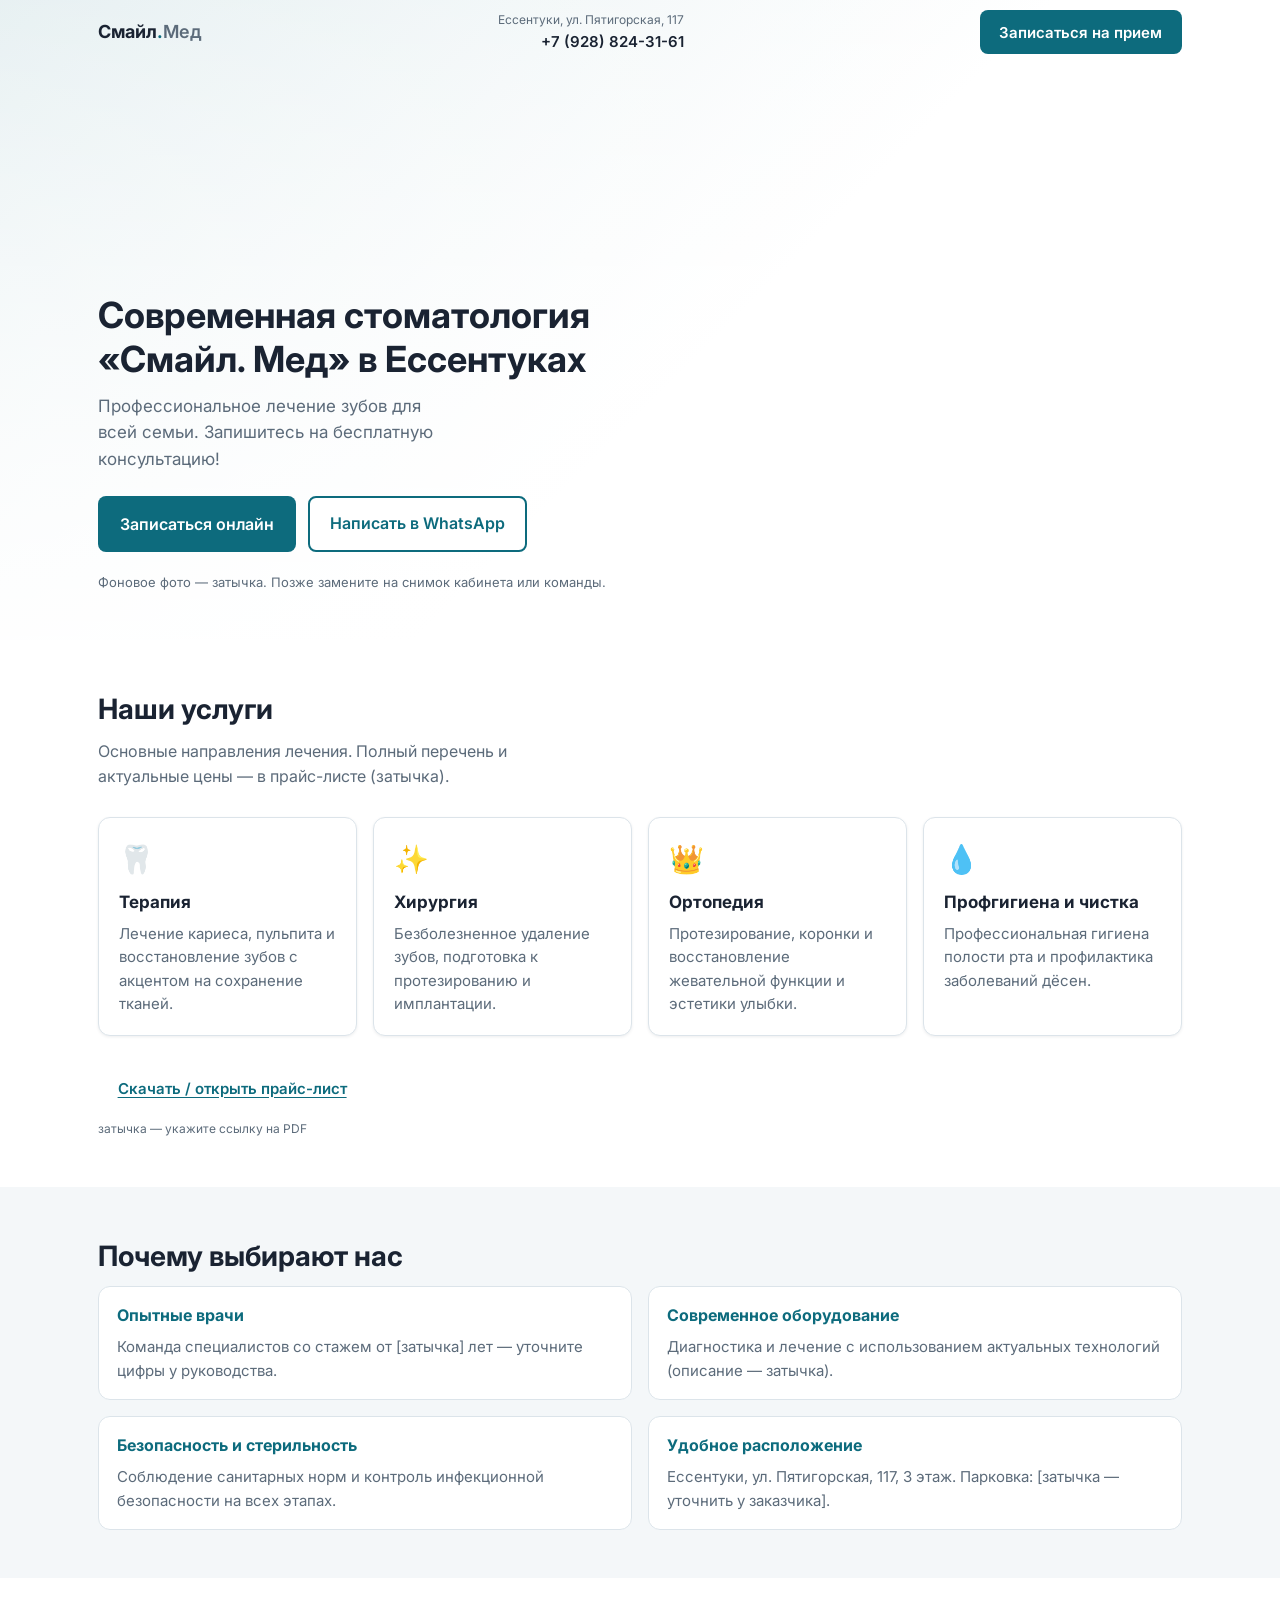
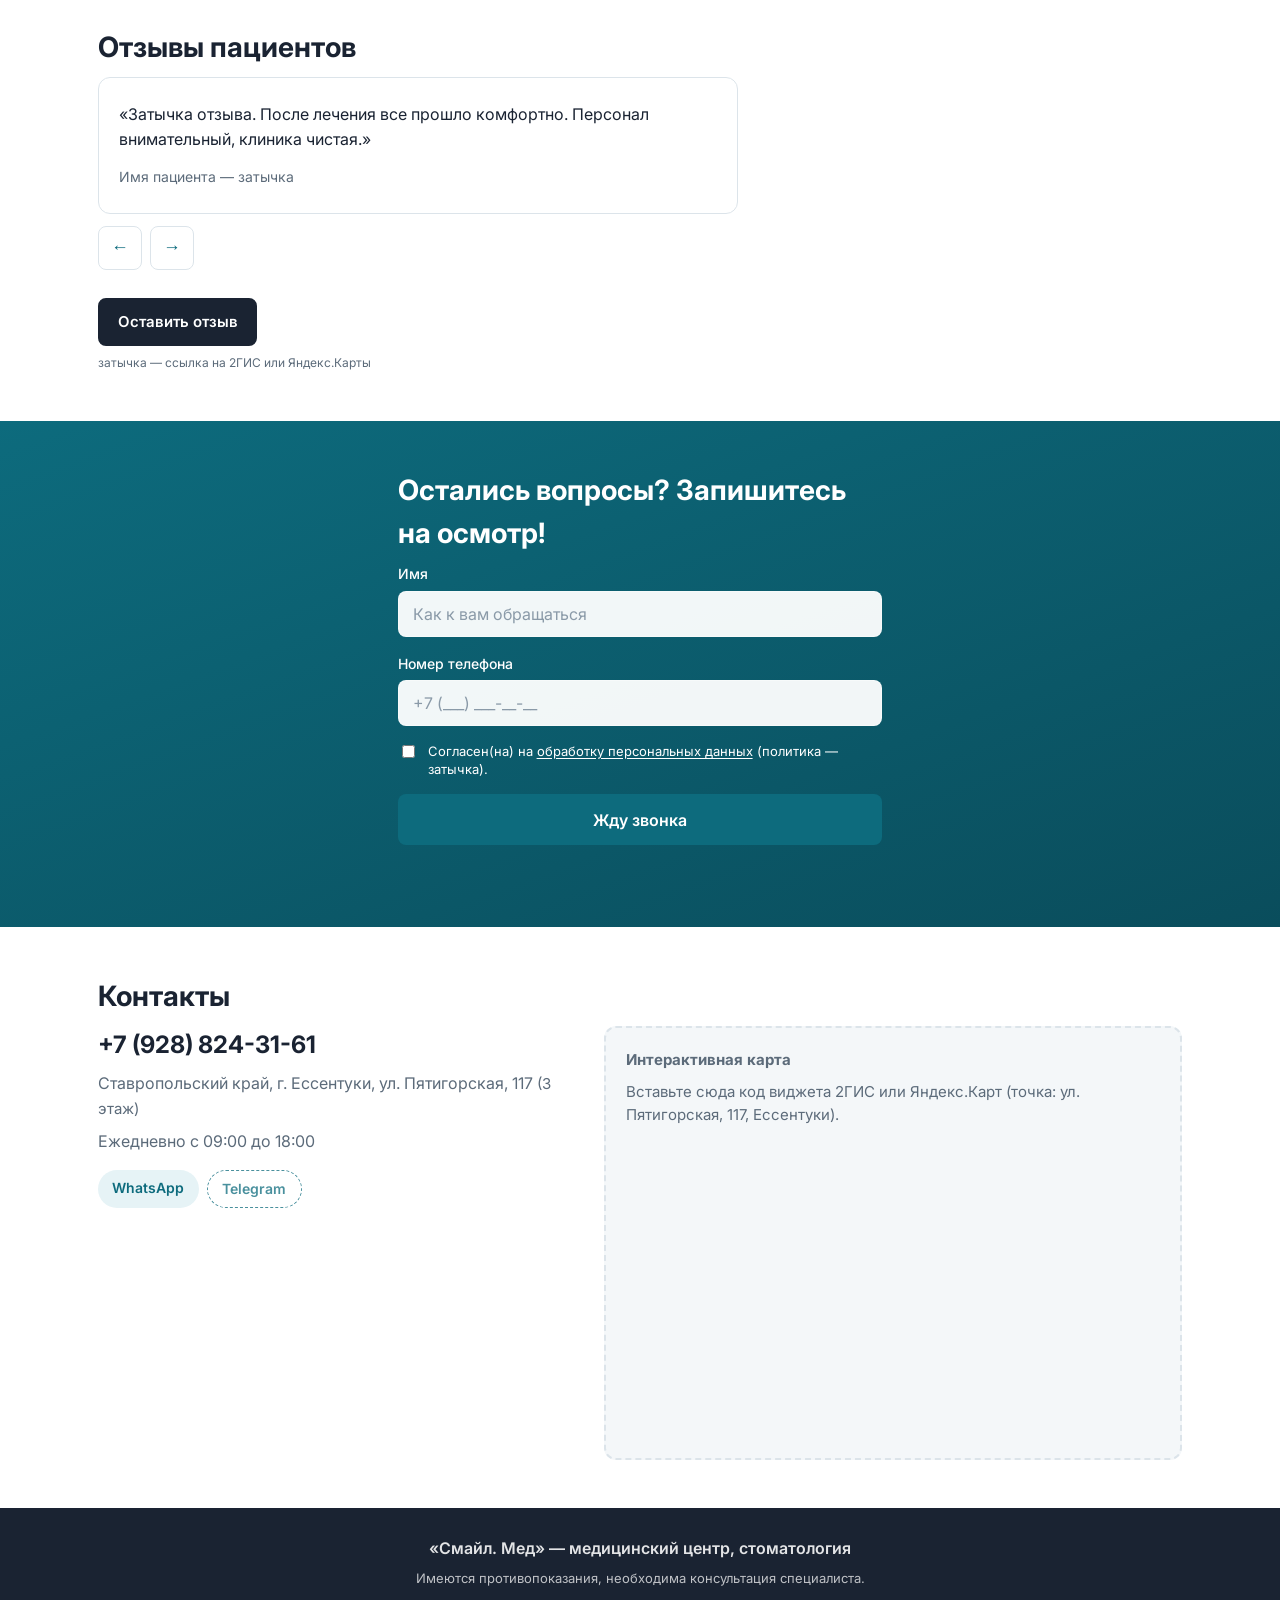
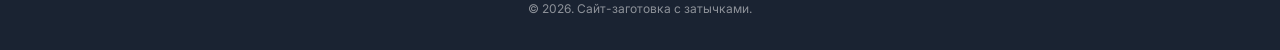
==== index.html @ 197f032e "first commit" ====
<!DOCTYPE html>
<html lang="ru">
<head>
  <meta charset="UTF-8">
  <meta name="viewport" content="width=device-width, initial-scale=1">
  <title>Стоматология в Ессентуках — клиника Смайл. Мед | Лечение зубов</title>
  <meta name="description" content="Медицинский центр «Смайл. Мед» в Ессентуках. Качественные стоматологические услуги, лечение и удаление зубов. Запись по телефону: +7 (928) 824-31-61.">
  <link rel="preconnect" href="https://fonts.googleapis.com">
  <link rel="preconnect" href="https://fonts.gstatic.com" crossorigin>
  <link href="https://fonts.googleapis.com/css2?family=Inter:wght@400;500;600;700&display=swap" rel="stylesheet">
  <link rel="stylesheet" href="styles.css">
</head>
<body>
  <header class="header" id="header">
    <div class="container header__inner">
      <a href="#top" class="logo" aria-label="Смайл. Мед — на главную">
        <span class="logo__mark">Смайл</span><span class="logo__dot">.</span><span class="logo__med">Мед</span>
      </a>
      <div class="header__meta">
        <p class="header__address">Ессентуки, ул. Пятигорская, 117</p>
        <a class="header__phone" href="tel:+79288243161">+7 (928) 824-31-61</a>
      </div>
      <button type="button" class="btn btn--primary header__cta" data-open-modal="appointment">Записаться на прием</button>
      <button type="button" class="header__burger" aria-label="Открыть меню" aria-expanded="false" data-burger>
        <span></span><span></span><span></span>
      </button>
    </div>
    <nav class="nav-mobile" id="nav-mobile" hidden data-nav-mobile>
      <a href="tel:+79288243161" class="nav-mobile__link">Позвонить</a>
      <a href="#services" class="nav-mobile__link">Услуги</a>
      <a href="#advantages" class="nav-mobile__link">О клинике</a>
      <a href="#reviews" class="nav-mobile__link">Отзывы</a>
      <a href="#lead" class="nav-mobile__link">Запись</a>
      <a href="#contacts" class="nav-mobile__link">Контакты</a>
      <button type="button" class="btn btn--primary btn--block" data-open-modal="appointment">Записаться</button>
    </nav>
  </header>

  <main id="top">
    <section class="hero">
      <div class="hero__bg" role="img" aria-label="Затычка: фото интерьера клиники"></div>
      <div class="hero__overlay"></div>
      <div class="container hero__content">
        <h1 class="hero__title reveal">Современная стоматология «Смайл. Мед» в Ессентуках</h1>
        <p class="hero__subtitle reveal" data-reveal-delay="70">Профессиональное лечение зубов для всей семьи. Запишитесь на бесплатную консультацию!</p>
        <div class="hero__actions reveal" data-reveal-delay="140">
          <button type="button" class="btn btn--primary btn--lg" data-open-modal="appointment">Записаться онлайн</button>
          <a class="btn btn--outline btn--lg" href="https://wa.me/79288243161" target="_blank" rel="noopener noreferrer">Написать в WhatsApp</a>
        </div>
        <p class="hero__note placeholder-note reveal" data-reveal-delay="210">Фоновое фото — затычка. Позже замените на снимок кабинета или команды.</p>
      </div>
    </section>

    <section class="section" id="services">
      <div class="container">
        <h2 class="section__title reveal">Наши услуги</h2>
        <p class="section__lead reveal" data-reveal-delay="60">Основные направления лечения. Полный перечень и актуальные цены — в прайс-листе (затычка).</p>
        <div class="grid grid--services">
          <article class="card reveal" data-reveal-delay="0">
            <div class="card__icon" aria-hidden="true">🦷</div>
            <h3 class="card__title">Терапия</h3>
            <p class="card__text">Лечение кариеса, пульпита и восстановление зубов с акцентом на сохранение тканей.</p>
          </article>
          <article class="card reveal" data-reveal-delay="80">
            <div class="card__icon" aria-hidden="true">✨</div>
            <h3 class="card__title">Хирургия</h3>
            <p class="card__text">Безболезненное удаление зубов, подготовка к протезированию и имплантации.</p>
          </article>
          <article class="card reveal" data-reveal-delay="160">
            <div class="card__icon" aria-hidden="true">👑</div>
            <h3 class="card__title">Ортопедия</h3>
            <p class="card__text">Протезирование, коронки и восстановление жевательной функции и эстетики улыбки.</p>
          </article>
          <article class="card reveal" data-reveal-delay="240">
            <div class="card__icon" aria-hidden="true">💧</div>
            <h3 class="card__title">Профгигиена и чистка</h3>
            <p class="card__text">Профессиональная гигиена полости рта и профилактика заболеваний дёсен.</p>
          </article>
        </div>
        <div class="section__footer reveal" data-reveal-delay="100">
          <a href="#" class="btn btn--ghost" id="price-placeholder">Скачать / открыть прайс-лист</a>
          <span class="placeholder-tag">затычка — укажите ссылку на PDF</span>
        </div>
      </div>
    </section>

    <section class="section section--muted" id="advantages">
      <div class="container">
        <h2 class="section__title reveal">Почему выбирают нас</h2>
        <ul class="advantages">
          <li class="advantages__item reveal reveal--left" data-reveal-delay="0">
            <strong>Опытные врачи</strong>
            <span>Команда специалистов со стажем от [затычка] лет — уточните цифры у руководства.</span>
          </li>
          <li class="advantages__item reveal reveal--right" data-reveal-delay="80">
            <strong>Современное оборудование</strong>
            <span>Диагностика и лечение с использованием актуальных технологий (описание — затычка).</span>
          </li>
          <li class="advantages__item reveal reveal--left" data-reveal-delay="160">
            <strong>Безопасность и стерильность</strong>
            <span>Соблюдение санитарных норм и контроль инфекционной безопасности на всех этапах.</span>
          </li>
          <li class="advantages__item reveal reveal--right" data-reveal-delay="240">
            <strong>Удобное расположение</strong>
            <span>Ессентуки, ул. Пятигорская, 117, 3 этаж. Парковка: [затычка — уточнить у заказчика].</span>
          </li>
        </ul>
      </div>
    </section>

    <section class="section" id="reviews">
      <div class="container">
        <h2 class="section__title reveal">Отзывы пациентов</h2>
        <div class="reviews reveal reveal--scale" data-carousel data-reveal-delay="80">
          <div class="reviews__viewport">
            <div class="reviews__track" data-carousel-track>
              <blockquote class="review">
                <p>«Затычка отзыва. После лечения все прошло комфортно. Персонал внимательный, клиника чистая.»</p>
                <cite>Имя пациента — затычка</cite>
              </blockquote>
              <blockquote class="review">
                <p>«Второй затычочный отзыв про гигиену и консультацию. Можно заменить на реальные цитаты из 2ГИС.»</p>
                <cite>Инициалы — затычка</cite>
              </blockquote>
              <blockquote class="review">
                <p>«Третий пример текста для карусели длиннее, чтобы проверить переносы на мобильных устройствах.»</p>
                <cite>Турист, КМВ — затычка</cite>
              </blockquote>
            </div>
          </div>
          <div class="reviews__controls">
            <button type="button" class="reviews__btn" aria-label="Предыдущий отзыв" data-carousel-prev>&#8592;</button>
            <button type="button" class="reviews__btn" aria-label="Следующий отзыв" data-carousel-next>&#8594;</button>
          </div>
        </div>
        <div class="section__footer reviews__cta reveal" data-reveal-delay="60">
          <a href="#" class="btn btn--secondary">Оставить отзыв</a>
          <span class="placeholder-tag">затычка — ссылка на 2ГИС или Яндекс.Карты</span>
        </div>
      </div>
    </section>

    <section class="section section--accent" id="lead">
      <div class="container container--narrow">
        <h2 class="section__title section__title--light reveal">Остались вопросы? Запишитесь на осмотр!</h2>
        <form class="lead-form reveal" id="lead-form" data-reveal-delay="90" novalidate>
          <label class="field">
            <span class="field__label">Имя</span>
            <input type="text" name="name" class="field__input" placeholder="Как к вам обращаться" autocomplete="name" required>
          </label>
          <label class="field">
            <span class="field__label">Номер телефона</span>
            <input type="tel" name="phone" class="field__input" placeholder="+7 (___) ___-__-__" autocomplete="tel" required>
          </label>
          <label class="field field--check">
            <input type="checkbox" name="consent" required>
            <span class="field__check-text">Согласен(на) на <a href="#" class="link-inline">обработку персональных данных</a> (политика — затычка).</span>
          </label>
          <button type="submit" class="btn btn--primary btn--lg btn--block">Жду звонка</button>
          <p class="form-hint" id="form-hint" role="status" aria-live="polite"></p>
        </form>
      </div>
    </section>

    <section class="section" id="contacts">
      <div class="container">
        <h2 class="section__title reveal">Контакты</h2>
        <div class="contacts-grid">
          <div class="contacts-info reveal reveal--left" data-reveal-delay="0">
            <p class="contacts-phone"><a href="tel:+79288243161">+7 (928) 824-31-61</a></p>
            <p class="contacts-address">Ставропольский край, г. Ессентуки, ул. Пятигорская, 117 <span class="muted">(3 этаж)</span></p>
            <p class="contacts-hours">Ежедневно с 09:00 до 18:00</p>
            <p class="contacts-messengers">
              <a href="https://wa.me/79288243161" class="link-pill" target="_blank" rel="noopener noreferrer">WhatsApp</a>
              <a href="#" class="link-pill link-pill--placeholder" title="Замените на ссылку Telegram">Telegram</a>
            </p>
          </div>
          <div class="map-placeholder reveal reveal--right" data-reveal-delay="100" aria-label="Карта — затычка">
            <p><strong>Интерактивная карта</strong></p>
            <p>Вставьте сюда код виджета 2ГИС или Яндекс.Карт (точка: ул. Пятигорская, 117, Ессентуки).</p>
             <iframe src="https://yandex.ru/map-widget/v1/?um=constructor%3A05adb067077d9027b439d2a7fa7d95fe98d38d86ae7664909f1ea83dddadd031&amp;source=constructor" width="500" height="400" frameborder="0"></iframe> 
          </div>
        </div>
      </div>
    </section>
  </main>

  <footer class="footer">
    <div class="container footer__inner reveal">
      <p class="footer__brand">«Смайл. Мед» — медицинский центр, стоматология</p>
      <p class="footer__legal">Имеются противопоказания, необходима консультация специалиста.</p>
      <p class="footer__copy">&copy; <span data-year></span>. Сайт-заготовка с затычками.</p>
    </div>
  </footer>

  <!-- Modal: запись -->
  <div class="modal" id="modal-appointment" hidden data-modal="appointment">
    <div class="modal__backdrop" data-close-modal></div>
    <div class="modal__dialog" role="dialog" aria-modal="true" aria-labelledby="modal-title">
      <button type="button" class="modal__close" aria-label="Закрыть" data-close-modal>&times;</button>
      <h2 id="modal-title" class="modal__title">Запись на прием</h2>
      <p class="modal__text">Позвоните нам или напишите в мессенджер — администратор подберет удобное время.</p>
      <p class="modal__phone"><a href="tel:+79288243161">+7 (928) 824-31-61</a></p>
      <div class="modal__actions">
        <a class="btn btn--primary" href="https://wa.me/79288243161" target="_blank" rel="noopener noreferrer">WhatsApp</a>
        <a href="#" class="btn btn--outline">Telegram <span class="badge-placeholder">затычка</span></a>
      </div>
      <button type="button" class="btn btn--ghost btn--block" data-close-modal>Закрыть</button>
    </div>
  </div>

  <script src="script.js"></script>
</body>
</html>
---- styles.css ----
/* Смайл. Мед — landing, mobile first */
:root {
  --color-bg: #ffffff;
  --color-bg-muted: #f4f7f9;
  --color-accent: #0d6b7d;
  --color-accent-hover: #0a5665;
  --color-accent-soft: #e6f3f6;
  --color-text: #1a2332;
  --color-text-muted: #5c6b7a;
  --color-border: #dce4ea;
  --shadow-sm: 0 1px 3px rgba(26, 35, 50, 0.08);
  --shadow-md: 0 8px 24px rgba(26, 35, 50, 0.1);
  --radius: 12px;
  --radius-sm: 8px;
  --header-h: 64px;
  --font: "Inter", system-ui, -apple-system, sans-serif;
  --max-w: 1120px;
  --transition: 0.2s ease;
  --reveal-duration: 0.72s;
  --reveal-ease: cubic-bezier(0.22, 1, 0.36, 1);
}

*,
*::before,
*::after {
  box-sizing: border-box;
}

html {
  scroll-behavior: smooth;
  scroll-padding-top: var(--header-h);
}

body {
  margin: 0;
  font-family: var(--font);
  font-size: 1rem;
  line-height: 1.55;
  color: var(--color-text);
  background: var(--color-bg);
}

img {
  max-width: 100%;
  height: auto;
  display: block;
}

a {
  color: var(--color-accent);
  text-decoration-thickness: 1px;
  text-underline-offset: 2px;
}

a:hover {
  color: var(--color-accent-hover);
}

.container {
  width: 100%;
  max-width: var(--max-w);
  margin: 0 auto;
  padding: 0 1.125rem;
}

.container--narrow {
  max-width: 520px;
}

/* Header: fixed поверх контента — в верхней точке виден фон hero сквозь прозрачную шапку */
.header {
  position: fixed;
  left: 0;
  right: 0;
  top: 0;
  z-index: 100;
  background: transparent;
  backdrop-filter: none;
  border-bottom: 1px solid transparent;
  box-shadow: none;
  transition:
    background-color 0.32s ease,
    border-color 0.32s ease,
    box-shadow 0.32s ease,
    backdrop-filter 0.32s ease;
}

.header--scrolled {
  background: #ffffff;
  border-bottom-color: var(--color-border);
  box-shadow: var(--shadow-sm);
}

.header__inner {
  display: flex;
  align-items: center;
  justify-content: space-between;
  gap: 0.75rem;
  min-height: var(--header-h);
  flex-wrap: wrap;
}

.logo {
  text-decoration: none;
  font-weight: 700;
  font-size: 1.125rem;
  color: var(--color-text);
}

.logo__dot {
  color: var(--color-accent);
}

.logo__med {
  font-weight: 600;
  color: var(--color-text-muted);
}

.header__meta {
  display: none;
  flex-direction: column;
  align-items: flex-end;
  gap: 0.05rem;
}

.header__address {
  margin: 0;
  font-size: 0.75rem;
  color: var(--color-text-muted);
}

.header__phone {
  font-weight: 600;
  font-size: 0.9375rem;
  color: var(--color-text);
  text-decoration: none;
}

.header__phone:hover {
  color: var(--color-accent);
}

.header__cta {
  display: none;
}

.header__burger {
  display: flex;
  flex-direction: column;
  justify-content: center;
  gap: 5px;
  width: 44px;
  height: 44px;
  padding: 0;
  border: none;
  background: transparent;
  cursor: pointer;
  border-radius: var(--radius-sm);
}

.header__burger span {
  display: block;
  height: 2px;
  width: 22px;
  margin: 0 auto;
  background: var(--color-text);
  border-radius: 1px;
}

.nav-mobile {
  padding: 0 1.125rem 1rem;
  display: flex;
  flex-direction: column;
  gap: 0.5rem;
  border-bottom: 1px solid transparent;
  background: rgba(255, 255, 255, 0.97);
  transition: border-color 0.32s ease, background-color 0.32s ease;
}

.header--scrolled .nav-mobile {
  border-bottom-color: var(--color-border);
}

.nav-mobile[hidden] {
  display: none !important;
}

.nav-mobile__link {
  padding: 0.65rem 0;
  color: var(--color-text);
  text-decoration: none;
  font-weight: 500;
  border-bottom: 1px solid var(--color-border);
}

/* Buttons */
.btn {
  display: inline-flex;
  align-items: center;
  justify-content: center;
  gap: 0.35rem;
  padding: 0.65rem 1.1rem;
  font-family: inherit;
  font-size: 0.9375rem;
  font-weight: 600;
  border-radius: var(--radius-sm);
  border: 2px solid transparent;
  cursor: pointer;
  text-decoration: none;
  transition: background var(--transition), color var(--transition), border-color var(--transition);
}

.btn--primary {
  background: var(--color-accent);
  color: #fff;
}

.btn--primary:hover {
  background: var(--color-accent-hover);
  color: #fff;
}

.btn--secondary {
  background: var(--color-text);
  color: #fff;
  border-color: var(--color-text);
}

.btn--secondary:hover {
  background: #2d3a4d;
  color: #fff;
}

.btn--outline {
  background: #fff;
  color: var(--color-accent);
  border-color: var(--color-accent);
}

.btn--outline:hover {
  background: var(--color-accent-soft);
  color: var(--color-accent-hover);
}

.btn--ghost {
  background: transparent;
  color: var(--color-accent);
  border-color: transparent;
  text-decoration: underline;
  text-underline-offset: 3px;
}

.btn--lg {
  padding: 0.85rem 1.25rem;
  font-size: 1rem;
}

.btn--block {
  width: 100%;
}

/* Hero: начинается с верха вьюпорта под фиксированной шапкой */
.hero {
  position: relative;
  min-height: 100vh;
  min-height: min(640px, 100dvh);
  display: flex;
  align-items: flex-end;
  padding: calc(var(--header-h) + 2rem) 0 3rem;
}

.hero__bg {
  position: absolute;
  inset: 0;
  background:
    linear-gradient(135deg, rgba(13, 107, 125, 0.12) 0%, rgba(255, 255, 255, 0.85) 55%),
    url("https://images.unsplash.com/photo-1629909613654-28e377c37b09?w=1200&q=70&auto=format&fit=crop") center/cover no-repeat;
  z-index: 0;
}

.hero__overlay {
  position: absolute;
  inset: 0;
  background: linear-gradient(180deg, rgba(255, 255, 255, 0.2) 0%, rgba(255, 255, 255, 0.92) 100%);
  z-index: 1;
}

.hero__content {
  position: relative;
  z-index: 2;
}

.hero__title {
  margin: 0 0 0.75rem;
  font-size: clamp(1.5rem, 5vw, 2.25rem);
  font-weight: 700;
  line-height: 1.2;
  max-width: 18ch;
}

.hero__subtitle {
  margin: 0 0 1.5rem;
  font-size: 1.0625rem;
  color: var(--color-text-muted);
  max-width: 32ch;
}

.hero__actions {
  display: flex;
  flex-direction: column;
  gap: 0.75rem;
}

.hero__note {
  margin: 1.25rem 0 0;
  font-size: 0.8125rem;
  color: var(--color-text-muted);
}

.placeholder-note {
  opacity: 0.9;
}

/* Sections */
.section {
  padding: 3rem 0;
}

.section--muted {
  background: var(--color-bg-muted);
}

.section--accent {
  background: linear-gradient(160deg, var(--color-accent) 0%, #0a4d5c 100%);
  color: #fff;
}

.section__title {
  margin: 0 0 0.5rem;
  font-size: clamp(1.35rem, 4vw, 1.75rem);
  font-weight: 700;
}

.section__title--light {
  color: #fff;
}

.section__lead {
  margin: 0 0 1.75rem;
  color: var(--color-text-muted);
  max-width: 42ch;
}

.section__footer {
  margin-top: 1.75rem;
  display: flex;
  flex-direction: column;
  align-items: flex-start;
  gap: 0.5rem;
}

.grid--services {
  display: grid;
  gap: 1rem;
}

.card {
  background: var(--color-bg);
  border: 1px solid var(--color-border);
  border-radius: var(--radius);
  padding: 1.25rem;
  box-shadow: var(--shadow-sm);
}

.card__icon {
  font-size: 1.75rem;
  margin-bottom: 0.5rem;
}

.card__title {
  margin: 0 0 0.4rem;
  font-size: 1.0625rem;
}

.card__text {
  margin: 0;
  font-size: 0.9375rem;
  color: var(--color-text-muted);
}

.placeholder-tag {
  font-size: 0.75rem;
  color: var(--color-text-muted);
}

.section--accent .placeholder-tag {
  color: rgba(255, 255, 255, 0.85);
}

/* Advantages */
.advantages {
  list-style: none;
  margin: 0;
  padding: 0;
  display: grid;
  gap: 1rem;
}

.advantages__item {
  background: var(--color-bg);
  border-radius: var(--radius);
  padding: 1rem 1.15rem;
  border: 1px solid var(--color-border);
}

.advantages__item strong {
  display: block;
  margin-bottom: 0.35rem;
  font-size: 1rem;
  color: var(--color-accent);
}

.advantages__item span {
  font-size: 0.9375rem;
  color: var(--color-text-muted);
}

/* Reviews carousel */
.reviews {
  max-width: 640px;
}

.reviews__viewport {
  overflow: hidden;
  border-radius: var(--radius);
  border: 1px solid var(--color-border);
  background: var(--color-bg);
}

.reviews__track {
  display: flex;
  transition: transform 0.35s ease;
}

.review {
  flex: 0 0 100%;
  margin: 0;
  padding: 1.5rem 1.25rem;
}

.review p {
  margin: 0 0 0.75rem;
  font-size: 1rem;
}

.review cite {
  font-size: 0.875rem;
  font-style: normal;
  color: var(--color-text-muted);
}

.reviews__controls {
  display: flex;
  gap: 0.5rem;
  margin-top: 0.75rem;
}

.reviews__btn {
  min-width: 44px;
  height: 44px;
  border-radius: var(--radius-sm);
  border: 1px solid var(--color-border);
  background: var(--color-bg);
  font-size: 1.1rem;
  cursor: pointer;
  color: var(--color-accent);
}

.reviews__btn:hover {
  background: var(--color-accent-soft);
}

.reviews__cta {
  align-items: flex-start;
}

/* Lead form */
.lead-form {
  display: flex;
  flex-direction: column;
  gap: 1rem;
}

.field {
  display: flex;
  flex-direction: column;
  gap: 0.35rem;
}

.field__label {
  font-size: 0.875rem;
  font-weight: 500;
}

.field__input {
  padding: 0.75rem 0.9rem;
  border: 1px solid rgba(255, 255, 255, 0.35);
  border-radius: var(--radius-sm);
  font-family: inherit;
  font-size: 1rem;
  background: rgba(255, 255, 255, 0.95);
  color: var(--color-text);
}

.field__input::placeholder {
  color: #8a9aa8;
}

.field--check {
  flex-direction: row;
  align-items: flex-start;
  gap: 0.6rem;
  font-size: 0.8125rem;
  line-height: 1.4;
}

.field--check input {
  margin-top: 0.2rem;
  flex-shrink: 0;
}

.section--accent .link-inline {
  color: #fff;
  text-decoration: underline;
}

.form-hint {
  margin: 0;
  min-height: 1.25em;
  font-size: 0.875rem;
  opacity: 0.95;
}

/* Contacts */
.contacts-grid {
  display: grid;
  gap: 1.5rem;
}

.contacts-phone {
  margin: 0 0 0.5rem;
  font-size: 1.5rem;
  font-weight: 700;
}

.contacts-phone a {
  color: var(--color-text);
  text-decoration: none;
}

.contacts-phone a:hover {
  color: var(--color-accent);
}

.contacts-address,
.contacts-hours {
  margin: 0 0 0.5rem;
  color: var(--color-text-muted);
}

.muted {
  color: var(--color-text-muted);
  font-size: 0.9375rem;
}

.contacts-messengers {
  margin: 1rem 0 0;
  display: flex;
  flex-wrap: wrap;
  gap: 0.5rem;
}

.link-pill {
  display: inline-flex;
  padding: 0.45rem 0.9rem;
  background: var(--color-accent-soft);
  color: var(--color-accent);
  border-radius: 999px;
  font-weight: 600;
  font-size: 0.875rem;
  text-decoration: none;
}

.link-pill:hover {
  background: #d4e8ed;
}

.link-pill--placeholder {
  opacity: 0.75;
  border: 1px dashed var(--color-accent);
  background: transparent;
}

.map-placeholder {
  min-height: 240px;
  border: 2px dashed var(--color-border);
  border-radius: var(--radius);
  padding: 1.25rem;
  background: var(--color-bg-muted);
  color: var(--color-text-muted);
  font-size: 0.9375rem;
}

.map-placeholder p {
  margin: 0 0 0.5rem;
}

.map-placeholder__code {
  display: block;
  margin-top: 0.75rem;
  padding: 0.65rem;
  background: #fff;
  border-radius: var(--radius-sm);
  font-size: 0.75rem;
  word-break: break-all;
  border: 1px solid var(--color-border);
}

.map-placeholder iframe {
  width: 100%;
  max-width: 100%;
  height: 240px;
  margin-top: 0.75rem;
  border: 0;
  border-radius: var(--radius-sm);
  display: block;
}

/* Footer */
.footer {
  padding: 1.75rem 0 2rem;
  background: var(--color-text);
  color: rgba(255, 255, 255, 0.88);
}

.footer__inner {
  text-align: center;
}

.footer__brand {
  margin: 0 0 0.5rem;
  font-weight: 600;
}

.footer__legal {
  margin: 0 0 0.75rem;
  font-size: 0.8125rem;
  line-height: 1.45;
  color: rgba(255, 255, 255, 0.72);
}

.footer__copy {
  margin: 0;
  font-size: 0.75rem;
  color: rgba(255, 255, 255, 0.5);
}

/* Modal */
.modal {
  position: fixed;
  inset: 0;
  z-index: 200;
  display: flex;
  align-items: center;
  justify-content: center;
  padding: 1rem;
}

.modal[hidden] {
  display: none !important;
}

.modal__backdrop {
  position: absolute;
  inset: 0;
  background: rgba(26, 35, 50, 0.45);
}

.modal__dialog {
  position: relative;
  width: 100%;
  max-width: 400px;
  background: var(--color-bg);
  border-radius: var(--radius);
  padding: 1.5rem;
  box-shadow: var(--shadow-md);
}

.modal__close {
  position: absolute;
  top: 0.65rem;
  right: 0.65rem;
  width: 36px;
  height: 36px;
  border: none;
  background: var(--color-bg-muted);
  border-radius: var(--radius-sm);
  font-size: 1.5rem;
  line-height: 1;
  cursor: pointer;
  color: var(--color-text-muted);
}

.modal__title {
  margin: 0 0 0.75rem;
  font-size: 1.25rem;
  padding-right: 2rem;
}

.modal__text {
  margin: 0 0 0.75rem;
  color: var(--color-text-muted);
  font-size: 0.9375rem;
}

.modal__phone {
  margin: 0 0 1rem;
  font-size: 1.25rem;
  font-weight: 700;
}

.modal__phone a {
  color: var(--color-text);
  text-decoration: none;
}

.modal__actions {
  display: flex;
  flex-direction: column;
  gap: 0.5rem;
  margin-bottom: 0.75rem;
}

.badge-placeholder {
  font-size: 0.65rem;
  font-weight: 500;
  opacity: 0.8;
}

/* Scroll-driven reveal */
.reveal {
  opacity: 0;
  transform: translate3d(0, 36px, 0);
  transition:
    opacity var(--reveal-duration) var(--reveal-ease),
    transform var(--reveal-duration) var(--reveal-ease);
  transition-delay: 0ms;
}

.reveal.is-visible {
  opacity: 1;
  transform: translate3d(0, 0, 0);
}

.reveal--left {
  transform: translate3d(-36px, 0, 0);
}

.reveal--right {
  transform: translate3d(36px, 0, 0);
}

.reveal--scale {
  transform: translate3d(0, 24px, 0) scale(0.96);
}

.reveal--scale.is-visible {
  transform: translate3d(0, 0, 0) scale(1);
}

/* Tablet+ */
@media (min-width: 640px) {
  .header__inner {
    flex-wrap: nowrap;
  }

  .header__meta {
    display: flex;
  }

  .header__cta {
    display: inline-flex;
  }

  .header__burger {
    display: none;
  }

  .nav-mobile {
    display: none !important;
  }

  .hero__actions {
    flex-direction: row;
    flex-wrap: wrap;
  }

  .grid--services {
    grid-template-columns: repeat(2, 1fr);
  }

  .advantages {
    grid-template-columns: repeat(2, 1fr);
  }

  .contacts-grid {
    grid-template-columns: 1fr 1.2fr;
    align-items: start;
  }

  .map-placeholder {
    min-height: 280px;
  }

  .map-placeholder iframe {
    height: 300px;
  }

  .modal__actions {
    flex-direction: row;
  }
}

@media (min-width: 960px) {
  .grid--services {
    grid-template-columns: repeat(4, 1fr);
  }

  .hero__title {
    max-width: 22ch;
  }
}

@media (prefers-reduced-motion: reduce) {
  html {
    scroll-behavior: auto;
  }

  .reviews__track {
    transition: none;
  }

  .reveal {
    opacity: 1;
    transform: none;
    transition: none;
  }

  .reveal--scale.is-visible {
    transform: none;
  }
}
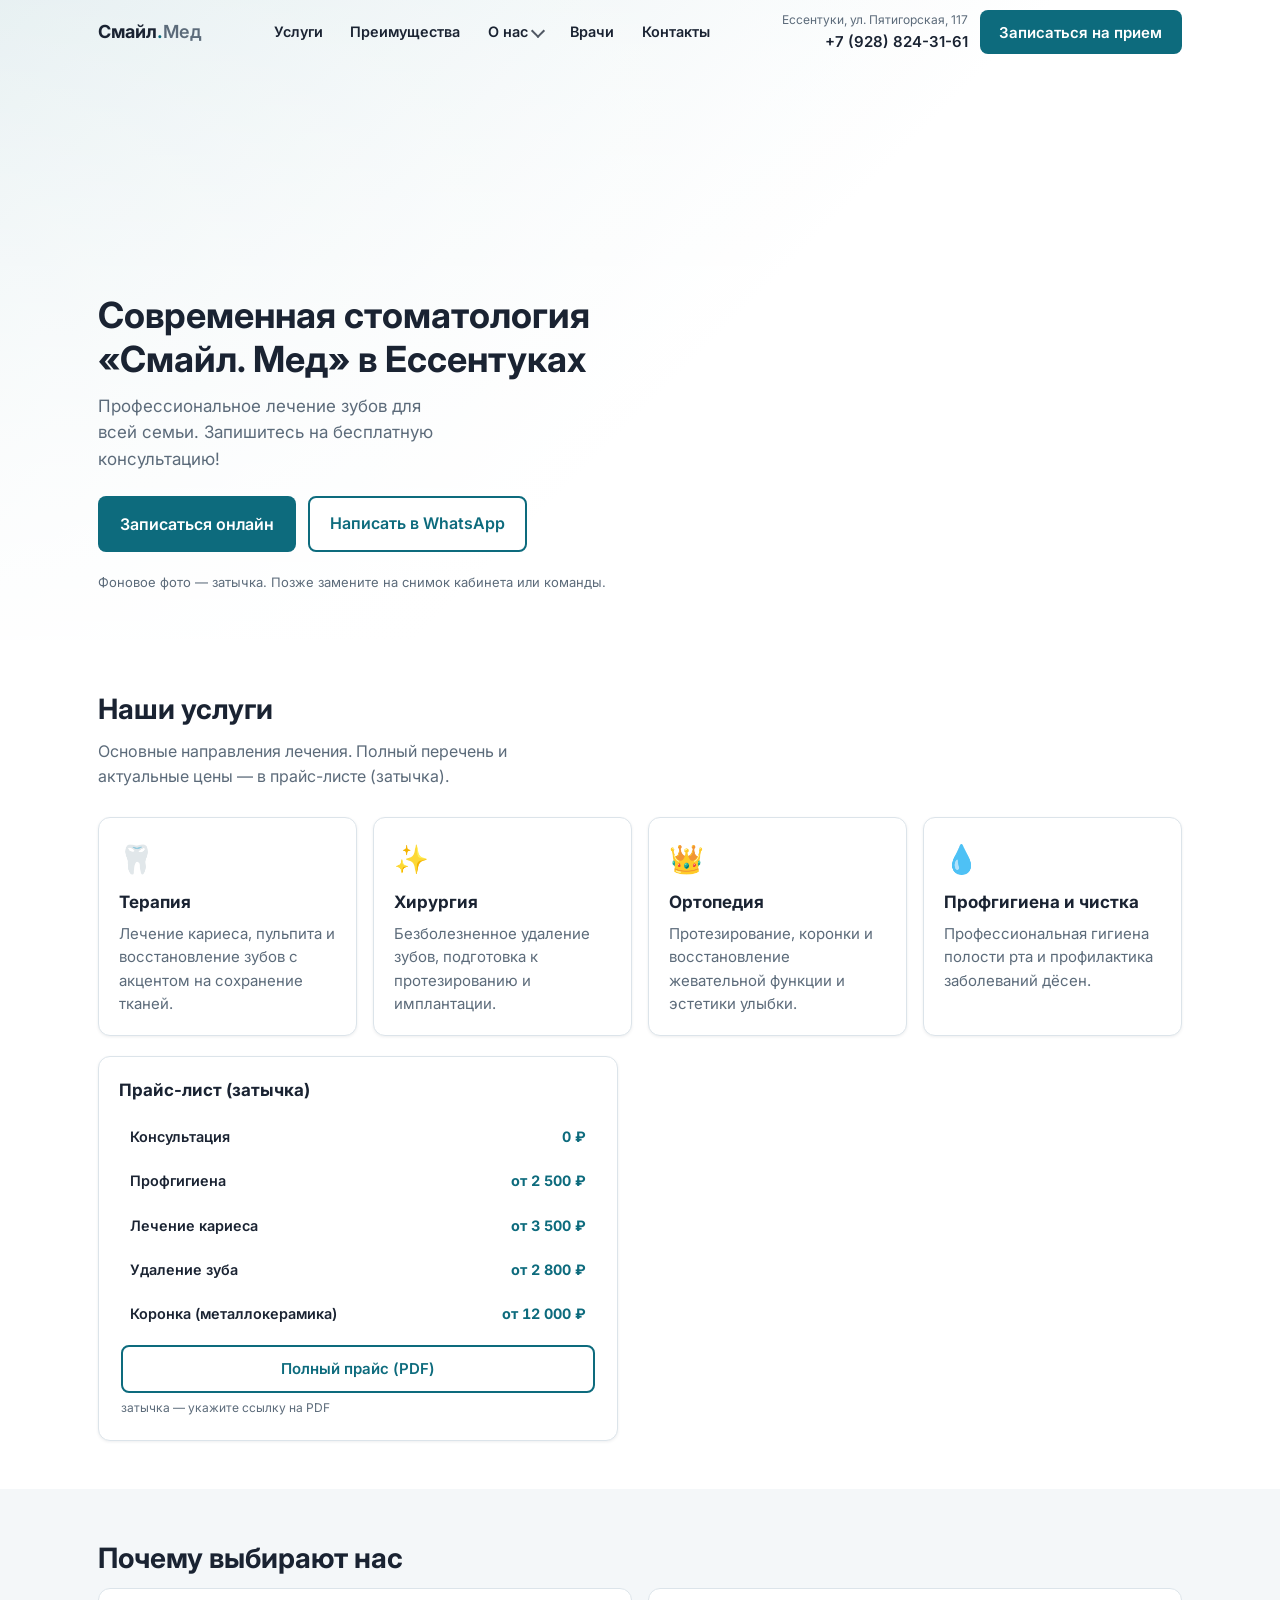
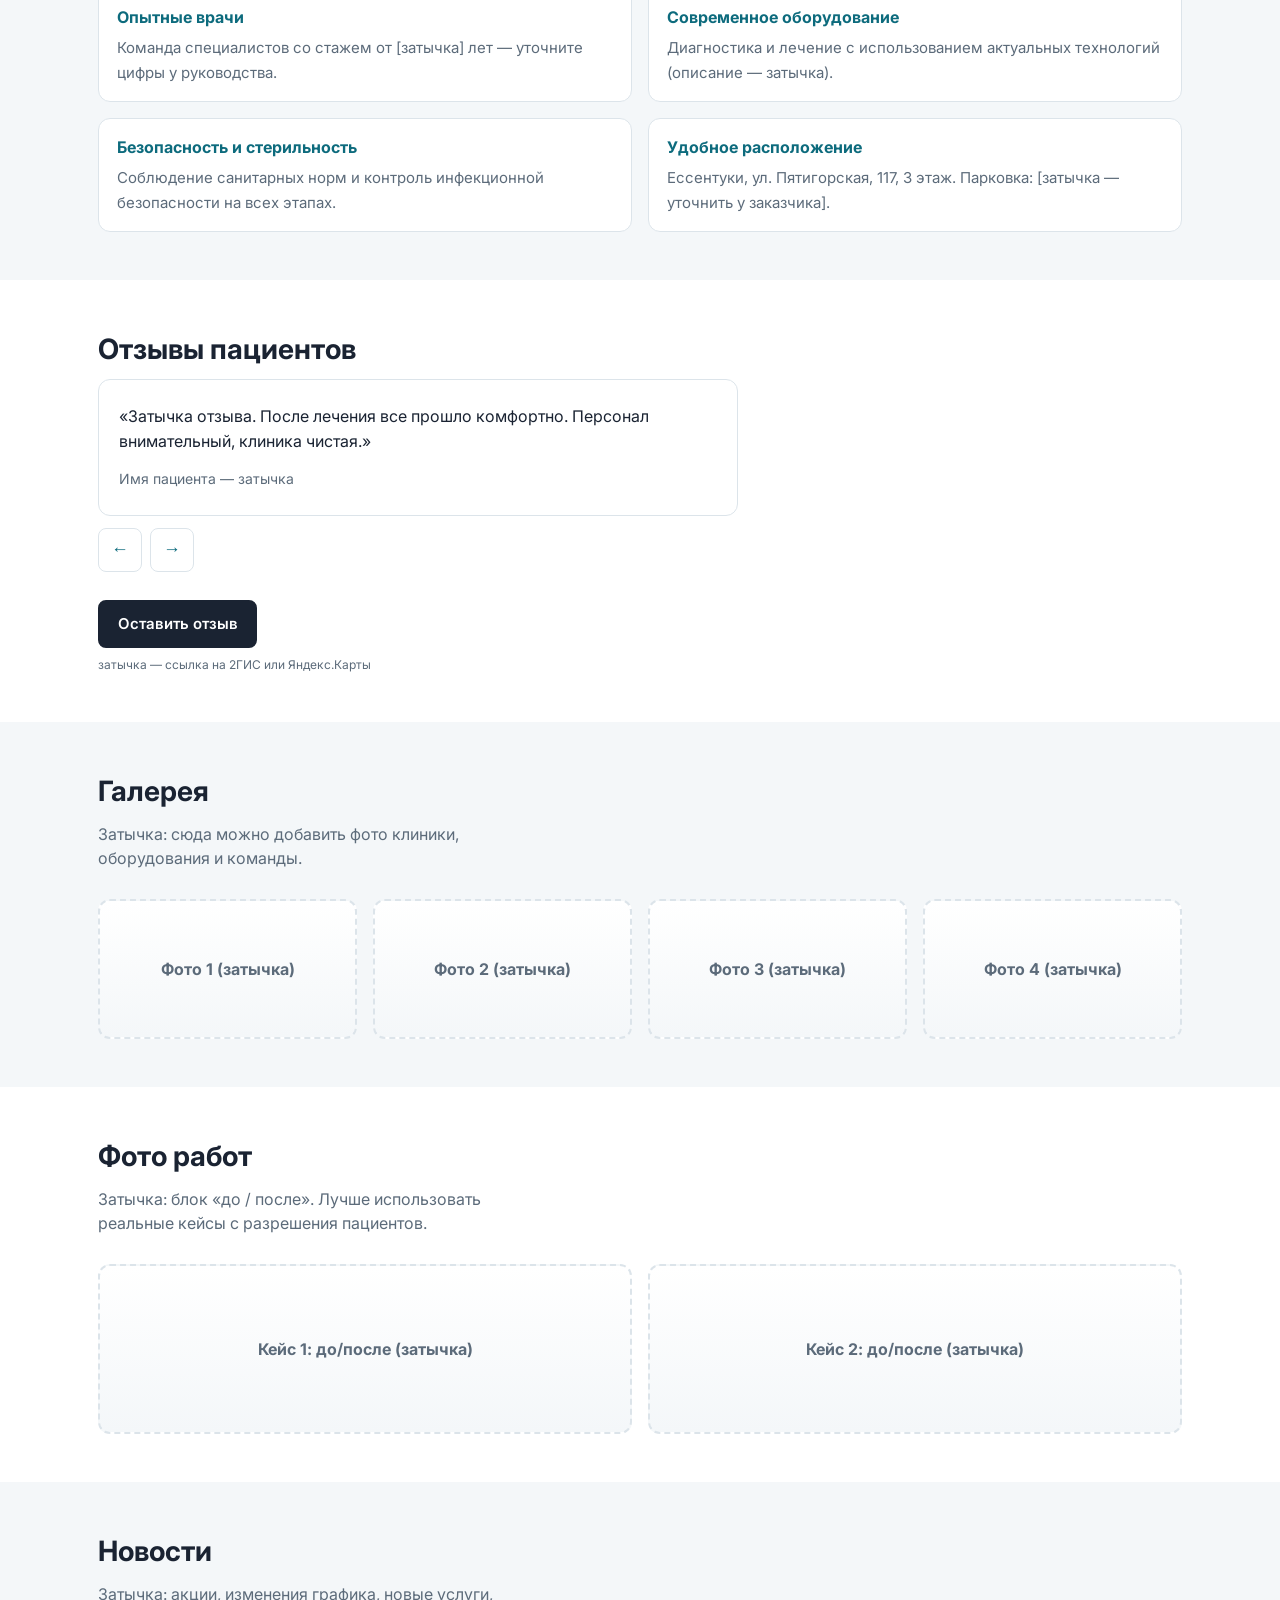
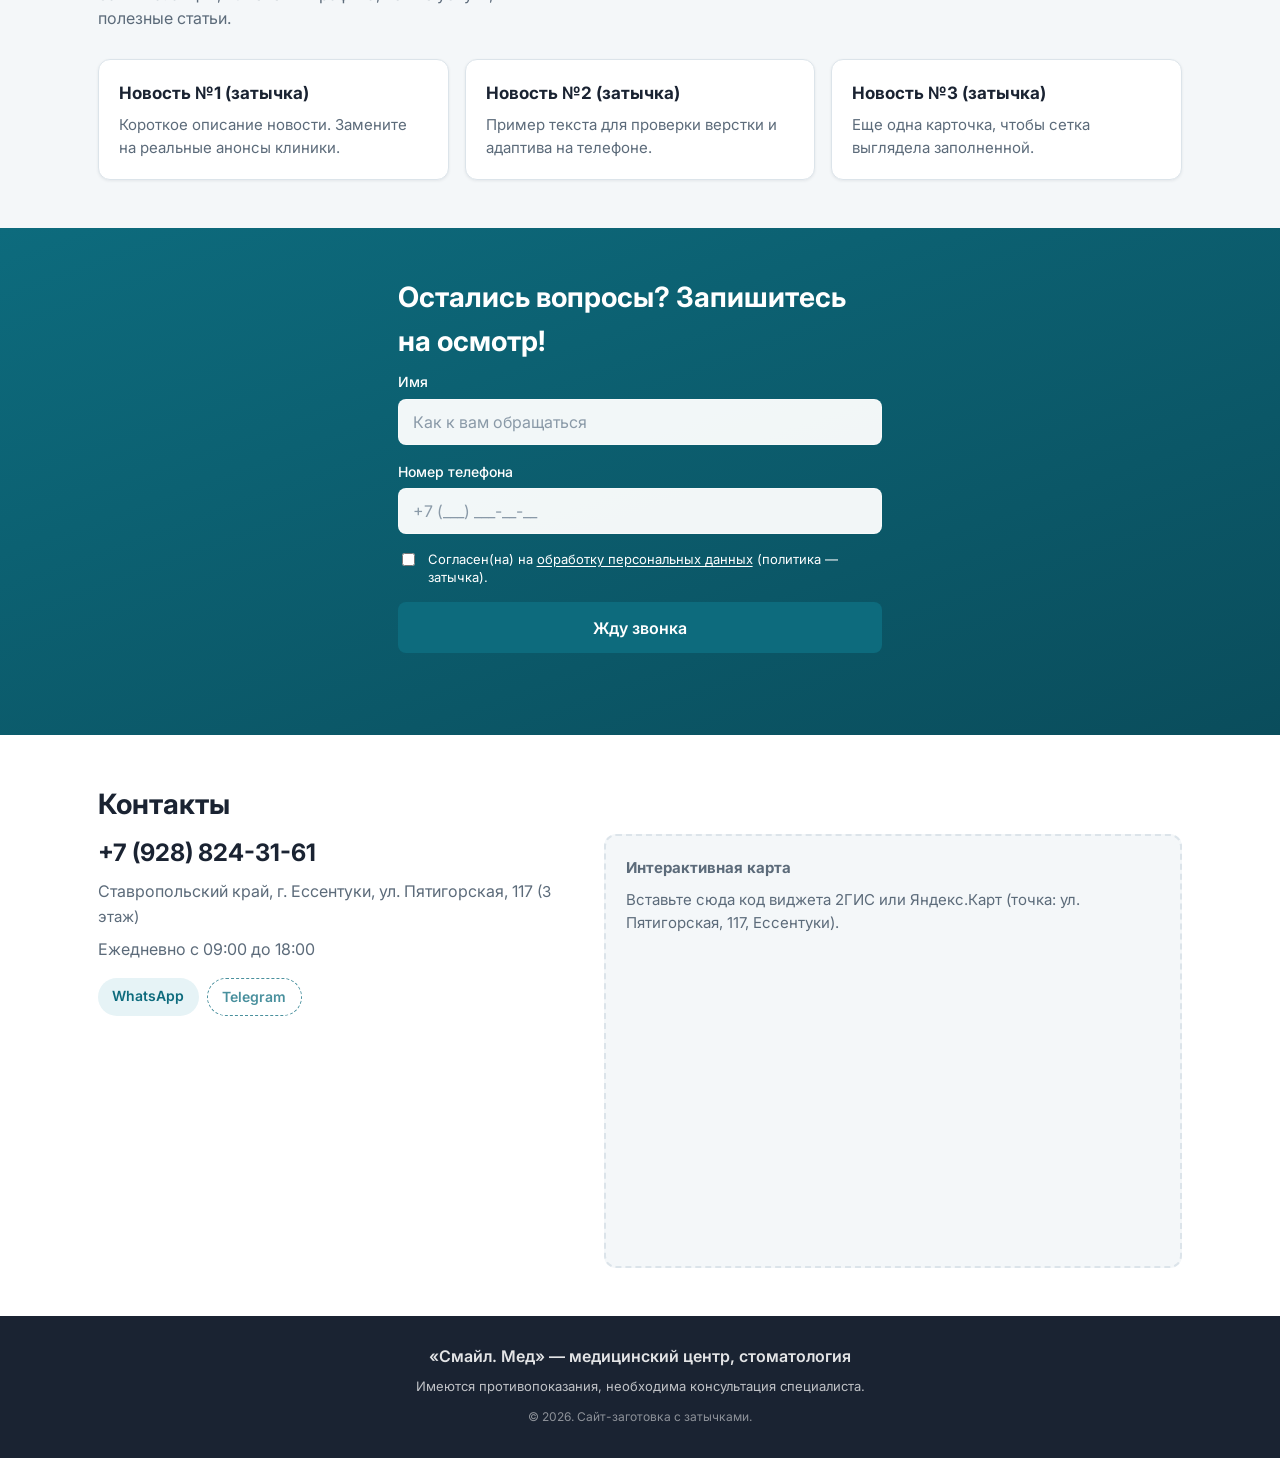
==== commit bc8dab8e: "changes" ====
--- a/index.html
+++ b/index.html
@@ -16,6 +16,26 @@
       <a href="#top" class="logo" aria-label="Смайл. Мед — на главную">
         <span class="logo__mark">Смайл</span><span class="logo__dot">.</span><span class="logo__med">Мед</span>
       </a>
+      <nav class="nav" aria-label="Основное меню">
+        <a class="nav__link" href="#services">Услуги</a>
+        <a class="nav__link" href="#advantages">Преимущества</a>
+
+        <div class="nav__dropdown">
+          <a class="nav__link nav__link--dropdown" href="#about" aria-haspopup="true">
+            О нас
+            <span class="nav__chev" aria-hidden="true"></span>
+          </a>
+          <div class="nav__menu" role="menu">
+            <a class="nav__item" role="menuitem" href="#reviews">Отзывы</a>
+            <a class="nav__item" role="menuitem" href="#gallery">Галерея</a>
+            <a class="nav__item" role="menuitem" href="#works">Фото работ</a>
+            <a class="nav__item" role="menuitem" href="#news">Новости</a>
+          </div>
+        </div>
+
+        <a class="nav__link" href="doctors.html">Врачи</a>
+        <a class="nav__link" href="#contacts">Контакты</a>
+      </nav>
       <div class="header__meta">
         <p class="header__address">Ессентуки, ул. Пятигорская, 117</p>
         <a class="header__phone" href="tel:+79288243161">+7 (928) 824-31-61</a>
@@ -30,6 +50,10 @@
       <a href="#services" class="nav-mobile__link">Услуги</a>
       <a href="#advantages" class="nav-mobile__link">О клинике</a>
       <a href="#reviews" class="nav-mobile__link">Отзывы</a>
+      <a href="#gallery" class="nav-mobile__link">Галерея</a>
+      <a href="#works" class="nav-mobile__link">Фото работ</a>
+      <a href="#news" class="nav-mobile__link">Новости</a>
+      <a href="doctors.html" class="nav-mobile__link">Врачи</a>
       <a href="#lead" class="nav-mobile__link">Запись</a>
       <a href="#contacts" class="nav-mobile__link">Контакты</a>
       <button type="button" class="btn btn--primary btn--block" data-open-modal="appointment">Записаться</button>
@@ -77,9 +101,32 @@
             <p class="card__text">Профессиональная гигиена полости рта и профилактика заболеваний дёсен.</p>
           </article>
         </div>
-        <div class="section__footer reveal" data-reveal-delay="100">
-          <a href="#" class="btn btn--ghost" id="price-placeholder">Скачать / открыть прайс-лист</a>
-          <span class="placeholder-tag">затычка — укажите ссылку на PDF</span>
+        <div class="services__price reveal" data-reveal-delay="100" aria-label="Мини-прайс (затычка)">
+          <h3 class="services__price-title">Прайс-лист (затычка)</h3>
+          <div class="price-mini">
+            <div class="price-mini__row">
+              <span class="price-mini__name">Консультация</span>
+              <span class="price-mini__price">0 ₽</span>
+            </div>
+            <div class="price-mini__row">
+              <span class="price-mini__name">Профгигиена</span>
+              <span class="price-mini__price">от 2 500 ₽</span>
+            </div>
+            <div class="price-mini__row">
+              <span class="price-mini__name">Лечение кариеса</span>
+              <span class="price-mini__price">от 3 500 ₽</span>
+            </div>
+            <div class="price-mini__row">
+              <span class="price-mini__name">Удаление зуба</span>
+              <span class="price-mini__price">от 2 800 ₽</span>
+            </div>
+            <div class="price-mini__row">
+              <span class="price-mini__name">Коронка (металлокерамика)</span>
+              <span class="price-mini__price">от 12 000 ₽</span>
+            </div>
+            <a href="#" class="btn btn--outline btn--block price-mini__btn" id="price-placeholder">Полный прайс (PDF)</a>
+            <span class="placeholder-tag">затычка — укажите ссылку на PDF</span>
+          </div>
         </div>
       </div>
     </section>
@@ -140,6 +187,51 @@
       </div>
     </section>
 
+    <section class="section section--muted" id="gallery">
+      <div class="container">
+        <h2 class="section__title reveal">Галерея</h2>
+        <p class="section__lead reveal" data-reveal-delay="60">Затычка: сюда можно добавить фото клиники, оборудования и команды.</p>
+        <div class="grid grid--gallery">
+          <div class="ph-card reveal" data-reveal-delay="0">Фото 1 (затычка)</div>
+          <div class="ph-card reveal" data-reveal-delay="80">Фото 2 (затычка)</div>
+          <div class="ph-card reveal" data-reveal-delay="160">Фото 3 (затычка)</div>
+          <div class="ph-card reveal" data-reveal-delay="240">Фото 4 (затычка)</div>
+        </div>
+      </div>
+    </section>
+
+    <section class="section" id="works">
+      <div class="container">
+        <h2 class="section__title reveal">Фото работ</h2>
+        <p class="section__lead reveal" data-reveal-delay="60">Затычка: блок «до / после». Лучше использовать реальные кейсы с разрешения пациентов.</p>
+        <div class="grid grid--works">
+          <div class="ph-card ph-card--wide reveal reveal--left" data-reveal-delay="0">Кейс 1: до/после (затычка)</div>
+          <div class="ph-card ph-card--wide reveal reveal--right" data-reveal-delay="120">Кейс 2: до/после (затычка)</div>
+        </div>
+      </div>
+    </section>
+
+    <section class="section section--muted" id="news">
+      <div class="container">
+        <h2 class="section__title reveal">Новости</h2>
+        <p class="section__lead reveal" data-reveal-delay="60">Затычка: акции, изменения графика, новые услуги, полезные статьи.</p>
+        <div class="grid grid--news">
+          <article class="card reveal" data-reveal-delay="0">
+            <h3 class="card__title">Новость №1 (затычка)</h3>
+            <p class="card__text">Короткое описание новости. Замените на реальные анонсы клиники.</p>
+          </article>
+          <article class="card reveal" data-reveal-delay="80">
+            <h3 class="card__title">Новость №2 (затычка)</h3>
+            <p class="card__text">Пример текста для проверки верстки и адаптива на телефоне.</p>
+          </article>
+          <article class="card reveal" data-reveal-delay="160">
+            <h3 class="card__title">Новость №3 (затычка)</h3>
+            <p class="card__text">Еще одна карточка, чтобы сетка выглядела заполненной.</p>
+          </article>
+        </div>
+      </div>
+    </section>
+
     <section class="section section--accent" id="lead">
       <div class="container container--narrow">
         <h2 class="section__title section__title--light reveal">Остались вопросы? Запишитесь на осмотр!</h2>
--- a/styles.css
+++ b/styles.css
@@ -100,6 +100,151 @@
   flex-wrap: wrap;
 }
 
+.nav {
+  display: none;
+  align-items: center;
+  gap: 0.2rem;
+  flex: 1 1 auto;
+  justify-content: center;
+}
+
+.nav__link {
+  display: inline-flex;
+  align-items: center;
+  gap: 0.35rem;
+  padding: 0.55rem 0.75rem;
+  border-radius: 999px;
+  text-decoration: none;
+  color: var(--color-text);
+  font-weight: 600;
+  font-size: 0.9rem;
+  transition: background var(--transition), color var(--transition);
+}
+
+.nav__link:hover {
+  background: rgba(13, 107, 125, 0.1);
+  color: var(--color-accent-hover);
+}
+
+.nav__dropdown {
+  position: relative;
+}
+
+.nav__link--dropdown {
+  cursor: default;
+}
+
+.nav__dropdown::after {
+  content: "";
+  position: absolute;
+  left: 0;
+  right: 0;
+  top: 100%;
+  height: 12px;
+}
+
+.nav__chev {
+  width: 10px;
+  height: 10px;
+  border-right: 2px solid currentColor;
+  border-bottom: 2px solid currentColor;
+  transform: rotate(45deg);
+  margin-top: -2px;
+  opacity: 0.75;
+}
+
+.nav__menu {
+  position: absolute;
+  top: calc(100% + 6px);
+  left: 0;
+  min-width: 220px;
+  background: #fff;
+  border: 1px solid var(--color-border);
+  border-radius: var(--radius);
+  box-shadow: var(--shadow-md);
+  padding: 0.5rem;
+  opacity: 0;
+  transform: translate3d(0, 6px, 0);
+  pointer-events: none;
+  transition: opacity 0.18s ease, transform 0.18s ease;
+}
+
+.nav__dropdown:hover .nav__menu,
+.nav__dropdown:focus-within .nav__menu {
+  opacity: 1;
+  transform: translate3d(0, 0, 0);
+  pointer-events: auto;
+}
+
+.nav__item {
+  display: block;
+  padding: 0.6rem 0.7rem;
+  border-radius: var(--radius-sm);
+  color: var(--color-text);
+  text-decoration: none;
+  font-weight: 600;
+  font-size: 0.92rem;
+}
+
+.nav__item:hover {
+  background: var(--color-accent-soft);
+  color: var(--color-accent-hover);
+}
+
+.price-mini {
+  display: flex;
+  flex-direction: column;
+  gap: 0.35rem;
+  padding: 0.15rem;
+}
+
+.price-mini__row {
+  display: grid;
+  grid-template-columns: 1fr auto;
+  gap: 0.75rem;
+  padding: 0.45rem 0.5rem;
+  border-radius: var(--radius-sm);
+  border: 1px solid transparent;
+}
+
+.price-mini__row:hover {
+  border-color: var(--color-border);
+  background: var(--color-bg-muted);
+}
+
+.price-mini__name {
+  font-weight: 600;
+  color: var(--color-text);
+  font-size: 0.9rem;
+}
+
+.price-mini__price {
+  font-weight: 700;
+  color: var(--color-accent);
+  font-variant-numeric: tabular-nums;
+  font-size: 0.9rem;
+}
+
+.price-mini__btn {
+  margin-top: 0.35rem;
+}
+
+.services__price {
+  margin-top: 1.25rem;
+  padding: 1.25rem;
+  border-radius: var(--radius);
+  border: 1px solid var(--color-border);
+  background: var(--color-bg);
+  box-shadow: var(--shadow-sm);
+  width: 100%;
+  max-width: 520px;
+}
+
+.services__price-title {
+  margin: 0 0 0.75rem;
+  font-size: 1.0625rem;
+}
+
 .logo {
   text-decoration: none;
   font-weight: 700;
@@ -364,6 +509,90 @@
   gap: 1rem;
 }
 
+.grid--gallery {
+  display: grid;
+  gap: 1rem;
+  grid-template-columns: repeat(2, 1fr);
+}
+
+.grid--works {
+  display: grid;
+  gap: 1rem;
+}
+
+.grid--news {
+  display: grid;
+  gap: 1rem;
+}
+
+.ph-card {
+  border-radius: var(--radius);
+  border: 2px dashed var(--color-border);
+  background: linear-gradient(180deg, #ffffff 0%, var(--color-bg-muted) 100%);
+  color: var(--color-text-muted);
+  min-height: 140px;
+  padding: 1.1rem;
+  display: flex;
+  align-items: center;
+  justify-content: center;
+  text-align: center;
+  font-weight: 700;
+}
+
+.ph-card--wide {
+  min-height: 170px;
+}
+
+.team {
+  padding-top: calc(var(--header-h) + 1.75rem);
+}
+
+.team__title {
+  margin: 0 0 1.25rem;
+  font-size: clamp(1.25rem, 3.8vw, 1.75rem);
+  line-height: 1.25;
+}
+
+.team-grid {
+  display: grid;
+  gap: 1rem;
+  justify-content: center;
+  grid-template-columns: minmax(0, 420px);
+}
+
+.team-card {
+  border-radius: var(--radius);
+  border: 1px solid var(--color-border);
+  background: var(--color-bg);
+  box-shadow: var(--shadow-sm);
+  overflow: hidden;
+}
+
+.team-card__photo {
+  width: 100%;
+  height: 220px;
+  object-fit: cover;
+  object-position: center;
+  background: var(--color-bg-muted);
+}
+
+.team-card__name {
+  margin: 0;
+  padding: 0.9rem 1rem 0.25rem;
+  font-size: 1.05rem;
+}
+
+.team-card__role {
+  margin: 0;
+  padding: 0 1rem 1rem;
+  color: var(--color-text-muted);
+  font-weight: 600;
+}
+
+.team__note {
+  margin-top: 1rem;
+}
+
 .card {
   background: var(--color-bg);
   border: 1px solid var(--color-border);
@@ -784,6 +1013,10 @@
     flex-wrap: nowrap;
   }
 
+  .nav {
+    display: flex;
+  }
+
   .header__meta {
     display: flex;
   }
@@ -807,6 +1040,22 @@
 
   .grid--services {
     grid-template-columns: repeat(2, 1fr);
+  }
+
+  .grid--gallery {
+    grid-template-columns: repeat(4, 1fr);
+  }
+
+  .grid--news {
+    grid-template-columns: repeat(3, 1fr);
+  }
+
+  .grid--works {
+    grid-template-columns: repeat(2, 1fr);
+  }
+
+  .team-grid {
+    grid-template-columns: repeat(2, minmax(0, 360px));
   }
 
   .advantages {
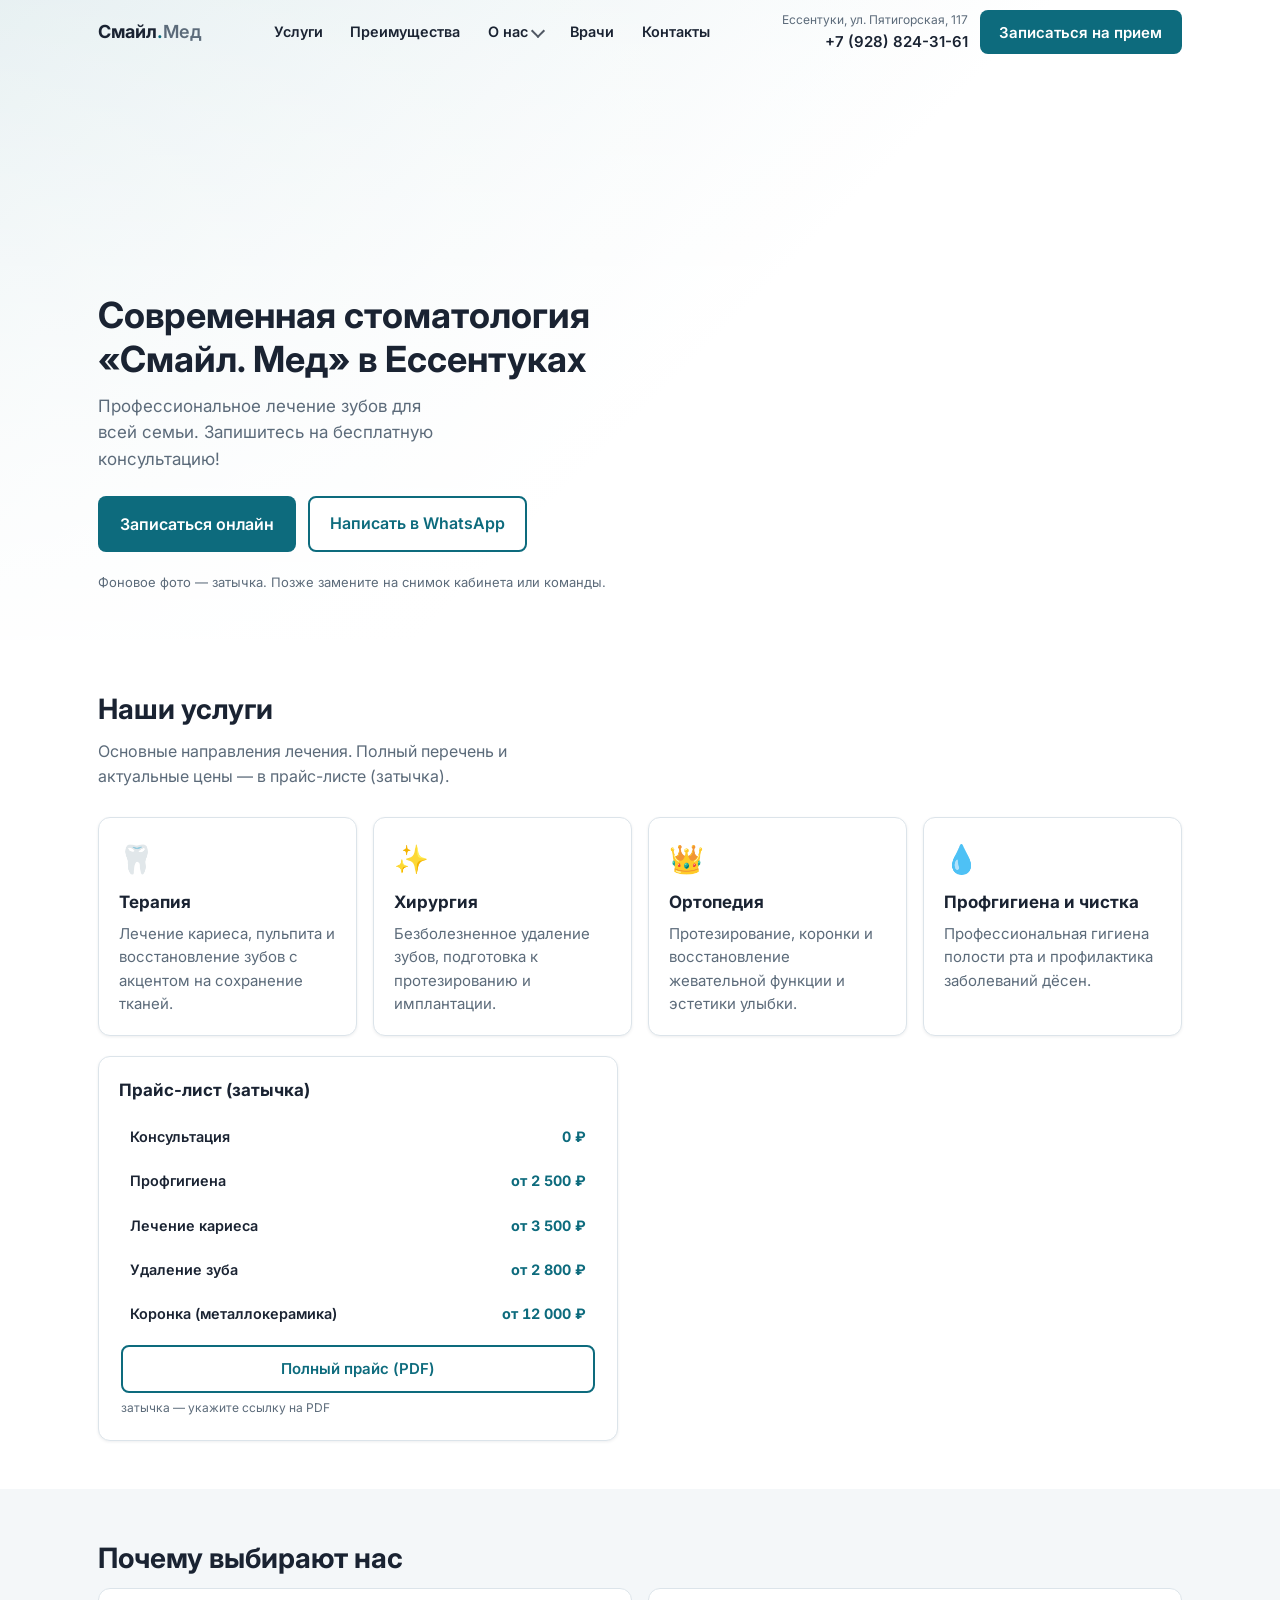
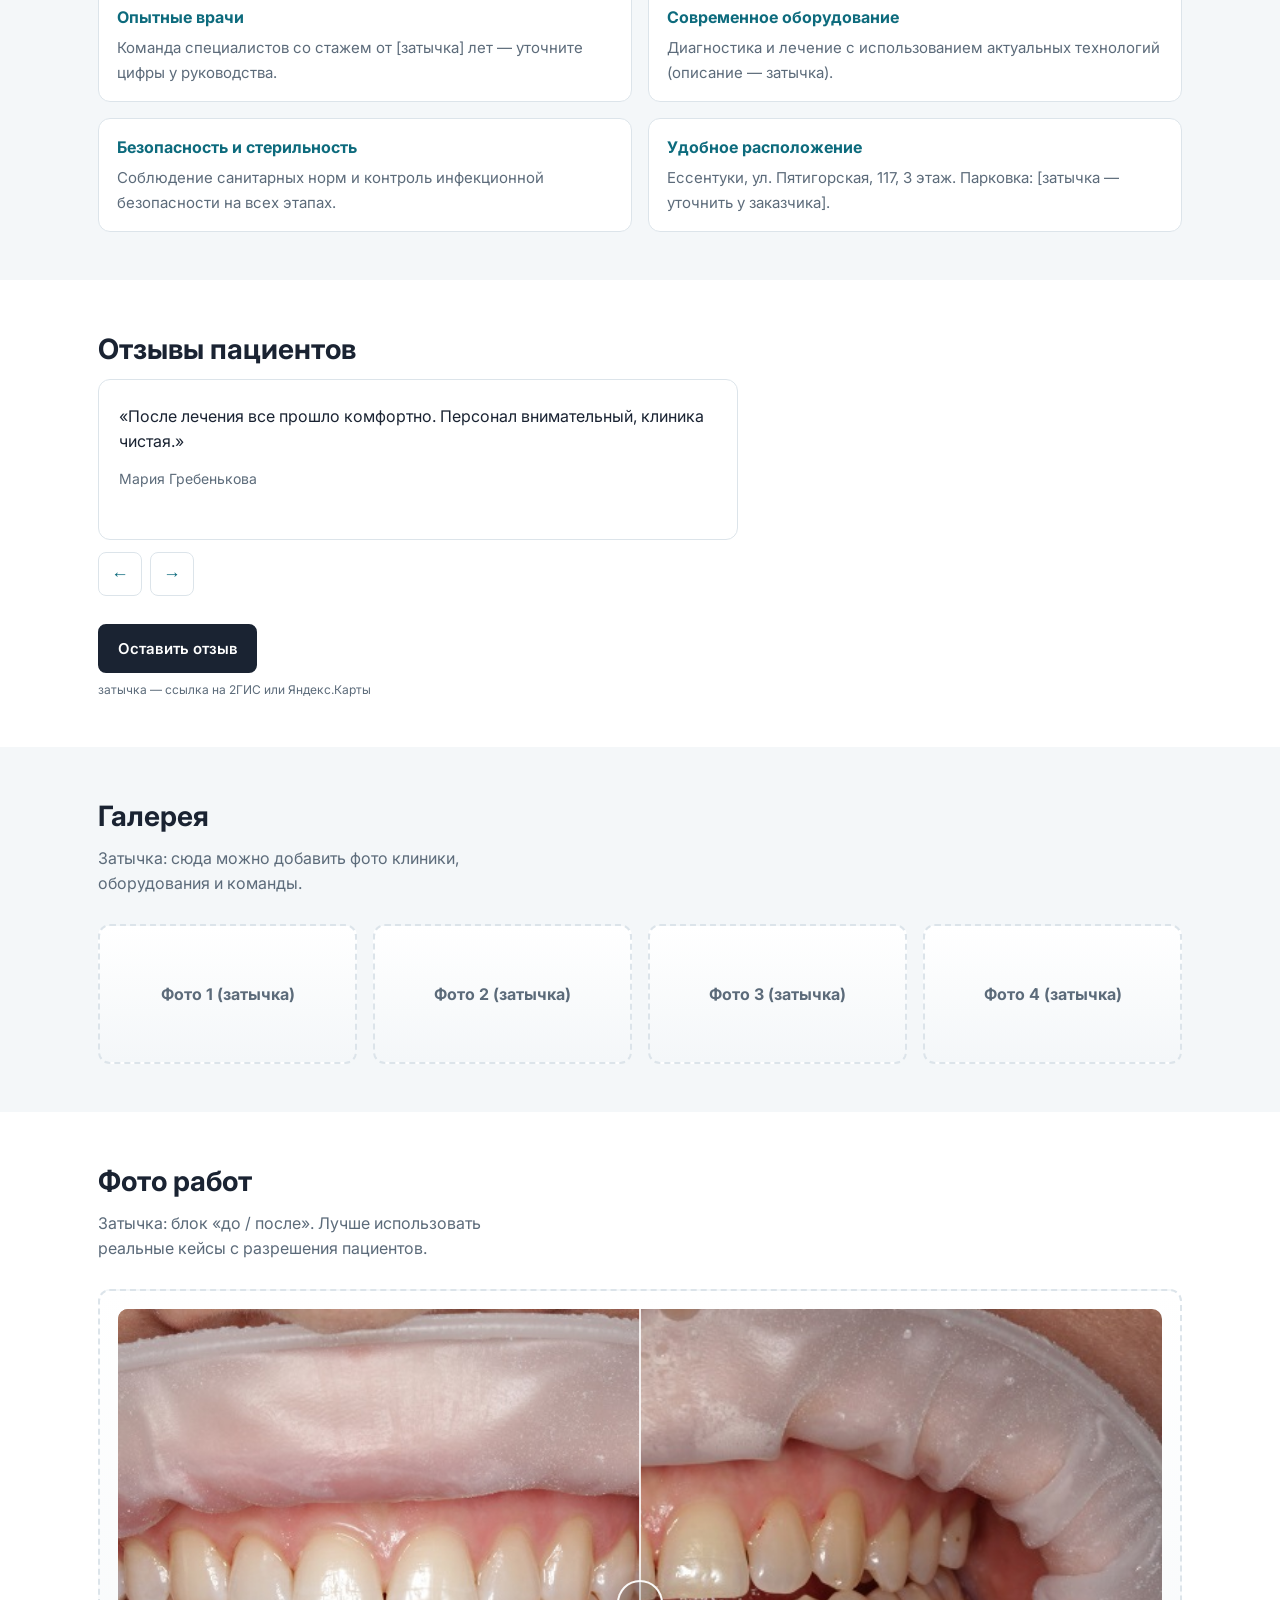
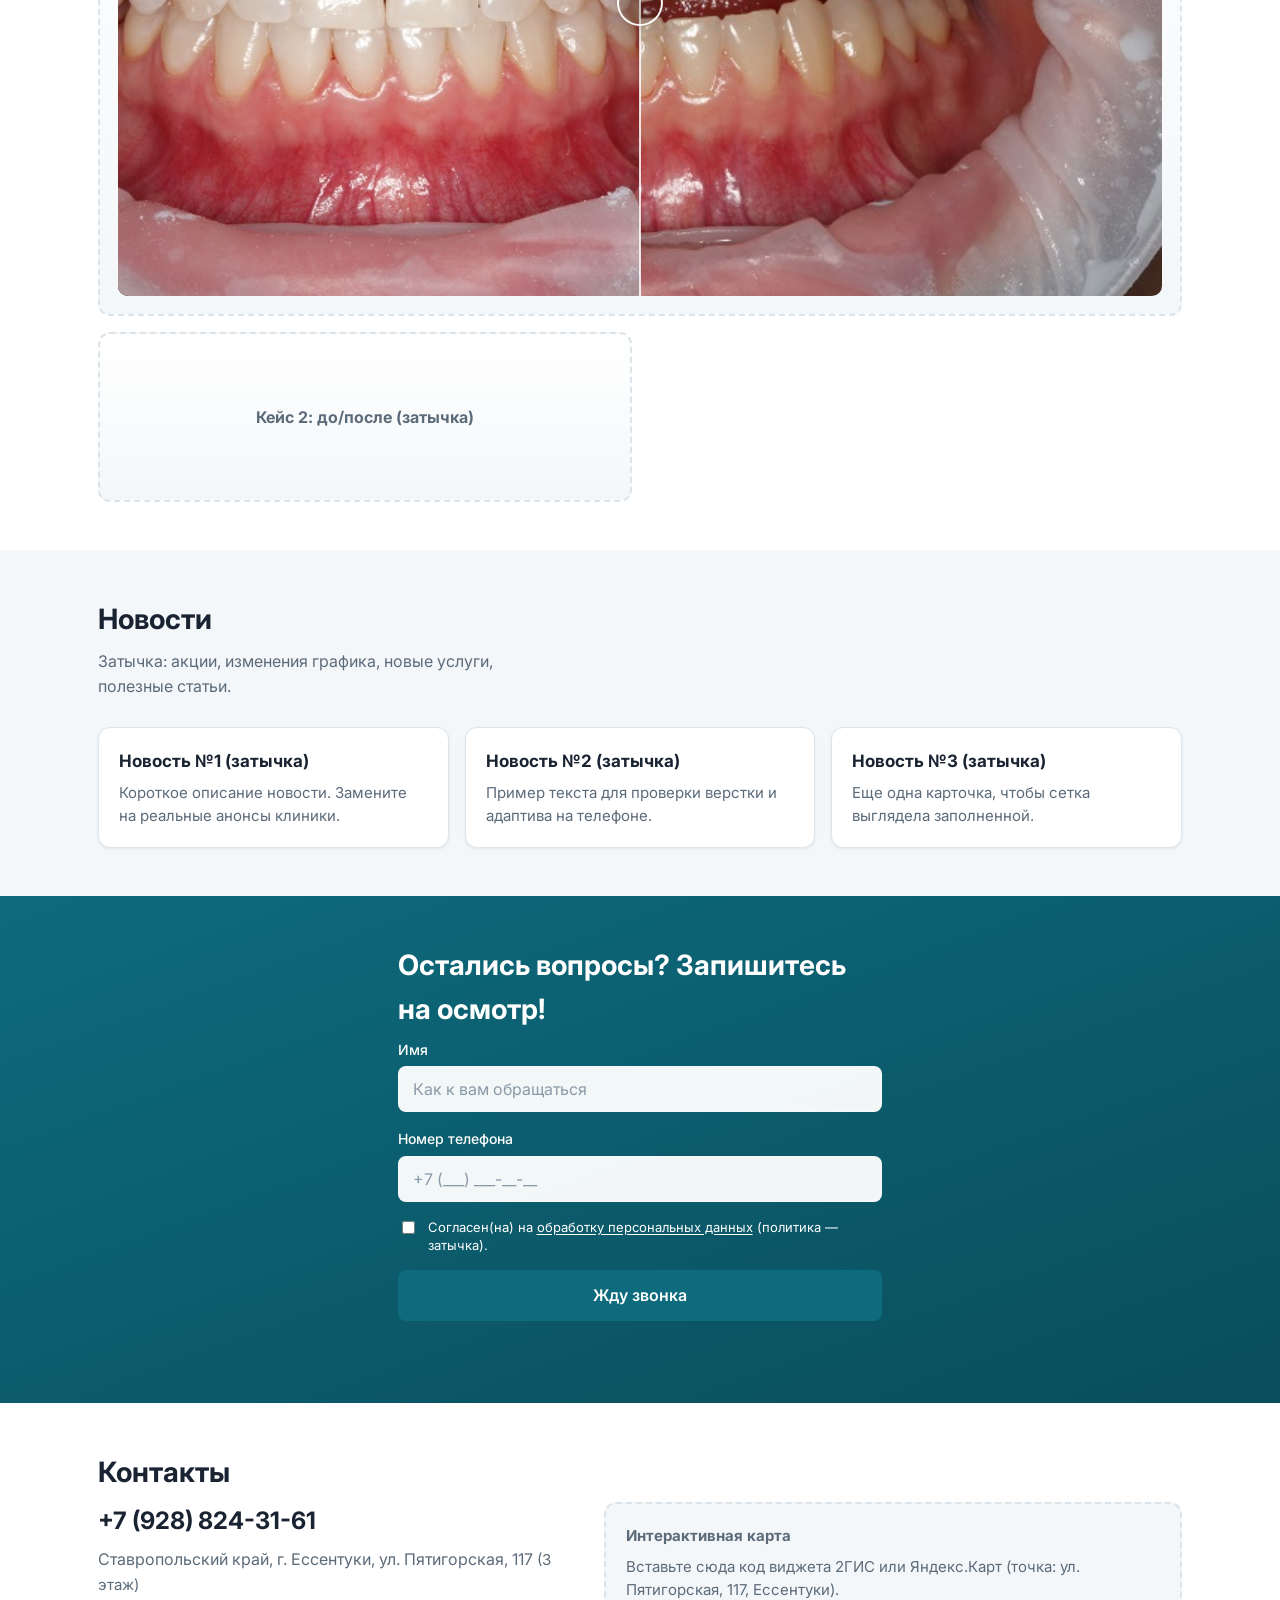
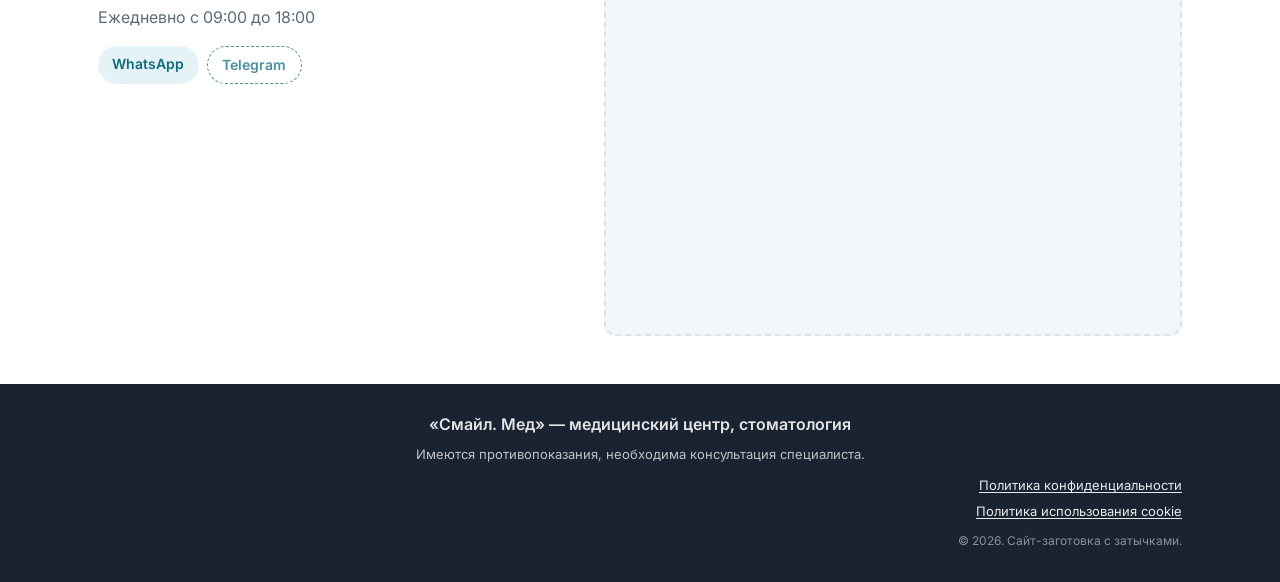
==== commit c0233da9: "changes" ====
--- a/index.html
+++ b/index.html
@@ -162,16 +162,16 @@
           <div class="reviews__viewport">
             <div class="reviews__track" data-carousel-track>
               <blockquote class="review">
-                <p>«Затычка отзыва. После лечения все прошло комфортно. Персонал внимательный, клиника чистая.»</p>
-                <cite>Имя пациента — затычка</cite>
+                <p>«После лечения все прошло комфортно. Персонал внимательный, клиника чистая.»</p>
+                <cite>Мария Гребенькова</cite>
               </blockquote>
               <blockquote class="review">
-                <p>«Второй затычочный отзыв про гигиену и консультацию. Можно заменить на реальные цитаты из 2ГИС.»</p>
-                <cite>Инициалы — затычка</cite>
+                <p>«Компетентные врачи,нашли подход к ребёнку,дали маленькие подарочки.»</p>
+                <cite>Елена Лященко</cite>
               </blockquote>
               <blockquote class="review">
-                <p>«Третий пример текста для карусели длиннее, чтобы проверить переносы на мобильных устройствах.»</p>
-                <cite>Турист, КМВ — затычка</cite>
+                <p>«Хорошая клиника! Стоматолог профи, своё дело знает от и до. Всей проходи профилактику и лечение. Если проблемы с зубами,то Вам однозначно в эту клинику..»</p>
+                <cite>Мокуров Александр</cite>
               </blockquote>
             </div>
           </div>
@@ -205,7 +205,32 @@
         <h2 class="section__title reveal">Фото работ</h2>
         <p class="section__lead reveal" data-reveal-delay="60">Затычка: блок «до / после». Лучше использовать реальные кейсы с разрешения пациентов.</p>
         <div class="grid grid--works">
-          <div class="ph-card ph-card--wide reveal reveal--left" data-reveal-delay="0">Кейс 1: до/после (затычка)</div>
+          <div class="ph-card ph-card--wide ba-card--span reveal" data-reveal-delay="0">
+            <div class="ba-slider" data-ba-slider aria-label="Слайдер до и после">
+              <div class="ba-stage" aria-hidden="true">
+                <img class="ba-img ba-img--before" src="img/works-before.png" alt="" />
+                <div class="ba-clip" data-ba-clip>
+                  <img class="ba-img ba-img--after" src="img/works-after.png" alt="" />
+                </div>
+                <div class="ba-divider" data-ba-divider></div>
+                <div class="ba-handle" data-ba-handle></div>
+
+                <div class="ba-label ba-label--before">До</div>
+                <div class="ba-label ba-label--after">После</div>
+              </div>
+
+              <input
+                class="ba-range"
+                type="range"
+                min="0"
+                max="100"
+                value="50"
+                step="1"
+                aria-label="Перетаскивание до/после"
+                data-ba-range
+              />
+            </div>
+          </div>
           <div class="ph-card ph-card--wide reveal reveal--right" data-reveal-delay="120">Кейс 2: до/после (затычка)</div>
         </div>
       </div>
@@ -281,6 +306,10 @@
     <div class="container footer__inner reveal">
       <p class="footer__brand">«Смайл. Мед» — медицинский центр, стоматология</p>
       <p class="footer__legal">Имеются противопоказания, необходима консультация специалиста.</p>
+      <p class="footer__policies">
+        <a href="privacy-policy.html">Политика конфиденциальности</a>
+        <a href="cookie-policy.html">Политика использования cookie</a>
+      </p>
       <p class="footer__copy">&copy; <span data-year></span>. Сайт-заготовка с затычками.</p>
     </div>
   </footer>
--- a/styles.css
+++ b/styles.css
@@ -520,6 +520,142 @@
   gap: 1rem;
 }
 
+.ba-card--span {
+  /* Делаем карточку-область под слайдер без “внутренних отступов” */
+  padding: 0.25rem;
+  align-items: stretch;
+  justify-content: stretch;
+  min-height: auto;
+}
+
+/* Before / After slider */
+.ba-slider {
+  --ba-pos: 50;
+  position: relative;
+  width: 100%;
+  aspect-ratio: 16 / 9;
+  border-radius: calc(var(--radius) - 2px);
+  overflow: hidden;
+  user-select: none;
+  touch-action: pan-y;
+}
+
+.ba-slider::before {
+  content: "";
+  position: absolute;
+  inset: 0;
+  background: rgba(0, 0, 0, 0.25);
+  opacity: 0;
+  transition: opacity 0.2s ease;
+  z-index: 3;
+  pointer-events: none;
+}
+
+.ba-slider:hover::before,
+.ba-slider[data-dragging="true"]::before {
+  opacity: 1;
+}
+
+.ba-stage {
+  position: absolute;
+  inset: 0;
+  z-index: 1;
+}
+
+.ba-img {
+  position: absolute;
+  inset: 0;
+  width: 100%;
+  height: 100%;
+  object-fit: cover;
+  object-position: center;
+}
+
+.ba-img--before {
+  z-index: 1;
+}
+
+.ba-clip {
+  position: absolute;
+  top: 0;
+  left: 0;
+  bottom: 0;
+  width: calc(var(--ba-pos) * 1%);
+  overflow: hidden;
+  z-index: 2;
+}
+
+.ba-divider {
+  position: absolute;
+  top: 0;
+  bottom: 0;
+  left: calc(var(--ba-pos) * 1%);
+  width: 2px;
+  background: rgba(255, 255, 255, 0.92);
+  transform: translateX(-1px);
+  opacity: 0.9;
+  z-index: 4;
+  pointer-events: none;
+}
+
+.ba-handle {
+  position: absolute;
+  top: 50%;
+  left: calc(var(--ba-pos) * 1%);
+  transform: translate(-50%, -50%);
+  width: 46px;
+  height: 46px;
+  border-radius: 999px;
+  border: 2px solid rgba(255, 255, 255, 0.95);
+  background: rgba(0, 0, 0, 0.15);
+  box-shadow: 0 8px 24px rgba(0, 0, 0, 0.18);
+  z-index: 4;
+  pointer-events: none;
+}
+
+.ba-label {
+  position: absolute;
+  top: 50%;
+  transform: translateY(-50%);
+  padding: 0.45rem 0.75rem;
+  border-radius: 0.65rem;
+  background: rgba(0, 0, 0, 0.38);
+  color: #fff;
+  font-weight: 800;
+  font-size: 0.9rem;
+  opacity: 0;
+  transition:
+    opacity 0.2s ease,
+    transform 0.2s ease;
+  z-index: 5;
+  pointer-events: none;
+}
+
+.ba-label--before {
+  left: 10px;
+}
+
+.ba-label--after {
+  right: 10px;
+}
+
+.ba-slider:hover .ba-label,
+.ba-slider[data-dragging="true"] .ba-label {
+  opacity: 1;
+}
+
+.ba-range {
+  position: absolute;
+  inset: 0;
+  width: 100%;
+  height: 100%;
+  opacity: 0;
+  cursor: ew-resize;
+  z-index: 6;
+  border: 0;
+  background: transparent;
+}
+
 .grid--news {
   display: grid;
   gap: 1rem;
@@ -591,6 +727,20 @@
 
 .team__note {
   margin-top: 1rem;
+}
+
+.legal-page {
+  padding-top: calc(var(--header-h) + 1.75rem);
+}
+
+.legal-page h2 {
+  margin: 1.25rem 0 0.45rem;
+  font-size: 1.05rem;
+}
+
+.legal-page p {
+  margin: 0 0 0.6rem;
+  color: var(--color-text-muted);
 }
 
 .card {
@@ -873,12 +1023,13 @@
 }
 
 .footer__inner {
-  text-align: center;
+  text-align: right;
 }
 
 .footer__brand {
   margin: 0 0 0.5rem;
   font-weight: 600;
+  text-align: center; /* Возвращаем исходное выравнивание текста */
 }
 
 .footer__legal {
@@ -886,6 +1037,36 @@
   font-size: 0.8125rem;
   line-height: 1.45;
   color: rgba(255, 255, 255, 0.72);
+  text-align: center; /* Возвращаем исходное выравнивание текста */
+}
+
+.footer__policies {
+  margin: 0 0 0.65rem;
+  font-size: 0.8125rem;
+  color: rgba(255, 255, 255, 0.8);
+  display: flex;
+  flex-direction: column;
+  justify-content: flex-start;
+  align-items: flex-end;
+  gap: 0.35rem;
+  flex-wrap: nowrap;
+  transform: none;
+}
+
+.footer__policies a {
+  color: rgba(255, 255, 255, 0.9);
+}
+
+.footer__policies a:hover {
+  color: #ffffff;
+}
+
+@media (max-width: 639px) {
+  .footer__policies {
+    transform: none;
+    align-items: flex-end;
+    text-align: right;
+  }
 }
 
 .footer__copy {
@@ -1054,6 +1235,10 @@
     grid-template-columns: repeat(2, 1fr);
   }
 
+  .ba-card--span {
+    grid-column: 1 / -1;
+  }
+
   .team-grid {
     grid-template-columns: repeat(2, minmax(0, 360px));
   }
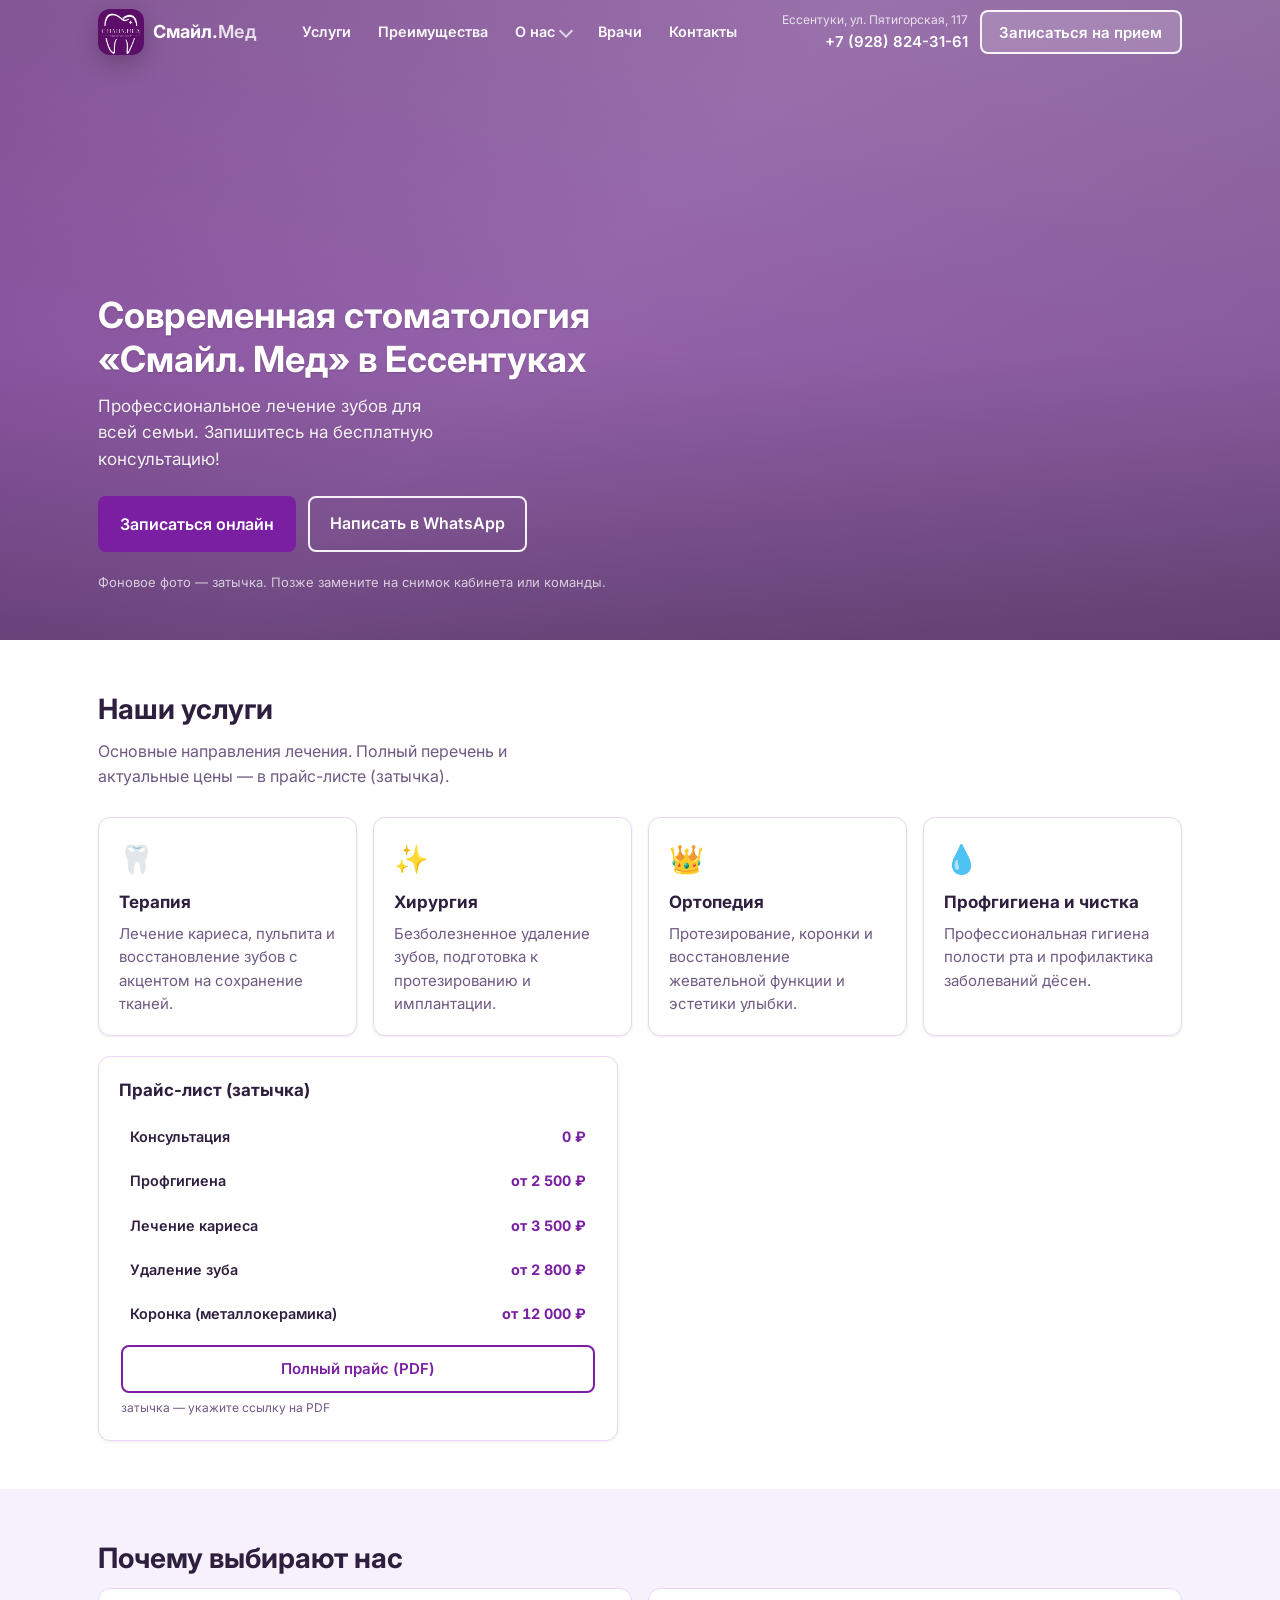
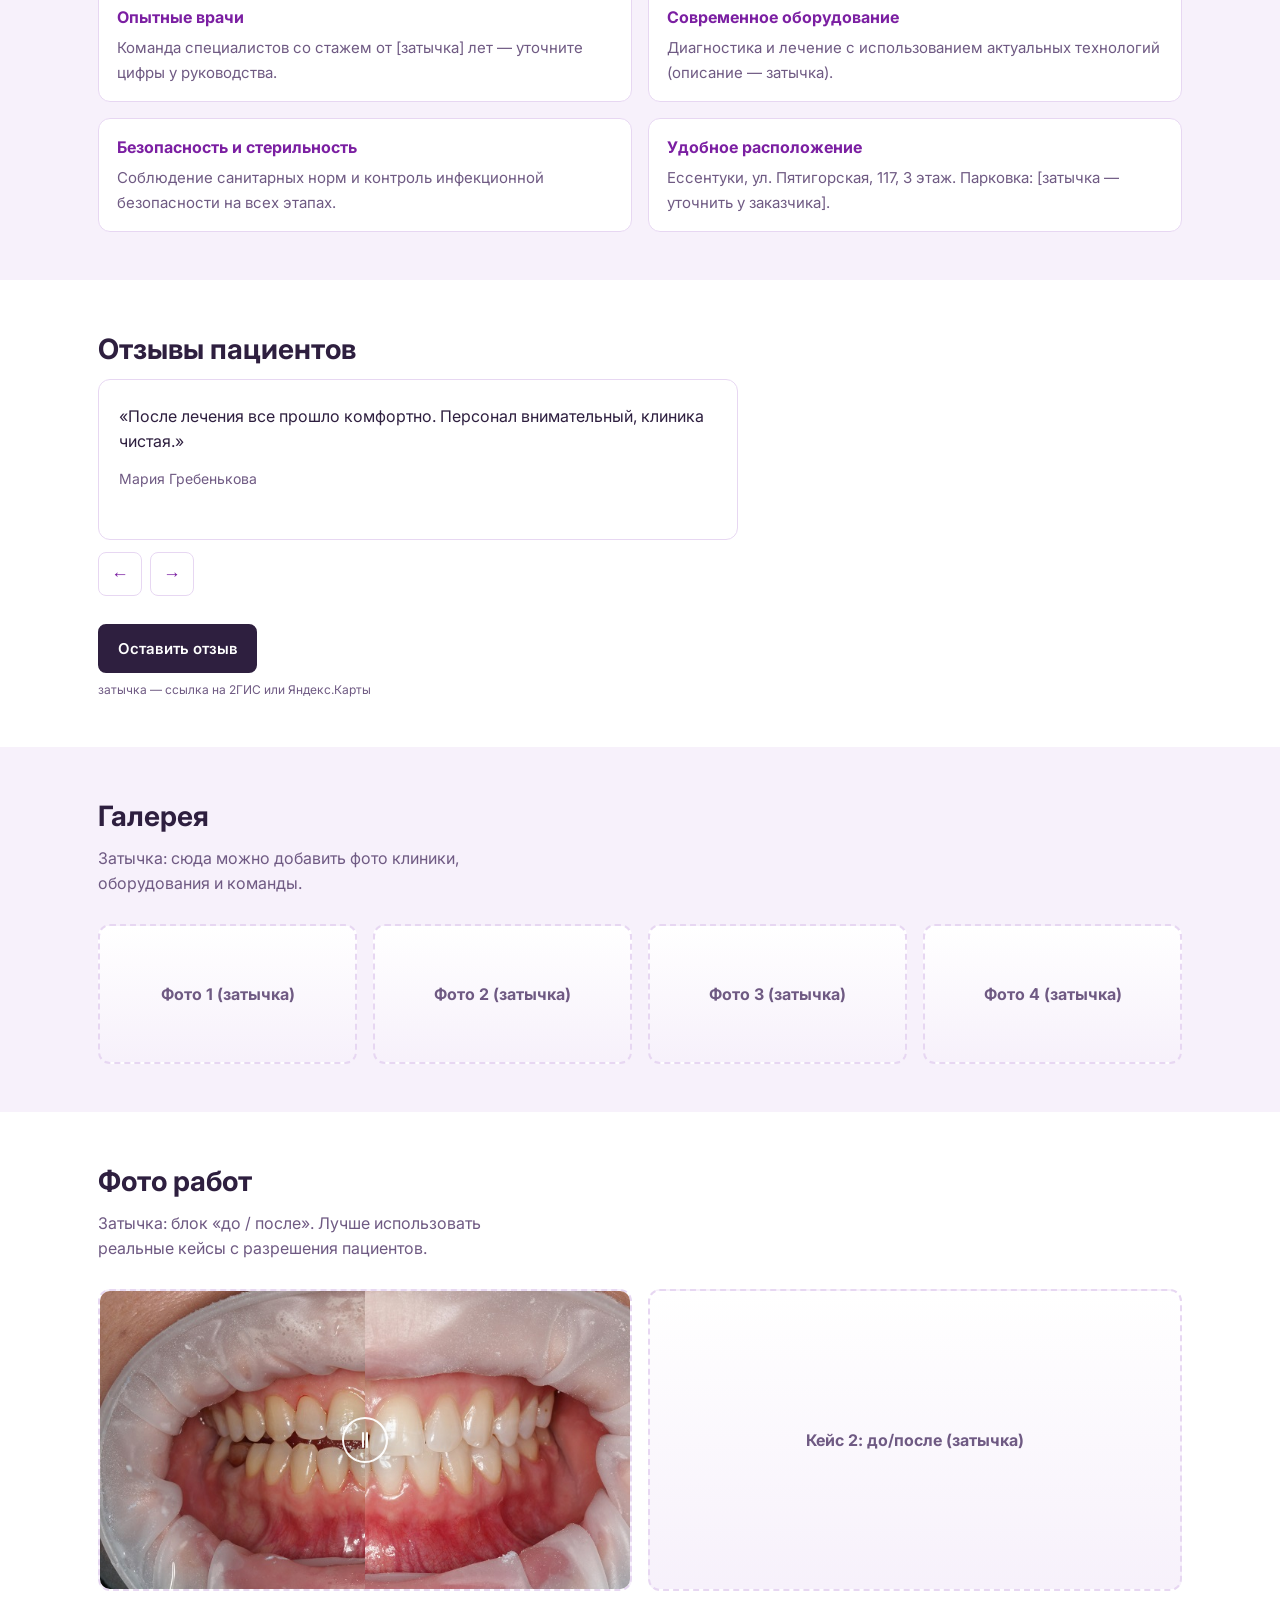
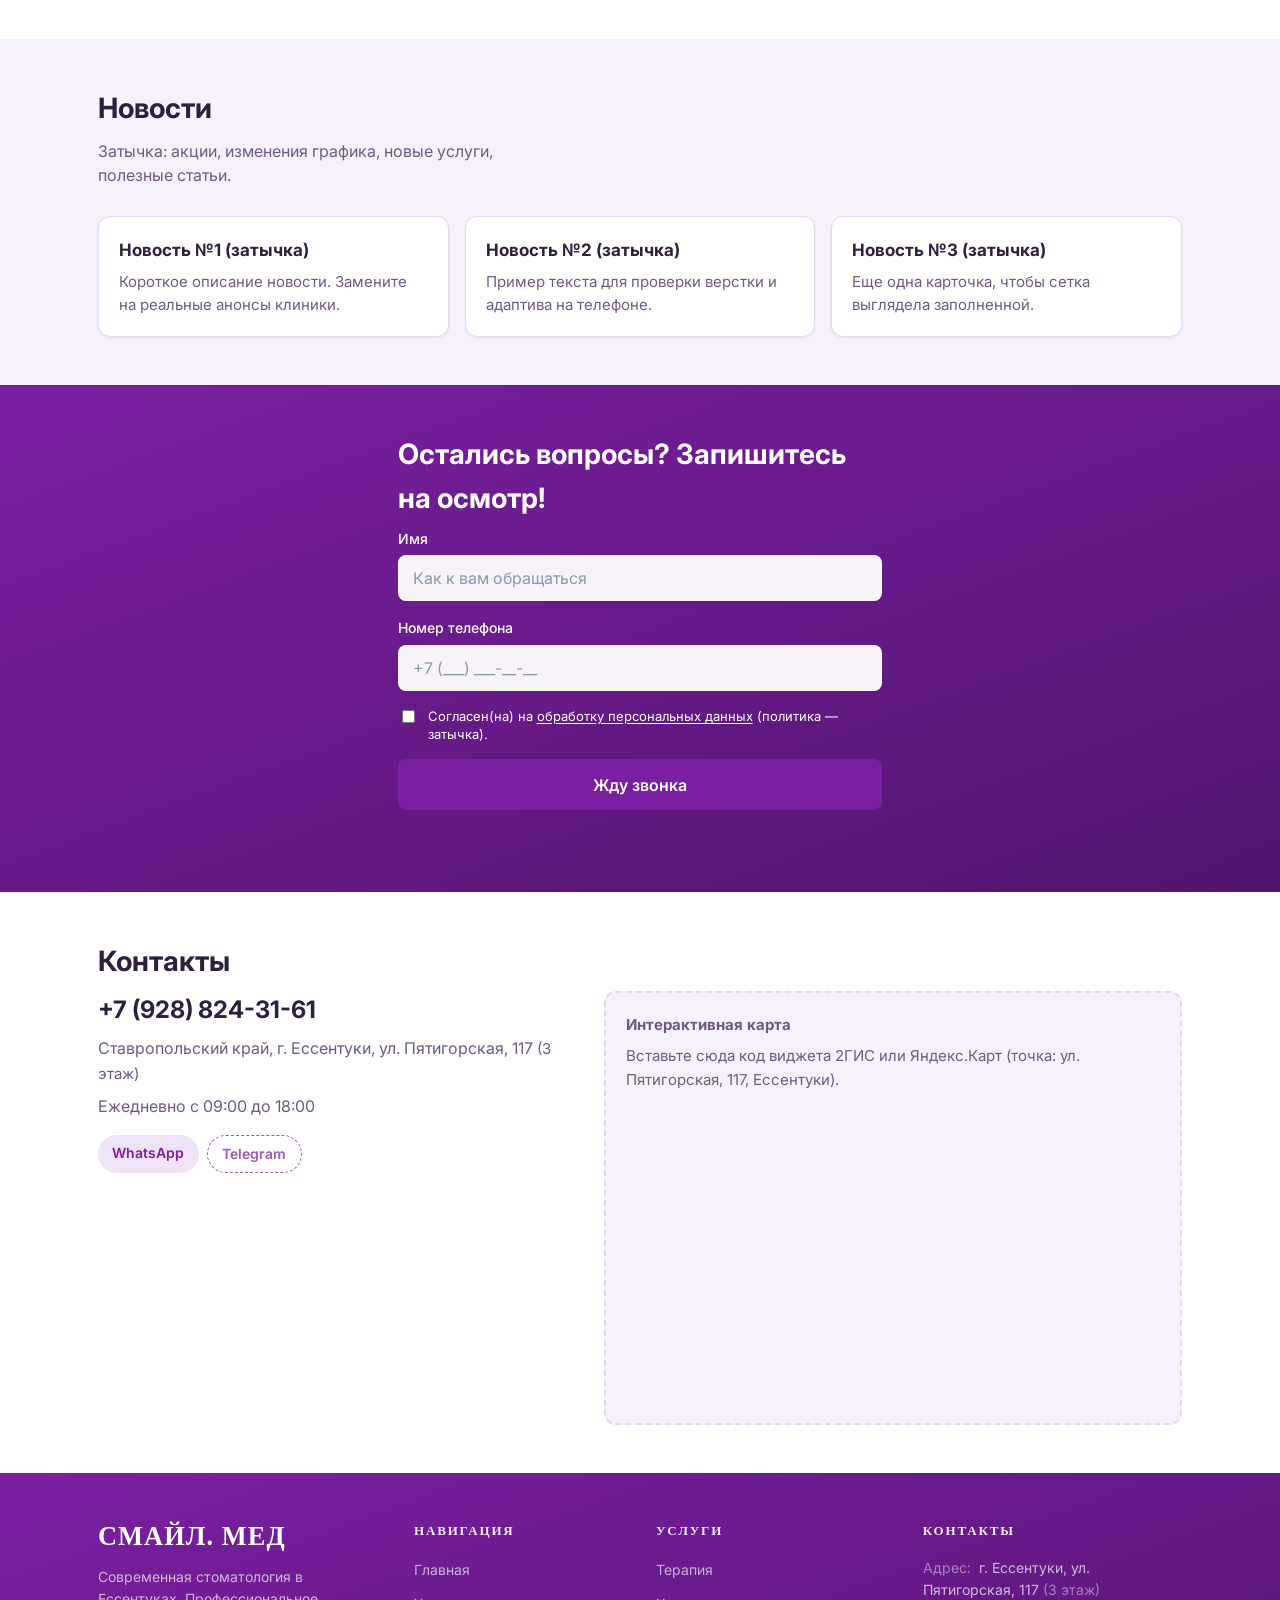
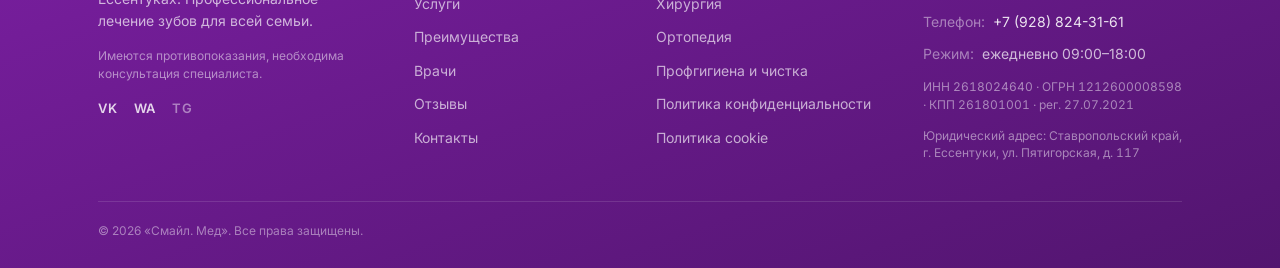
==== commit 71a38640: "changes" ====
--- a/index.html
+++ b/index.html
@@ -10,11 +10,16 @@
   <link href="https://fonts.googleapis.com/css2?family=Inter:wght@400;500;600;700&display=swap" rel="stylesheet">
   <link rel="stylesheet" href="styles.css">
 </head>
-<body>
+<body class="page-home">
   <header class="header" id="header">
     <div class="container header__inner">
       <a href="#top" class="logo" aria-label="Смайл. Мед — на главную">
-        <span class="logo__mark">Смайл</span><span class="logo__dot">.</span><span class="logo__med">Мед</span>
+        <span class="logo__icon-wrap" aria-hidden="true">
+          <img class="logo__icon" src="img/logo-brand.png" alt="" />
+        </span>
+        <span class="logo__wordmark">
+          <span class="logo__mark">Смайл</span><span class="logo__dot">.</span><span class="logo__med">Мед</span>
+        </span>
       </a>
       <nav class="nav" aria-label="Основное меню">
         <a class="nav__link" href="#services">Услуги</a>
@@ -208,9 +213,17 @@
           <div class="ph-card ph-card--wide ba-card--span reveal" data-reveal-delay="0">
             <div class="ba-slider" data-ba-slider aria-label="Слайдер до и после">
               <div class="ba-stage" aria-hidden="true">
-                <img class="ba-img ba-img--before" src="img/works-before.png" alt="" />
+                <img
+                  class="ba-img ba-img--after"
+                  src="img/works-after.png"
+                  alt=""
+                />
                 <div class="ba-clip" data-ba-clip>
-                  <img class="ba-img ba-img--after" src="img/works-after.png" alt="" />
+                  <img
+                    class="ba-img ba-img--before"
+                    src="img/works-before.png"
+                    alt=""
+                  />
                 </div>
                 <div class="ba-divider" data-ba-divider></div>
                 <div class="ba-handle" data-ba-handle></div>
@@ -304,13 +317,55 @@
 
   <footer class="footer">
     <div class="container footer__inner reveal">
-      <p class="footer__brand">«Смайл. Мед» — медицинский центр, стоматология</p>
-      <p class="footer__legal">Имеются противопоказания, необходима консультация специалиста.</p>
-      <p class="footer__policies">
-        <a href="privacy-policy.html">Политика конфиденциальности</a>
-        <a href="cookie-policy.html">Политика использования cookie</a>
-      </p>
-      <p class="footer__copy">&copy; <span data-year></span>. Сайт-заготовка с затычками.</p>
+      <div class="footer__top">
+        <div class="footer__grid">
+          <div class="footer__col footer__col--brand">
+            <p class="footer__brand-title">Смайл. Мед</p>
+            <p class="footer__brand-text">Современная стоматология в Ессентуках. Профессиональное лечение зубов для всей семьи.</p>
+            <p class="footer__legal">Имеются противопоказания, необходима консультация специалиста.</p>
+            <p class="footer__social">
+              <a class="footer__social-link" href="#" aria-label="ВКонтакте">VK</a>
+              <a class="footer__social-link" href="https://wa.me/79288243161" target="_blank" rel="noopener noreferrer" aria-label="WhatsApp">WA</a>
+              <a class="footer__social-link footer__social-link--muted" href="#" aria-label="Telegram">TG</a>
+            </p>
+          </div>
+          <div class="footer__col">
+            <p class="footer__col-title">Навигация</p>
+            <ul class="footer__list">
+              <li><a href="#top">Главная</a></li>
+              <li><a href="#services">Услуги</a></li>
+              <li><a href="#advantages">Преимущества</a></li>
+              <li><a href="doctors.html">Врачи</a></li>
+              <li><a href="#reviews">Отзывы</a></li>
+              <li><a href="#contacts">Контакты</a></li>
+            </ul>
+          </div>
+          <div class="footer__col">
+            <p class="footer__col-title">Услуги</p>
+            <ul class="footer__list">
+              <li><a href="#services">Терапия</a></li>
+              <li><a href="#services">Хирургия</a></li>
+              <li><a href="#services">Ортопедия</a></li>
+              <li><a href="#services">Профгигиена и чистка</a></li>
+              <li><a href="privacy-policy.html">Политика конфиденциальности</a></li>
+              <li><a href="cookie-policy.html">Политика cookie</a></li>
+            </ul>
+          </div>
+          <div class="footer__col">
+            <p class="footer__col-title">Контакты</p>
+            <div class="footer__contacts">
+              <p class="footer__contact-line"><span class="footer__contact-label">Адрес:</span> г. Ессентуки, ул. Пятигорская, 117 <span class="footer__contact-muted">(3&nbsp;этаж)</span></p>
+              <p class="footer__contact-line"><span class="footer__contact-label">Телефон:</span> <a href="tel:+79288243161">+7 (928) 824-31-61</a></p>
+              <p class="footer__contact-line"><span class="footer__contact-label">Режим:</span> ежедневно 09:00–18:00</p>
+              <p class="footer__requisites-line">ИНН 2618024640 · ОГРН 1212600008598 · КПП 261801001 · рег. 27.07.2021</p>
+              <p class="footer__requisites-line">Юридический адрес: Ставропольский край, г. Ессентуки, ул. Пятигорская, д. 117</p>
+            </div>
+          </div>
+        </div>
+      </div>
+      <div class="footer__bar">
+        <p class="footer__copy">&copy; <span data-year></span> «Смайл. Мед». Все права защищены.</p>
+      </div>
     </div>
   </footer>
 
--- a/styles.css
+++ b/styles.css
@@ -1,15 +1,15 @@
 /* Смайл. Мед — landing, mobile first */
 :root {
   --color-bg: #ffffff;
-  --color-bg-muted: #f4f7f9;
-  --color-accent: #0d6b7d;
-  --color-accent-hover: #0a5665;
-  --color-accent-soft: #e6f3f6;
-  --color-text: #1a2332;
-  --color-text-muted: #5c6b7a;
-  --color-border: #dce4ea;
-  --shadow-sm: 0 1px 3px rgba(26, 35, 50, 0.08);
-  --shadow-md: 0 8px 24px rgba(26, 35, 50, 0.1);
+  --color-bg-muted: #f7f1fb;
+  --color-accent: #7b1fa2;
+  --color-accent-hover: #641888;
+  --color-accent-soft: #efe3f7;
+  --color-text: #2e1f3f;
+  --color-text-muted: #6f5a83;
+  --color-border: #e7d7f2;
+  --shadow-sm: 0 1px 3px rgba(46, 31, 63, 0.08);
+  --shadow-md: 0 8px 24px rgba(46, 31, 63, 0.12);
   --radius: 12px;
   --radius-sm: 8px;
   --header-h: 64px;
@@ -91,6 +91,84 @@
   box-shadow: var(--shadow-sm);
 }
 
+/* Внутренние страницы: шапка сразу как «прокрученная», без смены при скролле */
+body:not(.page-home) .header {
+  background: #ffffff;
+  border-bottom-color: var(--color-border);
+  box-shadow: var(--shadow-sm);
+}
+
+body:not(.page-home) .nav-mobile {
+  border-bottom-color: var(--color-border);
+}
+
+/* Главная: вверху прозрачная шапка и светлый текст; после прокрутки — как обычно */
+.page-home .header .logo,
+.page-home .header .nav__link,
+.page-home .header .header__address,
+.page-home .header .header__phone,
+.page-home .header .header__burger span,
+.page-home .header .header__cta.btn--primary {
+  transition:
+    color 0.32s ease,
+    background-color 0.32s ease,
+    border-color 0.32s ease,
+    box-shadow 0.32s ease;
+}
+
+.page-home .header:not(.header--scrolled) .logo {
+  color: #fff;
+}
+
+.page-home .header:not(.header--scrolled) .logo__dot {
+  color: rgba(255, 255, 255, 0.95);
+}
+
+.page-home .header:not(.header--scrolled) .logo__med {
+  color: rgba(255, 255, 255, 0.82);
+}
+
+.page-home .header:not(.header--scrolled) .logo__icon-wrap {
+  box-shadow: 0 8px 22px rgba(0, 0, 0, 0.22);
+}
+
+.page-home .header:not(.header--scrolled) .nav__link {
+  color: rgba(255, 255, 255, 0.96);
+}
+
+.page-home .header:not(.header--scrolled) .nav__link:hover {
+  background: rgba(255, 255, 255, 0.14);
+  color: #fff;
+}
+
+.page-home .header:not(.header--scrolled) .header__address {
+  color: rgba(255, 255, 255, 0.78);
+}
+
+.page-home .header:not(.header--scrolled) .header__phone {
+  color: #fff;
+}
+
+.page-home .header:not(.header--scrolled) .header__phone:hover {
+  color: rgba(255, 255, 255, 0.95);
+}
+
+.page-home .header:not(.header--scrolled) .header__burger span {
+  background: #fff;
+}
+
+.page-home .header:not(.header--scrolled) .header__cta.btn--primary {
+  background: rgba(255, 255, 255, 0.16);
+  border: 2px solid rgba(255, 255, 255, 0.92);
+  color: #fff;
+}
+
+.page-home .header:not(.header--scrolled) .header__cta.btn--primary:hover {
+  background: rgba(255, 255, 255, 0.3);
+  border-color: #fff;
+  color: #fff;
+}
+
 .header__inner {
   display: flex;
   align-items: center;
@@ -122,7 +200,7 @@
 }
 
 .nav__link:hover {
-  background: rgba(13, 107, 125, 0.1);
+  background: rgba(123, 31, 162, 0.1);
   color: var(--color-accent-hover);
 }
 
@@ -246,10 +324,36 @@
 }
 
 .logo {
+  display: inline-flex;
+  align-items: center;
+  gap: 0.55rem;
   text-decoration: none;
   font-weight: 700;
   font-size: 1.125rem;
   color: var(--color-text);
+}
+
+.logo__icon-wrap {
+  width: 46px;
+  height: 46px;
+  border-radius: 12px;
+  overflow: hidden;
+  flex: 0 0 46px;
+  box-shadow: 0 8px 22px rgba(123, 31, 162, 0.25);
+}
+
+.logo__icon {
+  width: 100%;
+  height: 100%;
+  object-fit: cover;
+  object-position: center 18%;
+  transform: scale(1.5);
+}
+
+.logo__wordmark {
+  display: inline-flex;
+  align-items: baseline;
+  line-height: 1;
 }
 
 .logo__dot {
@@ -417,8 +521,14 @@
 .hero__bg {
   position: absolute;
   inset: 0;
+  /* Фото клиники + фиолетовый тон как у логотипа */
   background:
-    linear-gradient(135deg, rgba(13, 107, 125, 0.12) 0%, rgba(255, 255, 255, 0.85) 55%),
+    linear-gradient(
+      135deg,
+      rgba(93, 0, 123, 0.55) 0%,
+      rgba(123, 31, 162, 0.45) 45%,
+      rgba(82, 21, 111, 0.5) 100%
+    ),
     url("https://images.unsplash.com/photo-1629909613654-28e377c37b09?w=1200&q=70&auto=format&fit=crop") center/cover no-repeat;
   z-index: 0;
 }
@@ -426,7 +536,13 @@
 .hero__overlay {
   position: absolute;
   inset: 0;
-  background: linear-gradient(180deg, rgba(255, 255, 255, 0.2) 0%, rgba(255, 255, 255, 0.92) 100%);
+  /* К низу чуть темнее, чтобы белый текст hero оставался читаемым */
+  background: linear-gradient(
+    180deg,
+    rgba(45, 10, 62, 0.28) 0%,
+    rgba(82, 21, 111, 0.42) 55%,
+    rgba(45, 10, 62, 0.58) 100%
+  );
   z-index: 1;
 }
 
@@ -441,13 +557,16 @@
   font-weight: 700;
   line-height: 1.2;
   max-width: 18ch;
+  color: #fff;
+  text-shadow: 0 1px 2px rgba(0, 0, 0, 0.18);
 }
 
 .hero__subtitle {
   margin: 0 0 1.5rem;
   font-size: 1.0625rem;
-  color: var(--color-text-muted);
+  color: rgba(255, 255, 255, 0.92);
   max-width: 32ch;
+  text-shadow: 0 1px 2px rgba(0, 0, 0, 0.12);
 }
 
 .hero__actions {
@@ -459,11 +578,28 @@
 .hero__note {
   margin: 1.25rem 0 0;
   font-size: 0.8125rem;
-  color: var(--color-text-muted);
+  color: rgba(255, 255, 255, 0.72);
+}
+
+.hero .placeholder-note {
+  opacity: 0.95;
 }
 
 .placeholder-note {
   opacity: 0.9;
+}
+
+/* Кнопки в hero на фиолетовом фоне */
+.hero .btn--outline {
+  background: transparent;
+  color: #fff;
+  border-color: rgba(255, 255, 255, 0.92);
+}
+
+.hero .btn--outline:hover {
+  background: rgba(255, 255, 255, 0.14);
+  color: #fff;
+  border-color: #fff;
 }
 
 /* Sections */
@@ -476,7 +612,7 @@
 }
 
 .section--accent {
-  background: linear-gradient(160deg, var(--color-accent) 0%, #0a4d5c 100%);
+  background: linear-gradient(160deg, var(--color-accent) 0%, #52156f 100%);
   color: #fff;
 }
 
@@ -521,39 +657,63 @@
 }
 
 .ba-card--span {
-  /* Делаем карточку-область под слайдер без “внутренних отступов” */
-  padding: 0.25rem;
+  /* Слайдер на всю внутреннюю область рамки карточки */
+  width: 100%;
+  padding: 0;
+  display: block;
+  min-height: 0;
+  max-width: none;
+  margin: 0;
+  overflow: hidden;
   align-items: stretch;
   justify-content: stretch;
-  min-height: auto;
+}
+
+/* Карточка со слайдером: без внутренних полей, скругление задаёт рамка */
+.ph-card.ba-card--span {
+  padding: 0;
+  min-height: 0;
+  display: block;
+  text-align: left;
+  font-weight: inherit;
+  color: inherit;
 }
 
 /* Before / After slider */
 .ba-slider {
   --ba-pos: 50;
+  --ba-pos-p: 50%;
   position: relative;
   width: 100%;
   aspect-ratio: 16 / 9;
-  border-radius: calc(var(--radius) - 2px);
+  border-radius: 0;
   overflow: hidden;
   user-select: none;
   touch-action: pan-y;
+  background: var(--color-bg-muted);
 }
 
 .ba-slider::before {
   content: "";
   position: absolute;
   inset: 0;
-  background: rgba(0, 0, 0, 0.25);
+  background: rgba(0, 0, 0, 0.35);
   opacity: 0;
   transition: opacity 0.2s ease;
   z-index: 3;
   pointer-events: none;
 }
 
-.ba-slider:hover::before,
+.ba-slider:hover::before {
+  opacity: 1;
+}
+
 .ba-slider[data-dragging="true"]::before {
-  opacity: 1;
+  opacity: 0;
+}
+
+.ba-slider[data-near-handle="true"]::before {
+  opacity: 0;
 }
 
 .ba-stage {
@@ -572,7 +732,21 @@
 }
 
 .ba-img--before {
-  z-index: 1;
+  z-index: 2;
+  opacity: 1;
+  /* Показываем "до" только слева, сохраняя масштаб картинки */
+  -webkit-clip-path: inset(
+    0
+      calc(100% - var(--ba-pos-p))
+      0
+      0
+  );
+  clip-path: inset(
+    0
+      calc(100% - var(--ba-pos-p))
+      0
+      0
+  );
 }
 
 .ba-clip {
@@ -580,20 +754,24 @@
   top: 0;
   left: 0;
   bottom: 0;
-  width: calc(var(--ba-pos) * 1%);
+  width: 100%;
+  overflow: hidden; /* обрезка управляется clip-path на изображениях */
+  z-index: 2;
+}
+
+.ba-slider:hover .ba-clip {
   overflow: hidden;
-  z-index: 2;
 }
 
 .ba-divider {
   position: absolute;
   top: 0;
   bottom: 0;
-  left: calc(var(--ba-pos) * 1%);
+  left: var(--ba-pos-p);
   width: 2px;
-  background: rgba(255, 255, 255, 0.92);
+  background: rgba(255, 255, 255, 0.95);
   transform: translateX(-1px);
-  opacity: 0.9;
+  opacity: 0;
   z-index: 4;
   pointer-events: none;
 }
@@ -601,25 +779,54 @@
 .ba-handle {
   position: absolute;
   top: 50%;
-  left: calc(var(--ba-pos) * 1%);
+  left: var(--ba-pos-p);
   transform: translate(-50%, -50%);
   width: 46px;
   height: 46px;
   border-radius: 999px;
   border: 2px solid rgba(255, 255, 255, 0.95);
-  background: rgba(0, 0, 0, 0.15);
+  background: rgba(0, 0, 0, 0.08);
   box-shadow: 0 8px 24px rgba(0, 0, 0, 0.18);
   z-index: 4;
   pointer-events: none;
+}
+
+.ba-handle::before,
+.ba-handle::after {
+  content: "";
+  position: absolute;
+  top: 50%;
+  width: 2px;
+  height: 16px;
+  background: rgba(255, 255, 255, 0.95);
+  transform: translateY(-50%);
+  border-radius: 2px;
+}
+
+.ba-handle::before {
+  left: 18px;
+}
+
+.ba-handle::after {
+  right: 18px;
+}
+
+.ba-img--after {
+  z-index: 1;
+  opacity: 1;
+  /* Чтобы "после" было видно только справа от ползунка,
+     и слева не было эффекта наложения двух картинок */
+  -webkit-clip-path: inset(0 0 0 var(--ba-pos-p));
+  clip-path: inset(0 0 0 var(--ba-pos-p));
 }
 
 .ba-label {
   position: absolute;
   top: 50%;
   transform: translateY(-50%);
-  padding: 0.45rem 0.75rem;
-  border-radius: 0.65rem;
-  background: rgba(0, 0, 0, 0.38);
+  padding: 0.35rem 0.6rem;
+  border-radius: 8px;
+  background: rgba(0, 0, 0, 0.42);
   color: #fff;
   font-weight: 800;
   font-size: 0.9rem;
@@ -639,9 +846,25 @@
   right: 10px;
 }
 
-.ba-slider:hover .ba-label,
+.ba-slider:hover .ba-label {
+  opacity: 1;
+}
+
 .ba-slider[data-dragging="true"] .ba-label {
-  opacity: 1;
+  opacity: 0;
+}
+
+.ba-slider[data-hide-before-label="true"] .ba-label--before {
+  opacity: 0;
+}
+
+.ba-slider[data-hide-after-label="true"] .ba-label--after {
+  opacity: 0;
+}
+
+.ba-slider:hover .ba-divider,
+.ba-slider[data-dragging="true"] .ba-divider {
+  opacity: 0.9;
 }
 
 .ba-range {
@@ -1015,64 +1238,182 @@
   display: block;
 }
 
-/* Footer */
+/* Footer — сетка из четырёх колонок + нижняя полоса */
 .footer {
-  padding: 1.75rem 0 2rem;
-  background: var(--color-text);
+  padding: 3rem 0 1.75rem;
+  background: linear-gradient(160deg, var(--color-accent) 0%, #52156f 100%
+100%
+);
   color: rgba(255, 255, 255, 0.88);
 }
 
 .footer__inner {
-  text-align: right;
-}
-
-.footer__brand {
-  margin: 0 0 0.5rem;
+  text-align: left;
+}
+
+.footer__top {
+  margin-bottom: 0;
+}
+
+.footer__grid {
+  display: grid;
+  grid-template-columns: 1fr;
+  gap: 2.25rem;
+}
+
+@media (min-width: 640px) {
+  .footer__grid {
+    grid-template-columns: repeat(2, minmax(0, 1fr));
+    gap: 2rem 2.5rem;
+  }
+}
+
+@media (min-width: 960px) {
+  .footer__grid {
+    grid-template-columns: 1.15fr 0.85fr 0.95fr 1.05fr;
+    gap: 2rem 2rem;
+  }
+}
+
+.footer__col {
+  min-width: 0;
+}
+
+.footer__brand-title {
+  margin: 0 0 0.85rem;
+  font-family: Georgia, "Times New Roman", serif;
+  font-size: clamp(1.35rem, 3vw, 1.65rem);
+  font-weight: 700;
+  letter-spacing: 0.04em;
+  text-transform: uppercase;
+  color: #fff;
+  line-height: 1.2;
+}
+
+.footer__brand-text {
+  margin: 0 0 1rem;
+  font-size: 0.875rem;
+  line-height: 1.55;
+  color: rgba(255, 255, 255, 0.68);
+  max-width: 28ch;
+}
+
+.footer__legal {
+  margin: 0 0 1rem;
+  font-size: 0.75rem;
+  line-height: 1.45;
+  color: rgba(255, 255, 255, 0.5);
+  max-width: 32ch;
+}
+
+.footer__social {
+  display: flex;
+  flex-wrap: wrap;
+  gap: 0.65rem 1rem;
+  margin: 0;
+  font-size: 0.8125rem;
   font-weight: 600;
-  text-align: center; /* Возвращаем исходное выравнивание текста */
-}
-
-.footer__legal {
-  margin: 0 0 0.75rem;
+  letter-spacing: 0.06em;
+}
+
+.footer__social-link {
+  color: rgba(255, 255, 255, 0.82);
+  text-decoration: none;
+  transition: color var(--transition);
+}
+
+.footer__social-link:hover {
+  color: #fff;
+}
+
+.footer__social-link--muted {
+  color: rgba(255, 255, 255, 0.45);
+}
+
+.footer__col-title {
+  margin: 0 0 1rem;
+  font-family: Georgia, "Times New Roman", serif;
   font-size: 0.8125rem;
+  font-weight: 700;
+  letter-spacing: 0.14em;
+  text-transform: uppercase;
+  color: rgba(255, 255, 255, 0.92);
+}
+
+.footer__list {
+  margin: 0;
+  padding: 0;
+  list-style: none;
+}
+
+.footer__list li {
+  margin: 0 0 0.55rem;
+}
+
+.footer__list a {
+  font-size: 0.875rem;
+  color: rgba(255, 255, 255, 0.65);
+  text-decoration: none;
+  transition: color var(--transition);
+}
+
+.footer__list a:hover {
+  color: #fff;
+}
+
+.footer__contacts {
+  font-size: 0.875rem;
+  line-height: 1.55;
+  color: rgba(255, 255, 255, 0.7);
+}
+
+.footer__contact-line {
+  margin: 0 0 0.65rem;
+}
+
+.footer__contact-line:last-of-type {
+  margin-bottom: 0;
+}
+
+.footer__contact-label {
+  color: rgba(255, 255, 255, 0.45);
+  margin-right: 0.25rem;
+}
+
+.footer__contact-muted {
+  color: rgba(255, 255, 255, 0.45);
+}
+
+.footer__contacts a {
+  color: rgba(255, 255, 255, 0.88);
+  text-decoration: none;
+}
+
+.footer__contacts a:hover {
+  color: #fff;
+  text-decoration: underline;
+  text-underline-offset: 2px;
+}
+
+.footer__requisites-line {
+  margin: 0.85rem 0 0;
+  font-size: 0.75rem;
   line-height: 1.45;
-  color: rgba(255, 255, 255, 0.72);
-  text-align: center; /* Возвращаем исходное выравнивание текста */
-}
-
-.footer__policies {
-  margin: 0 0 0.65rem;
-  font-size: 0.8125rem;
-  color: rgba(255, 255, 255, 0.8);
-  display: flex;
-  flex-direction: column;
-  justify-content: flex-start;
-  align-items: flex-end;
-  gap: 0.35rem;
-  flex-wrap: nowrap;
-  transform: none;
-}
-
-.footer__policies a {
-  color: rgba(255, 255, 255, 0.9);
-}
-
-.footer__policies a:hover {
-  color: #ffffff;
-}
-
-@media (max-width: 639px) {
-  .footer__policies {
-    transform: none;
-    align-items: flex-end;
-    text-align: right;
-  }
+  color: rgba(255, 255, 255, 0.48);
+  font-variant-numeric: tabular-nums;
+}
+
+.footer__bar {
+  margin-top: 2.5rem;
+  padding-top: 1.25rem;
+  border-top: 1px solid rgba(255, 255, 255, 0.12);
 }
 
 .footer__copy {
   margin: 0;
   font-size: 0.75rem;
-  color: rgba(255, 255, 255, 0.5);
+  color: rgba(255, 255, 255, 0.45);
+  line-height: 1.5;
 }
 
 /* Modal */
@@ -1236,7 +1577,7 @@
   }
 
   .ba-card--span {
-    grid-column: 1 / -1;
+    grid-column: 1;
   }
 
   .team-grid {
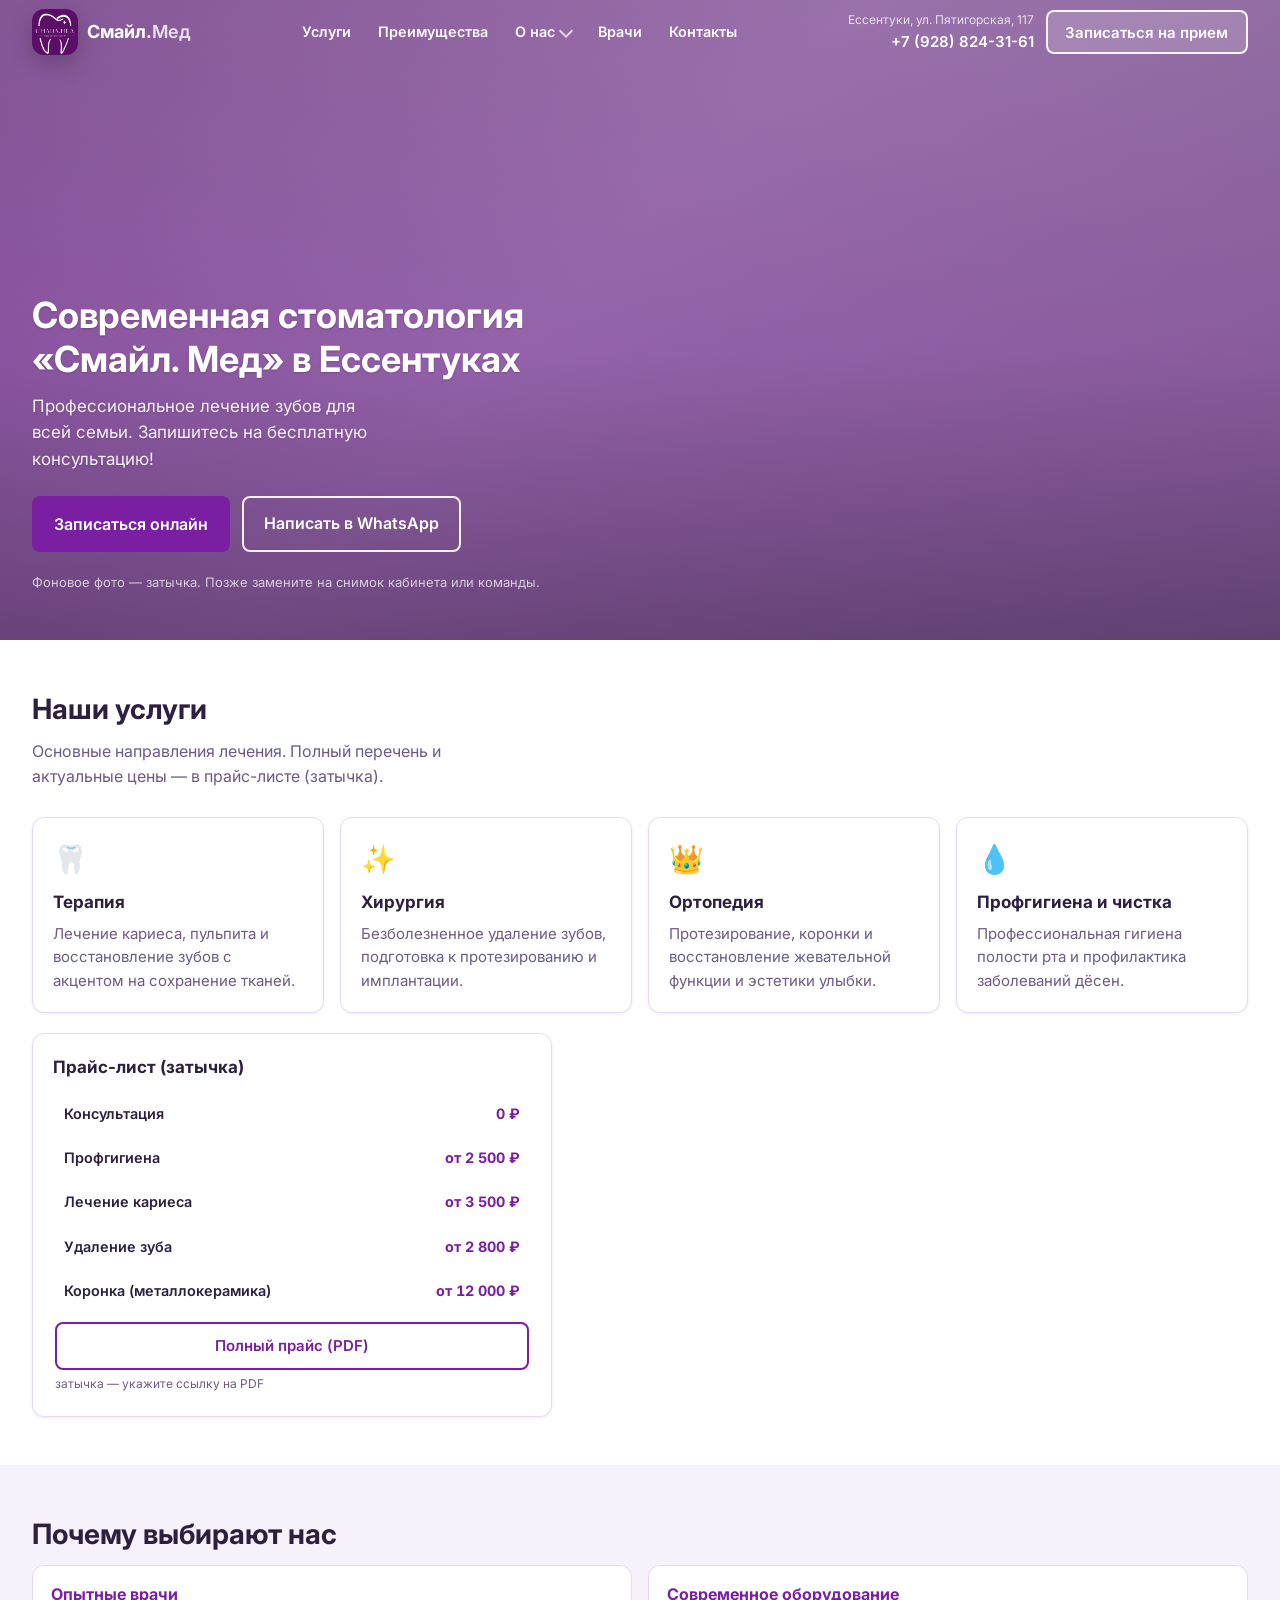
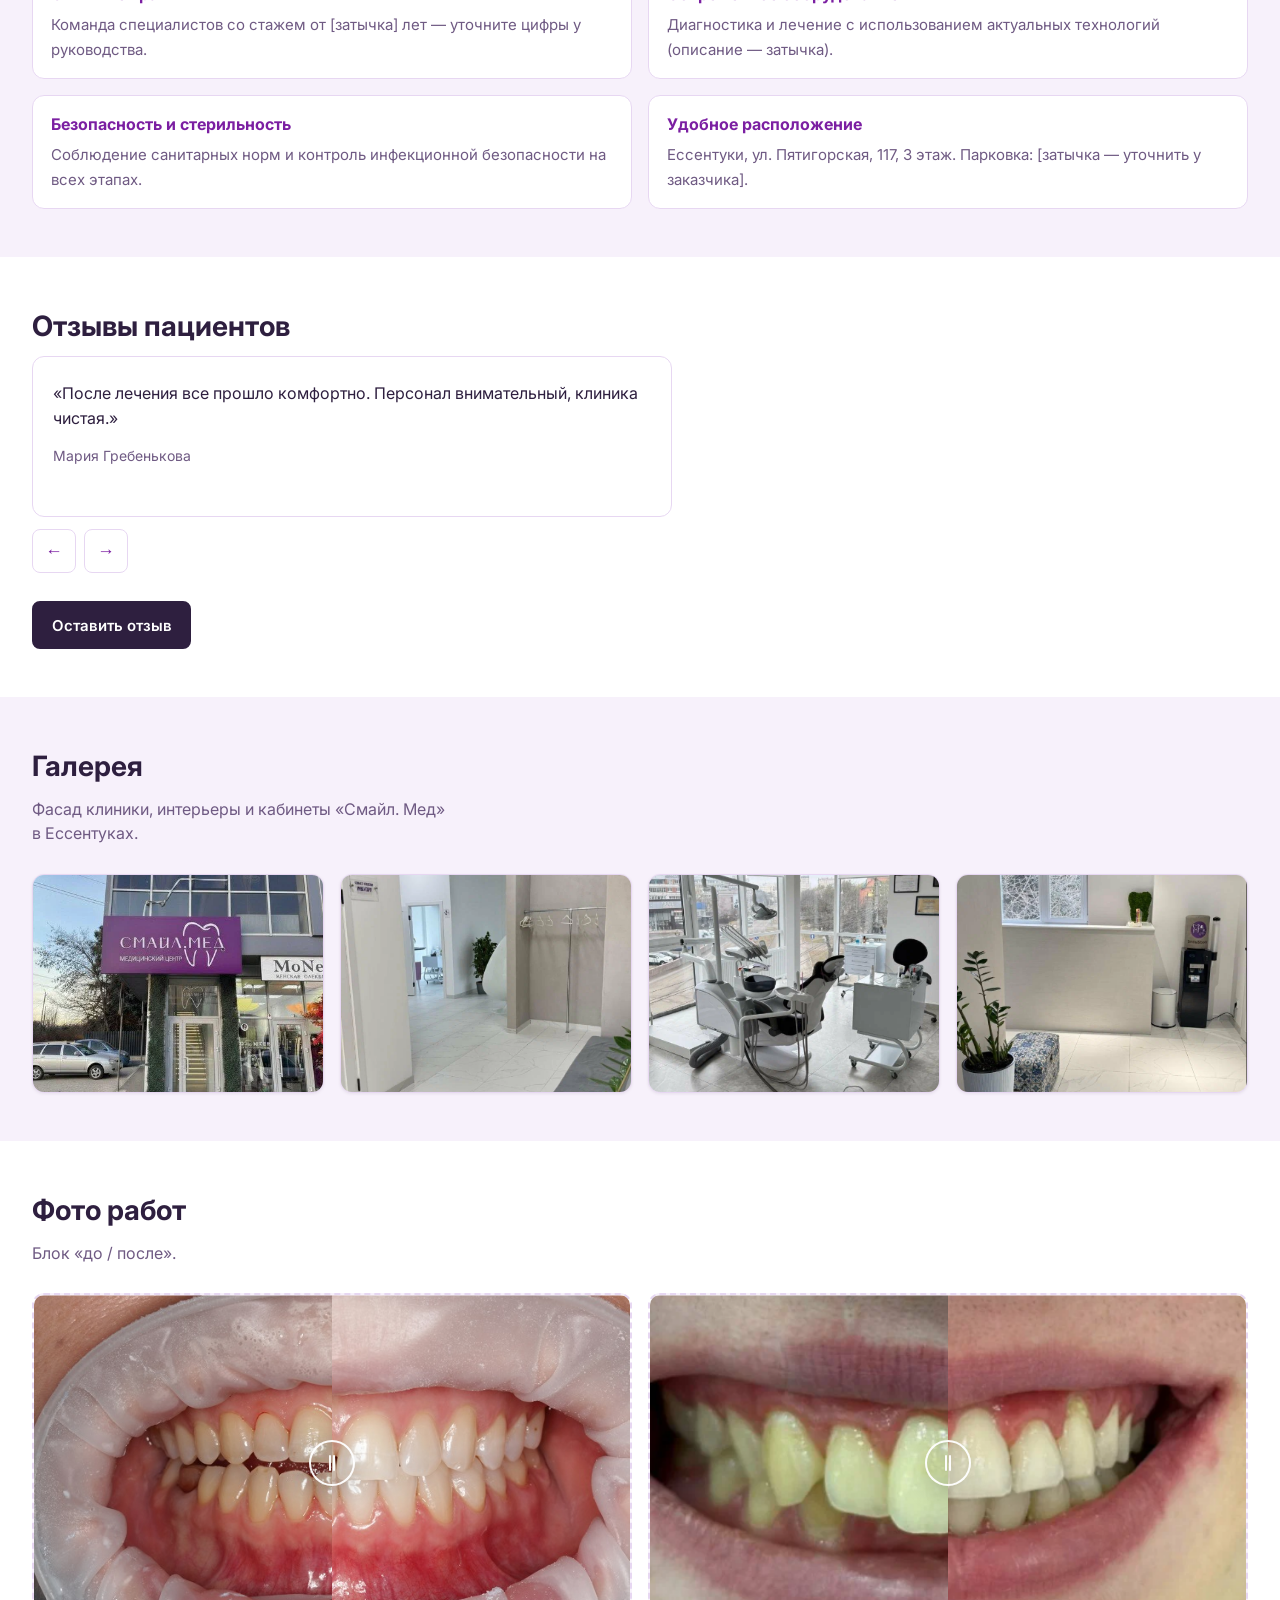
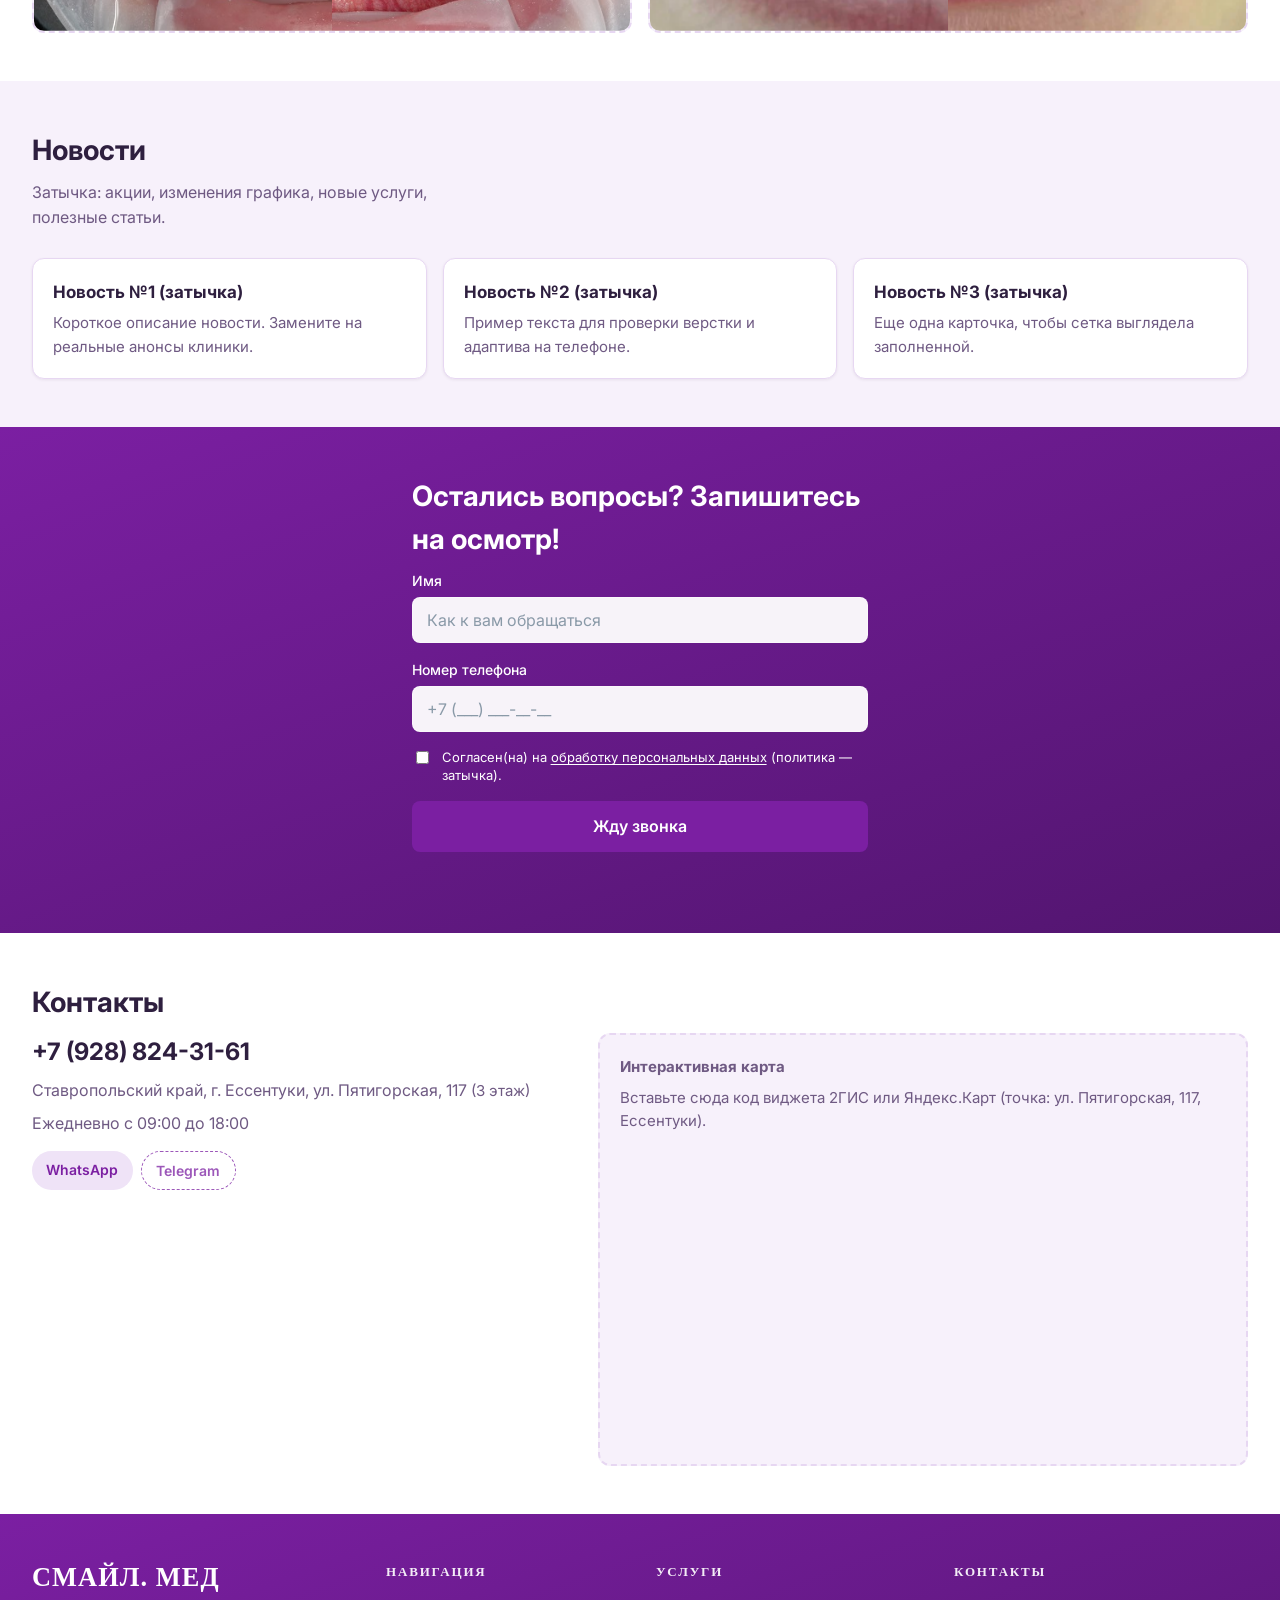
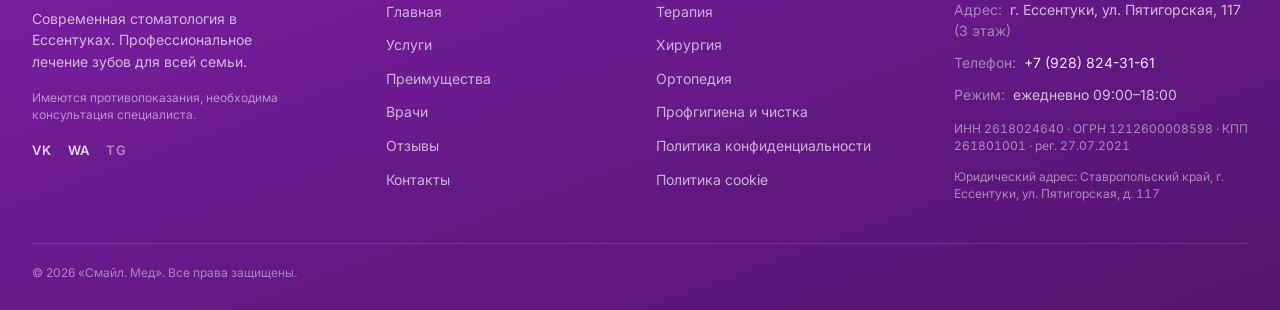
==== commit de5f19f1: "changes: Добавил фотографии в галерею, оставил ссылку для отзывов в картах,+ еще 1 слайдер" ====
--- a/index.html
+++ b/index.html
@@ -8,7 +8,7 @@
   <link rel="preconnect" href="https://fonts.googleapis.com">
   <link rel="preconnect" href="https://fonts.gstatic.com" crossorigin>
   <link href="https://fonts.googleapis.com/css2?family=Inter:wght@400;500;600;700&display=swap" rel="stylesheet">
-  <link rel="stylesheet" href="styles.css">
+  <link rel="stylesheet" href="styles.css?v=20260329">
 </head>
 <body class="page-home">
   <header class="header" id="header">
@@ -186,8 +186,7 @@
           </div>
         </div>
         <div class="section__footer reviews__cta reveal" data-reveal-delay="60">
-          <a href="#" class="btn btn--secondary">Оставить отзыв</a>
-          <span class="placeholder-tag">затычка — ссылка на 2ГИС или Яндекс.Карты</span>
+          <a href="https://yandex.ru/maps/org/smayl_med/218794255006/?ll=42.889830%2C44.054283&z=17.06" class="btn btn--secondary">Оставить отзыв</a>
         </div>
       </div>
     </section>
@@ -195,12 +194,20 @@
     <section class="section section--muted" id="gallery">
       <div class="container">
         <h2 class="section__title reveal">Галерея</h2>
-        <p class="section__lead reveal" data-reveal-delay="60">Затычка: сюда можно добавить фото клиники, оборудования и команды.</p>
+        <p class="section__lead reveal" data-reveal-delay="60">Фасад клиники, интерьеры и кабинеты «Смайл. Мед» в Ессентуках.</p>
         <div class="grid grid--gallery">
-          <div class="ph-card reveal" data-reveal-delay="0">Фото 1 (затычка)</div>
-          <div class="ph-card reveal" data-reveal-delay="80">Фото 2 (затычка)</div>
-          <div class="ph-card reveal" data-reveal-delay="160">Фото 3 (затычка)</div>
-          <div class="ph-card reveal" data-reveal-delay="240">Фото 4 (затычка)</div>
+          <figure class="gallery-card reveal" data-reveal-delay="0">
+            <img src="img/gallery-1.png" alt="Вывеска и вход в медицинский центр «Смайл. Мед»" width="800" height="600" loading="lazy" />
+          </figure>
+          <figure class="gallery-card reveal" data-reveal-delay="80">
+            <img src="img/gallery-2.png" alt="Интерьер клиники, коридор и зона ожидания" width="800" height="600" loading="lazy" />
+          </figure>
+          <figure class="gallery-card reveal" data-reveal-delay="160">
+            <img src="img/gallery-3.png" alt="Стоматологический кабинет с креслом и оборудованием" width="800" height="600" loading="lazy" />
+          </figure>
+          <figure class="gallery-card reveal" data-reveal-delay="240">
+            <img src="img/gallery-4.png" alt="Зона ресепшна и ожидания" width="800" height="600" loading="lazy" />
+          </figure>
         </div>
       </div>
     </section>
@@ -208,7 +215,7 @@
     <section class="section" id="works">
       <div class="container">
         <h2 class="section__title reveal">Фото работ</h2>
-        <p class="section__lead reveal" data-reveal-delay="60">Затычка: блок «до / после». Лучше использовать реальные кейсы с разрешения пациентов.</p>
+        <p class="section__lead reveal" data-reveal-delay="60">Блок «до / после».</p>
         <div class="grid grid--works">
           <div class="ph-card ph-card--wide ba-card--span reveal" data-reveal-delay="0">
             <div class="ba-slider" data-ba-slider aria-label="Слайдер до и после">
@@ -244,7 +251,40 @@
               />
             </div>
           </div>
-          <div class="ph-card ph-card--wide reveal reveal--right" data-reveal-delay="120">Кейс 2: до/после (затычка)</div>
+          <div class="ph-card ph-card--wide ba-card--span reveal" data-reveal-delay="120">
+            <div class="ba-slider" data-ba-slider aria-label="Слайдер до и после, кейс 2">
+              <div class="ba-stage" aria-hidden="true">
+                <img
+                  class="ba-img ba-img--after"
+                  src="img/works2-after.png"
+                  alt=""
+                />
+                <div class="ba-clip" data-ba-clip>
+                  <img
+                    class="ba-img ba-img--before"
+                    src="img/works2-before.png"
+                    alt=""
+                  />
+                </div>
+                <div class="ba-divider" data-ba-divider></div>
+                <div class="ba-handle" data-ba-handle></div>
+
+                <div class="ba-label ba-label--before">До</div>
+                <div class="ba-label ba-label--after">После</div>
+              </div>
+
+              <input
+                class="ba-range"
+                type="range"
+                min="0"
+                max="100"
+                value="50"
+                step="1"
+                aria-label="Перетаскивание до/после, второй кейс"
+                data-ba-range
+              />
+            </div>
+          </div>
         </div>
       </div>
     </section>
@@ -385,6 +425,6 @@
     </div>
   </div>
 
-  <script src="script.js"></script>
+  <script src="script.js?v=20260326"></script>
 </body>
 </html>
--- a/styles.css
+++ b/styles.css
@@ -14,7 +14,7 @@
   --radius-sm: 8px;
   --header-h: 64px;
   --font: "Inter", system-ui, -apple-system, sans-serif;
-  --max-w: 1120px;
+  --max-w: 1420px;
   --transition: 0.2s ease;
   --reveal-duration: 0.72s;
   --reveal-ease: cubic-bezier(0.22, 1, 0.36, 1);
@@ -60,7 +60,13 @@
   width: 100%;
   max-width: var(--max-w);
   margin: 0 auto;
-  padding: 0 1.125rem;
+  padding: 0 clamp(1.125rem, 4vw, 2rem);
+}
+
+@media (min-width: 1600px) {
+  :root {
+    --max-w: 1440px;
+  }
 }
 
 .container--narrow {
@@ -651,6 +657,24 @@
   grid-template-columns: repeat(2, 1fr);
 }
 
+.gallery-card {
+  margin: 0;
+  border-radius: var(--radius);
+  overflow: hidden;
+  border: 1px solid var(--color-border);
+  background: var(--color-bg-muted);
+  box-shadow: var(--shadow-sm);
+  aspect-ratio: 4 / 3;
+}
+
+.gallery-card img {
+  width: 100%;
+  height: 100%;
+  object-fit: cover;
+  object-position: center;
+  display: block;
+}
+
 .grid--works {
   display: grid;
   gap: 1rem;
@@ -1576,10 +1600,6 @@
     grid-template-columns: repeat(2, 1fr);
   }
 
-  .ba-card--span {
-    grid-column: 1;
-  }
-
   .team-grid {
     grid-template-columns: repeat(2, minmax(0, 360px));
   }
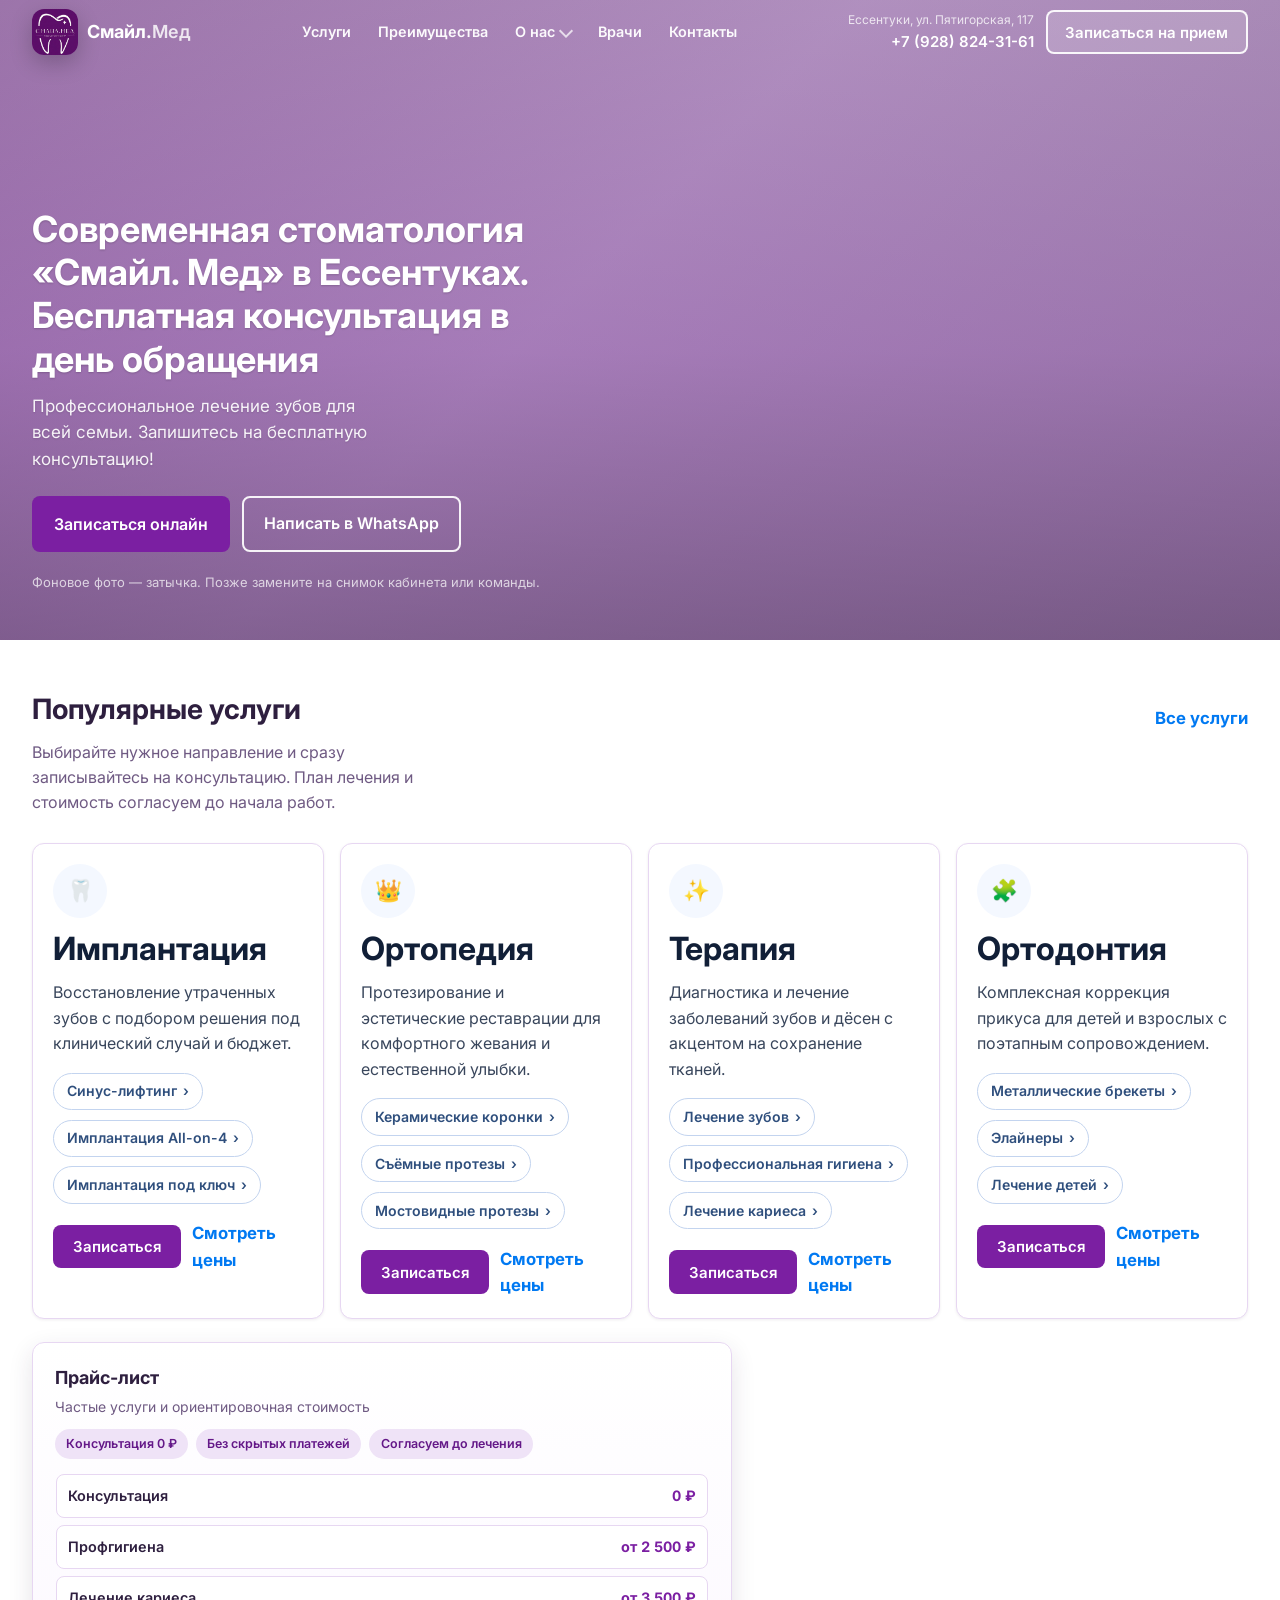
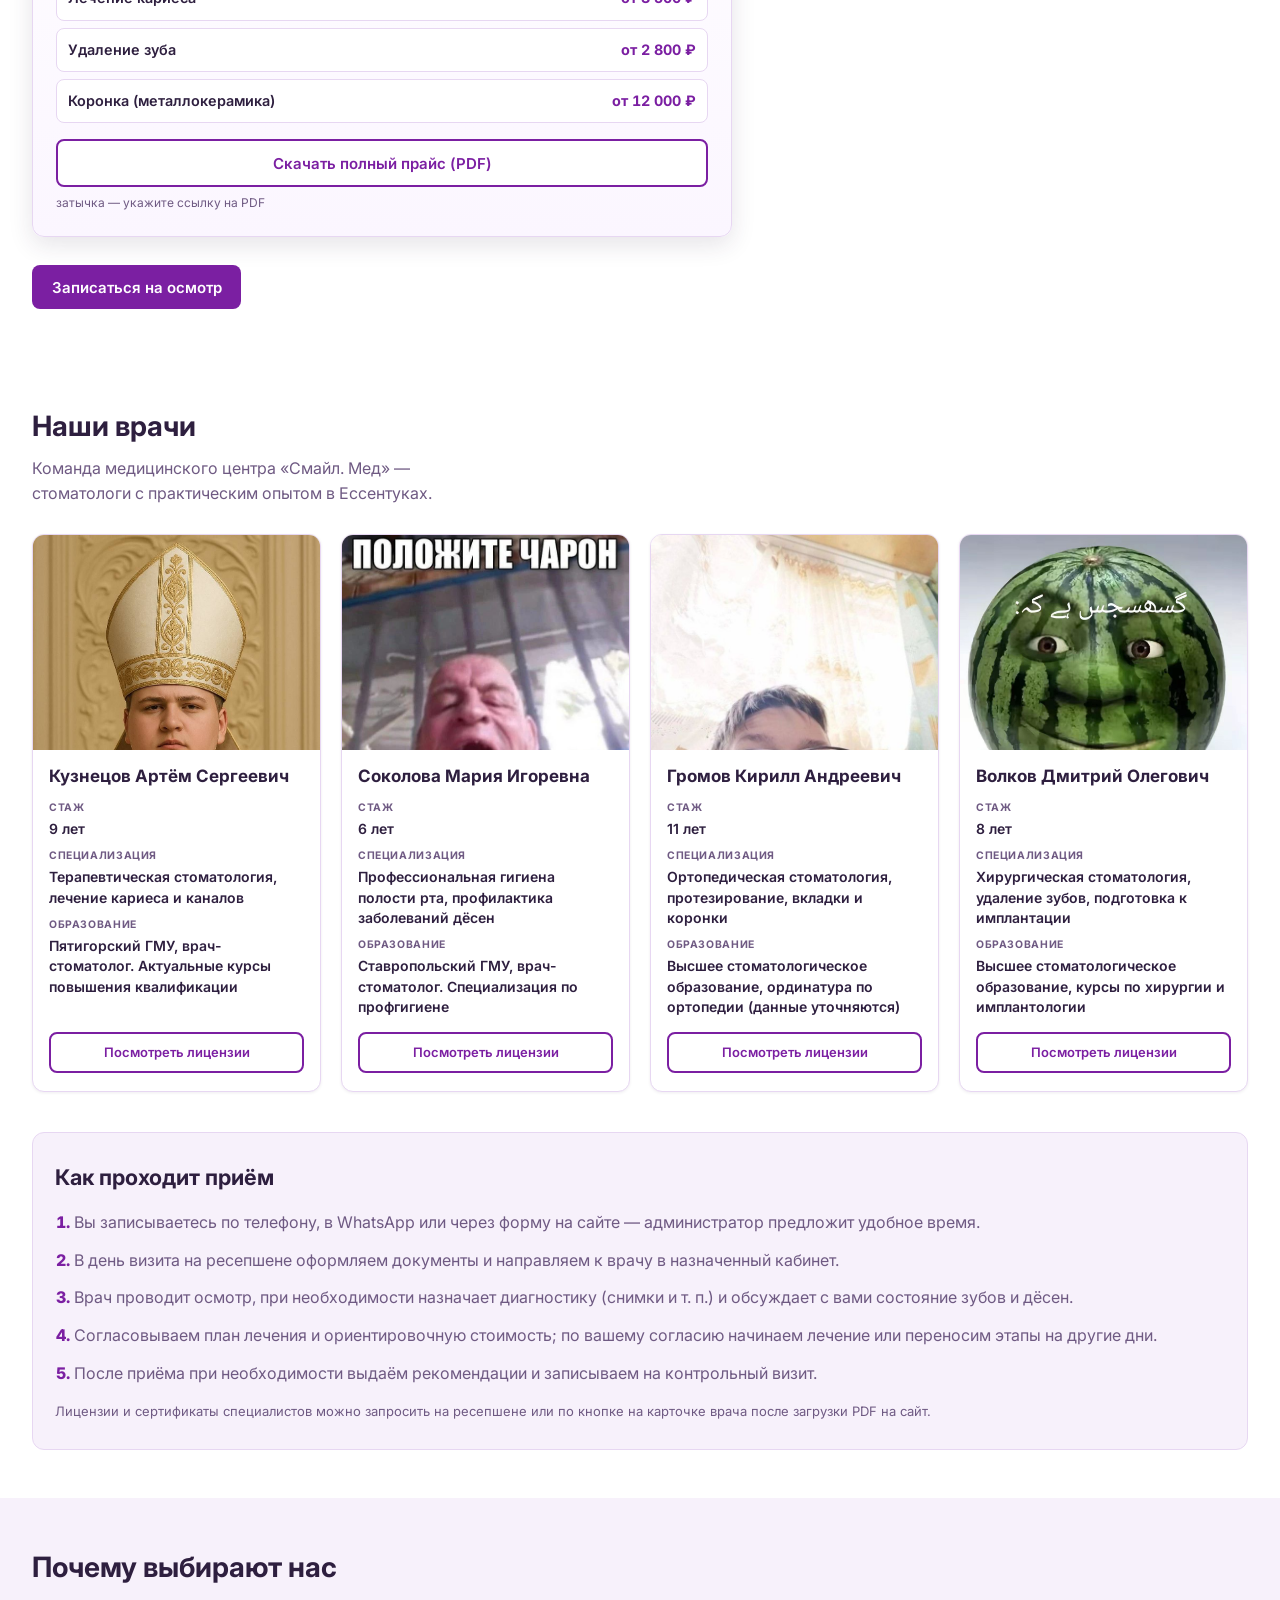
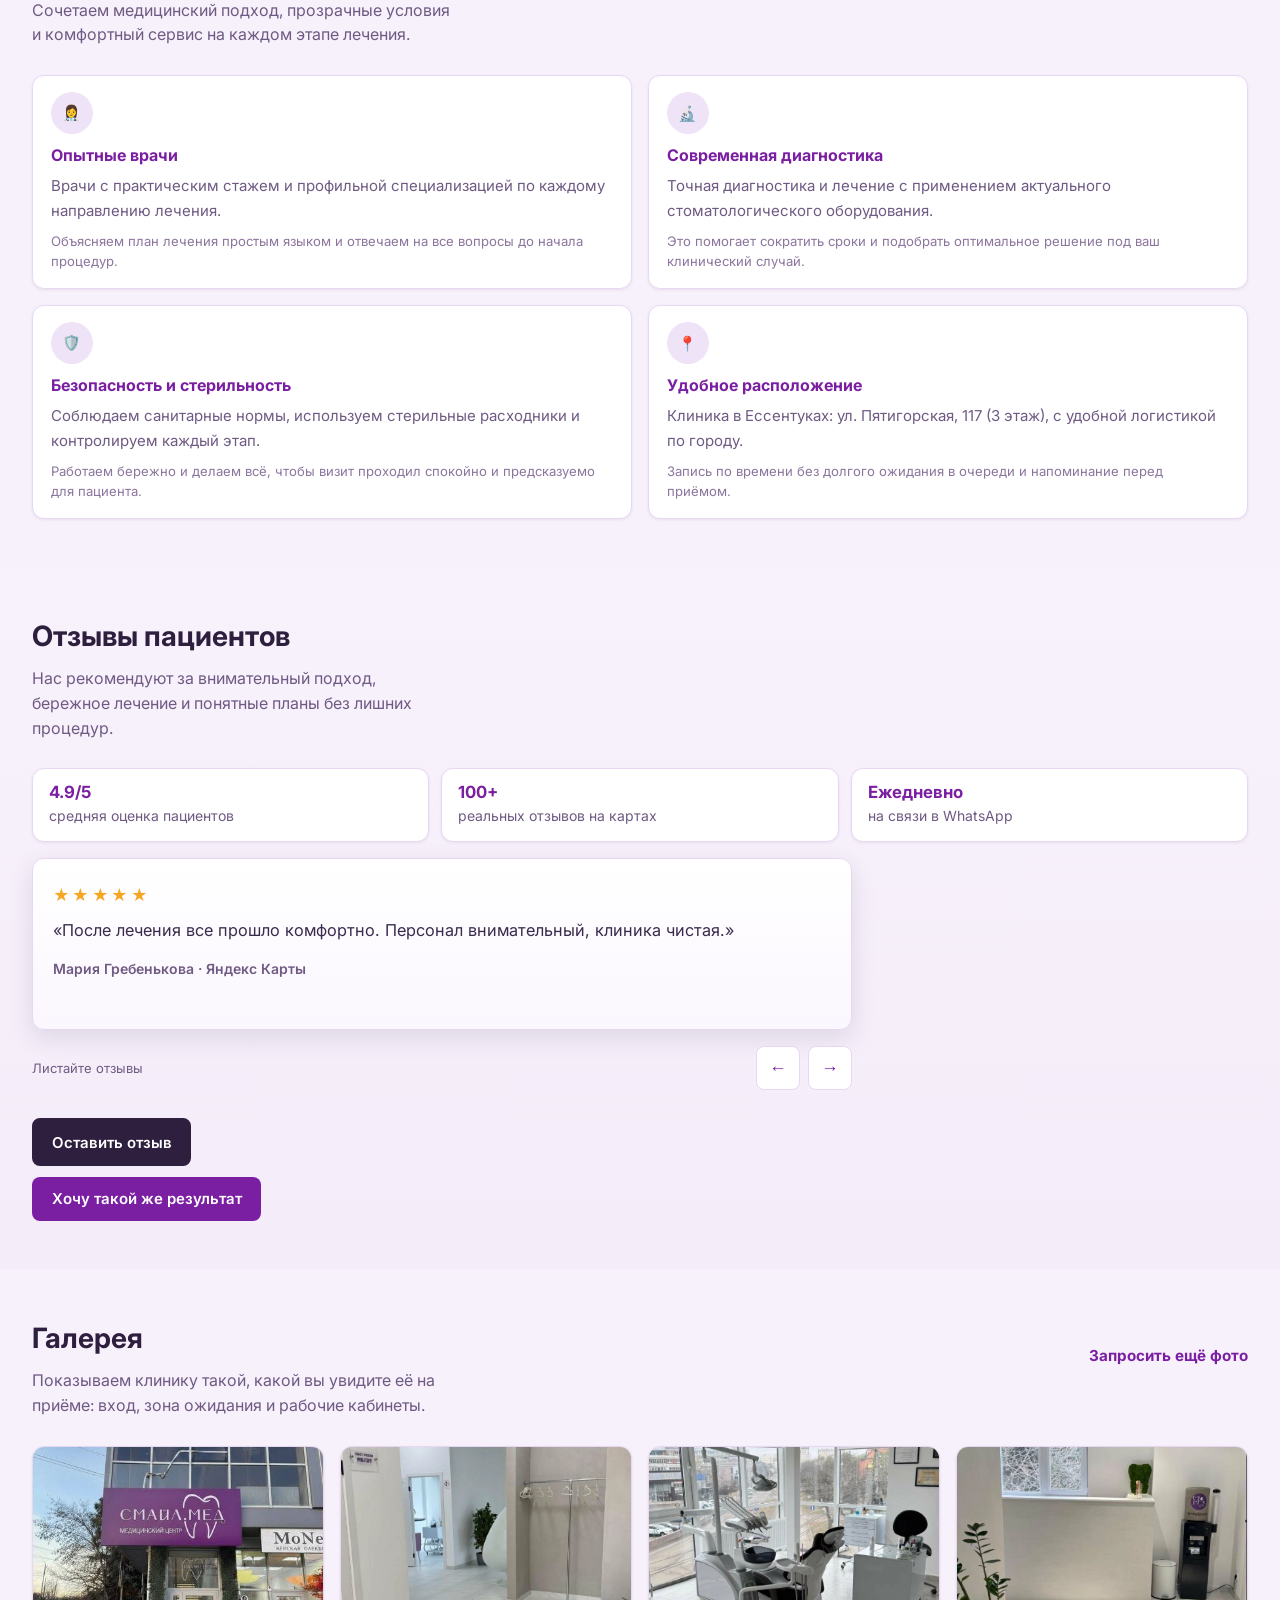
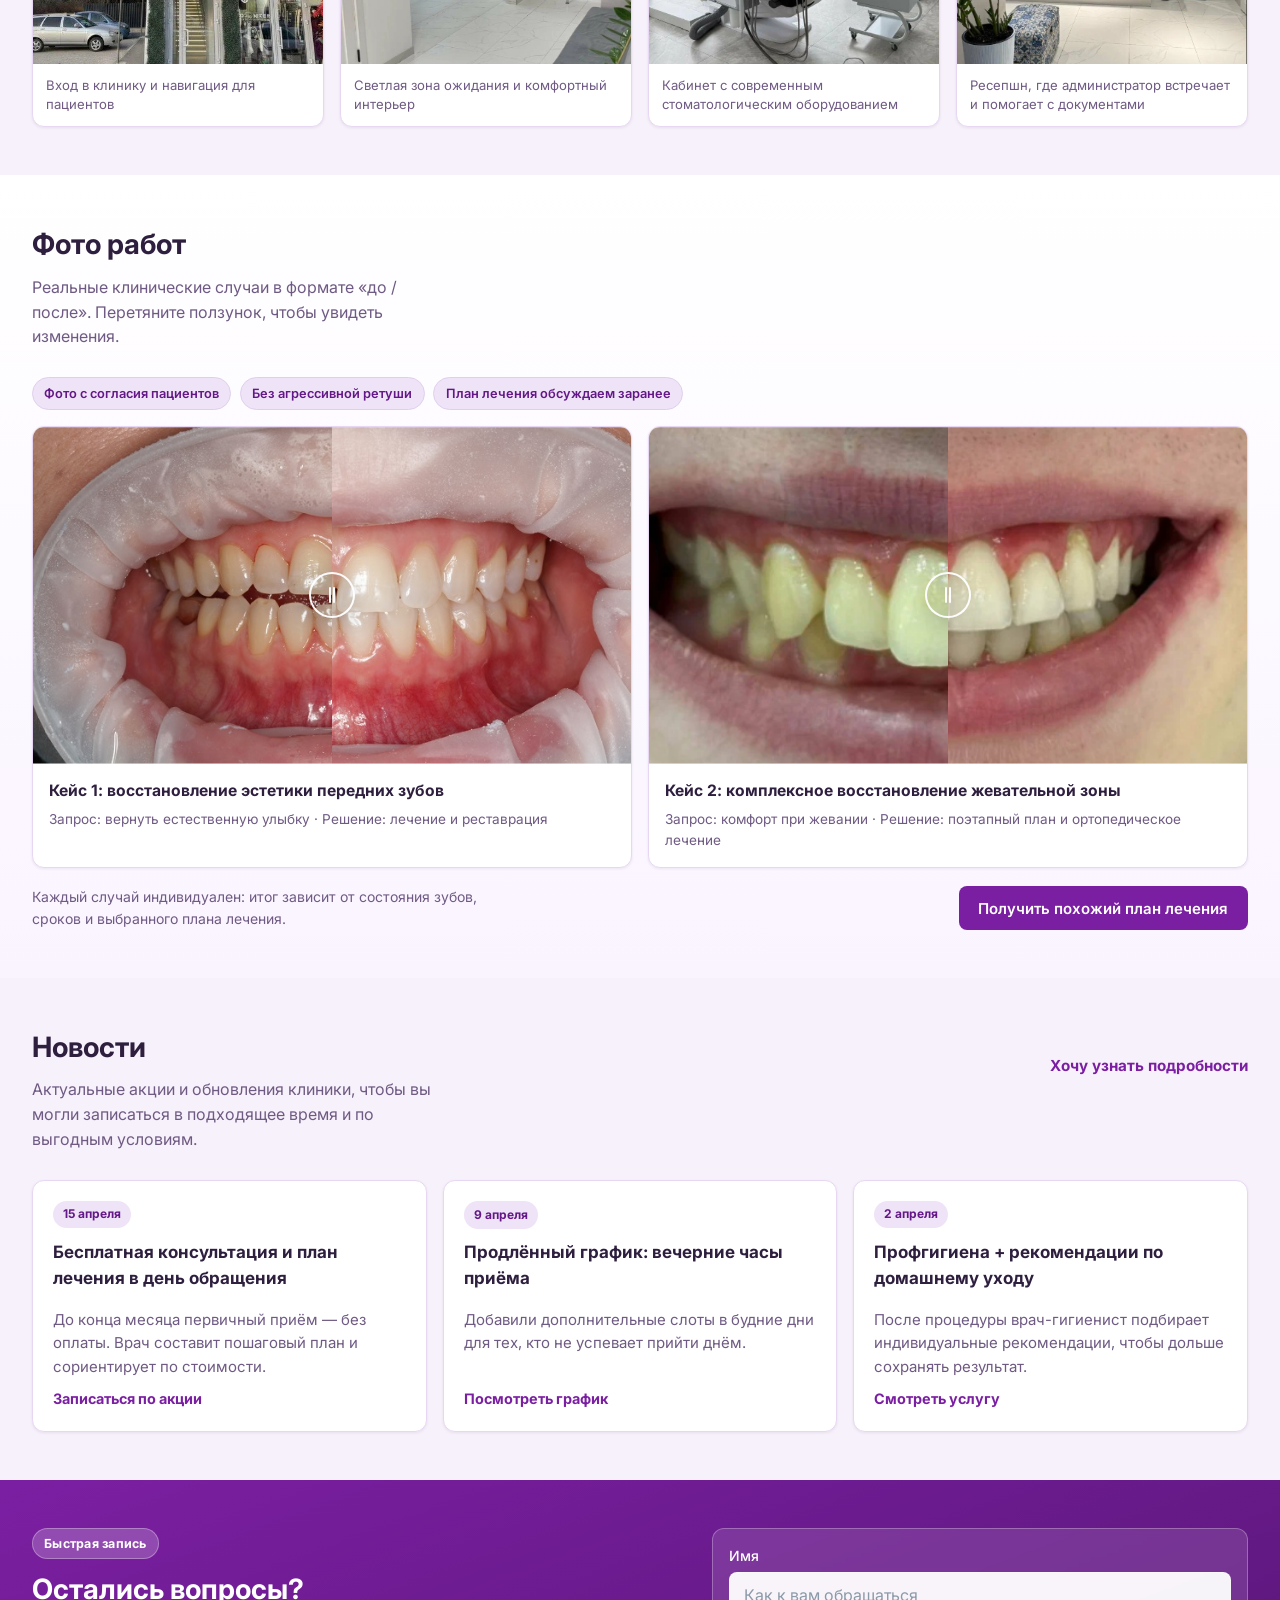
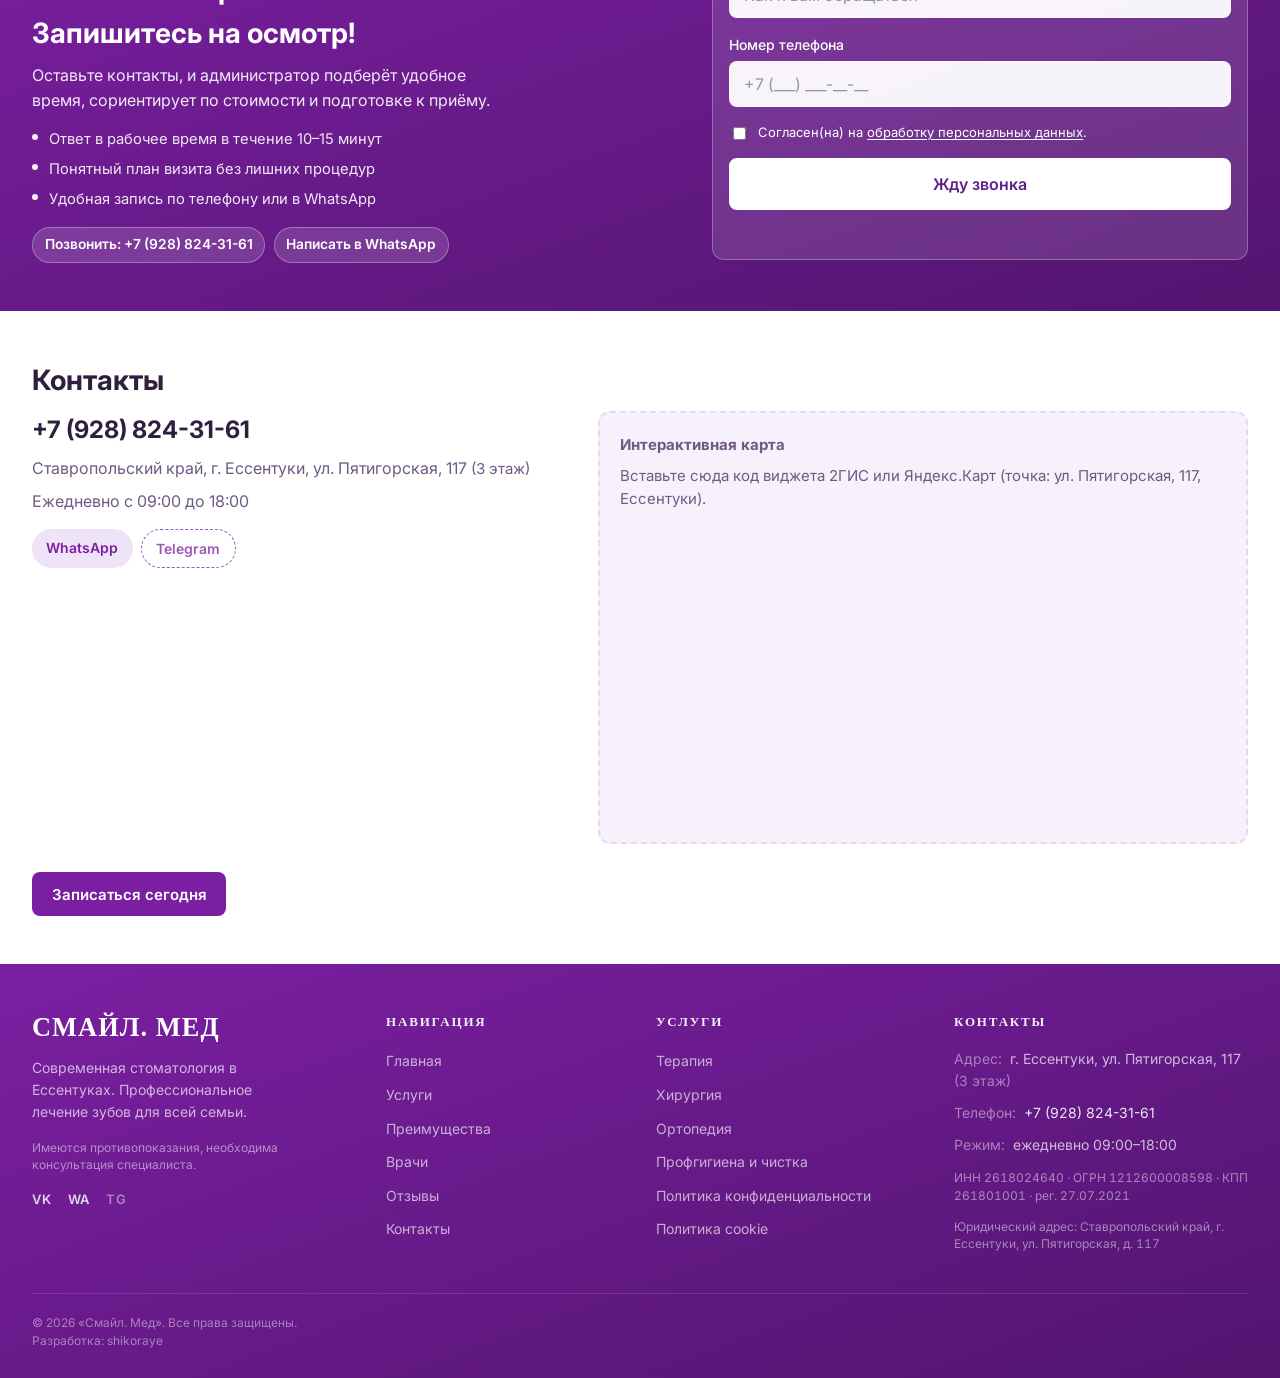
==== commit 438af15c: "changes" ====
--- a/index.html
+++ b/index.html
@@ -8,7 +8,7 @@
   <link rel="preconnect" href="https://fonts.googleapis.com">
   <link rel="preconnect" href="https://fonts.gstatic.com" crossorigin>
   <link href="https://fonts.googleapis.com/css2?family=Inter:wght@400;500;600;700&display=swap" rel="stylesheet">
-  <link rel="stylesheet" href="styles.css?v=20260329">
+  <link rel="stylesheet" href="styles.css?v=20260330">
 </head>
 <body class="page-home">
   <header class="header" id="header">
@@ -31,6 +31,7 @@
             <span class="nav__chev" aria-hidden="true"></span>
           </a>
           <div class="nav__menu" role="menu">
+            <a class="nav__item" role="menuitem" href="#doctors">Врачи</a>
             <a class="nav__item" role="menuitem" href="#reviews">Отзывы</a>
             <a class="nav__item" role="menuitem" href="#gallery">Галерея</a>
             <a class="nav__item" role="menuitem" href="#works">Фото работ</a>
@@ -38,7 +39,7 @@
           </div>
         </div>
 
-        <a class="nav__link" href="doctors.html">Врачи</a>
+        <a class="nav__link" href="#doctors">Врачи</a>
         <a class="nav__link" href="#contacts">Контакты</a>
       </nav>
       <div class="header__meta">
@@ -58,7 +59,7 @@
       <a href="#gallery" class="nav-mobile__link">Галерея</a>
       <a href="#works" class="nav-mobile__link">Фото работ</a>
       <a href="#news" class="nav-mobile__link">Новости</a>
-      <a href="doctors.html" class="nav-mobile__link">Врачи</a>
+      <a href="#doctors" class="nav-mobile__link">Врачи</a>
       <a href="#lead" class="nav-mobile__link">Запись</a>
       <a href="#contacts" class="nav-mobile__link">Контакты</a>
       <button type="button" class="btn btn--primary btn--block" data-open-modal="appointment">Записаться</button>
@@ -70,7 +71,7 @@
       <div class="hero__bg" role="img" aria-label="Затычка: фото интерьера клиники"></div>
       <div class="hero__overlay"></div>
       <div class="container hero__content">
-        <h1 class="hero__title reveal">Современная стоматология «Смайл. Мед» в Ессентуках</h1>
+        <h1 class="hero__title reveal">Современная стоматология «Смайл. Мед» в Ессентуках. Бесплатная консультация в день обращения</h1>
         <p class="hero__subtitle reveal" data-reveal-delay="70">Профессиональное лечение зубов для всей семьи. Запишитесь на бесплатную консультацию!</p>
         <div class="hero__actions reveal" data-reveal-delay="140">
           <button type="button" class="btn btn--primary btn--lg" data-open-modal="appointment">Записаться онлайн</button>
@@ -82,32 +83,79 @@
 
     <section class="section" id="services">
       <div class="container">
-        <h2 class="section__title reveal">Наши услуги</h2>
-        <p class="section__lead reveal" data-reveal-delay="60">Основные направления лечения. Полный перечень и актуальные цены — в прайс-листе (затычка).</p>
-        <div class="grid grid--services">
-          <article class="card reveal" data-reveal-delay="0">
-            <div class="card__icon" aria-hidden="true">🦷</div>
-            <h3 class="card__title">Терапия</h3>
-            <p class="card__text">Лечение кариеса, пульпита и восстановление зубов с акцентом на сохранение тканей.</p>
-          </article>
-          <article class="card reveal" data-reveal-delay="80">
-            <div class="card__icon" aria-hidden="true">✨</div>
-            <h3 class="card__title">Хирургия</h3>
-            <p class="card__text">Безболезненное удаление зубов, подготовка к протезированию и имплантации.</p>
-          </article>
-          <article class="card reveal" data-reveal-delay="160">
-            <div class="card__icon" aria-hidden="true">👑</div>
-            <h3 class="card__title">Ортопедия</h3>
-            <p class="card__text">Протезирование, коронки и восстановление жевательной функции и эстетики улыбки.</p>
-          </article>
-          <article class="card reveal" data-reveal-delay="240">
-            <div class="card__icon" aria-hidden="true">💧</div>
-            <h3 class="card__title">Профгигиена и чистка</h3>
-            <p class="card__text">Профессиональная гигиена полости рта и профилактика заболеваний дёсен.</p>
-          </article>
-        </div>
-        <div class="services__price reveal" data-reveal-delay="100" aria-label="Мини-прайс (затычка)">
-          <h3 class="services__price-title">Прайс-лист (затычка)</h3>
+        <div class="services-head reveal">
+          <h2 class="section__title services-head__title">Популярные услуги</h2>
+          <a class="services-head__all" href="#lead">Все услуги</a>
+        </div>
+        <p class="section__lead reveal" data-reveal-delay="60">Выбирайте нужное направление и сразу записывайтесь на консультацию. План лечения и стоимость согласуем до начала работ.</p>
+        <div class="services-popular">
+          <article class="card service-category reveal" data-reveal-delay="0">
+            <div class="service-category__icon" aria-hidden="true">🦷</div>
+            <h3 class="service-category__title">Имплантация</h3>
+            <p class="service-category__text">Восстановление утраченных зубов с подбором решения под клинический случай и бюджет.</p>
+            <div class="service-category__tags">
+              <a class="service-category__tag" href="#lead">Синус-лифтинг <span aria-hidden="true">›</span></a>
+              <a class="service-category__tag" href="#lead">Имплантация All-on-4 <span aria-hidden="true">›</span></a>
+              <a class="service-category__tag" href="#lead">Имплантация под ключ <span aria-hidden="true">›</span></a>
+            </div>
+            <div class="service-category__actions">
+              <button type="button" class="btn btn--primary" data-open-modal="appointment">Записаться</button>
+              <a class="service-category__link" href="#price-list">Смотреть цены</a>
+            </div>
+          </article>
+          <article class="card service-category reveal" data-reveal-delay="80">
+            <div class="service-category__icon" aria-hidden="true">👑</div>
+            <h3 class="service-category__title">Ортопедия</h3>
+            <p class="service-category__text">Протезирование и эстетические реставрации для комфортного жевания и естественной улыбки.</p>
+            <div class="service-category__tags">
+              <a class="service-category__tag" href="#lead">Керамические коронки <span aria-hidden="true">›</span></a>
+              <a class="service-category__tag" href="#lead">Съёмные протезы <span aria-hidden="true">›</span></a>
+              <a class="service-category__tag" href="#lead">Мостовидные протезы <span aria-hidden="true">›</span></a>
+            </div>
+            <div class="service-category__actions">
+              <button type="button" class="btn btn--primary" data-open-modal="appointment">Записаться</button>
+              <a class="service-category__link" href="#price-list">Смотреть цены</a>
+            </div>
+          </article>
+          <article class="card service-category reveal" data-reveal-delay="160">
+            <div class="service-category__icon" aria-hidden="true">✨</div>
+            <h3 class="service-category__title">Терапия</h3>
+            <p class="service-category__text">Диагностика и лечение заболеваний зубов и дёсен с акцентом на сохранение тканей.</p>
+            <div class="service-category__tags">
+              <a class="service-category__tag" href="#lead">Лечение зубов <span aria-hidden="true">›</span></a>
+              <a class="service-category__tag" href="#lead">Профессиональная гигиена <span aria-hidden="true">›</span></a>
+              <a class="service-category__tag" href="#lead">Лечение кариеса <span aria-hidden="true">›</span></a>
+            </div>
+            <div class="service-category__actions">
+              <button type="button" class="btn btn--primary" data-open-modal="appointment">Записаться</button>
+              <a class="service-category__link" href="#price-list">Смотреть цены</a>
+            </div>
+          </article>
+          <article class="card service-category reveal" data-reveal-delay="240">
+            <div class="service-category__icon" aria-hidden="true">🧩</div>
+            <h3 class="service-category__title">Ортодонтия</h3>
+            <p class="service-category__text">Комплексная коррекция прикуса для детей и взрослых с поэтапным сопровождением.</p>
+            <div class="service-category__tags">
+              <a class="service-category__tag" href="#lead">Металлические брекеты <span aria-hidden="true">›</span></a>
+              <a class="service-category__tag" href="#lead">Элайнеры <span aria-hidden="true">›</span></a>
+              <a class="service-category__tag" href="#lead">Лечение детей <span aria-hidden="true">›</span></a>
+            </div>
+            <div class="service-category__actions">
+              <button type="button" class="btn btn--primary" data-open-modal="appointment">Записаться</button>
+              <a class="service-category__link" href="#price-list">Смотреть цены</a>
+            </div>
+          </article>
+        </div>
+        <div class="services__price reveal" id="price-list" data-reveal-delay="100" aria-label="Мини-прайс (затычка)">
+          <div class="services__price-head">
+            <h3 class="services__price-title">Прайс-лист</h3>
+            <p class="services__price-subtitle">Частые услуги и ориентировочная стоимость</p>
+          </div>
+          <div class="services__price-badges">
+            <span class="services__price-badge">Консультация 0 ₽</span>
+            <span class="services__price-badge">Без скрытых платежей</span>
+            <span class="services__price-badge">Согласуем до лечения</span>
+          </div>
           <div class="price-mini">
             <div class="price-mini__row">
               <span class="price-mini__name">Консультация</span>
@@ -129,93 +177,240 @@
               <span class="price-mini__name">Коронка (металлокерамика)</span>
               <span class="price-mini__price">от 12 000 ₽</span>
             </div>
-            <a href="#" class="btn btn--outline btn--block price-mini__btn" id="price-placeholder">Полный прайс (PDF)</a>
+            <a href="#" class="btn btn--outline btn--block price-mini__btn" id="price-placeholder">Скачать полный прайс (PDF)</a>
             <span class="placeholder-tag">затычка — укажите ссылку на PDF</span>
           </div>
         </div>
+        <div class="section__footer reveal" data-reveal-delay="140">
+          <button type="button" class="btn btn--primary" data-open-modal="appointment">Записаться на осмотр</button>
+        </div>
+      </div>
+    </section>
+
+    <section class="section" id="doctors">
+      <div class="container">
+        <h2 class="section__title reveal">Наши врачи</h2>
+        <p class="section__lead reveal" data-reveal-delay="50">Команда медицинского центра «Смайл. Мед» — стоматологи с практическим опытом в Ессентуках.</p>
+        <div class="doctors-grid">
+          <article class="doctor-card reveal" data-reveal-delay="0">
+            <img class="doctor-card__photo" src="img/doctor-1.png" alt="Кузнецов Артём Сергеевич" width="400" height="280" loading="lazy" />
+            <div class="doctor-card__body">
+              <h3 class="doctor-card__name">Кузнецов Артём Сергеевич</h3>
+              <dl class="doctor-card__facts">
+                <div>
+                  <dt>Стаж</dt>
+                  <dd>9 лет</dd>
+                </div>
+                <div>
+                  <dt>Специализация</dt>
+                  <dd>Терапевтическая стоматология, лечение кариеса и каналов</dd>
+                </div>
+                <div>
+                  <dt>Образование</dt>
+                  <dd>Пятигорский ГМУ, врач-стоматолог. Актуальные курсы повышения квалификации</dd>
+                </div>
+              </dl>
+              <a href="#" class="btn btn--outline btn--block doctor-card__license" data-license-placeholder>Посмотреть лицензии</a>
+            </div>
+          </article>
+          <article class="doctor-card reveal" data-reveal-delay="80">
+            <img class="doctor-card__photo" src="img/doctor-2.png" alt="Соколова Мария Игоревна" width="400" height="280" loading="lazy" />
+            <div class="doctor-card__body">
+              <h3 class="doctor-card__name">Соколова Мария Игоревна</h3>
+              <dl class="doctor-card__facts">
+                <div>
+                  <dt>Стаж</dt>
+                  <dd>6 лет</dd>
+                </div>
+                <div>
+                  <dt>Специализация</dt>
+                  <dd>Профессиональная гигиена полости рта, профилактика заболеваний дёсен</dd>
+                </div>
+                <div>
+                  <dt>Образование</dt>
+                  <dd>Ставропольский ГМУ, врач-стоматолог. Специализация по профгигиене</dd>
+                </div>
+              </dl>
+              <a href="#" class="btn btn--outline btn--block doctor-card__license" data-license-placeholder>Посмотреть лицензии</a>
+            </div>
+          </article>
+          <article class="doctor-card reveal" data-reveal-delay="160">
+            <img class="doctor-card__photo" src="img/doctor-3.png" alt="Громов Кирилл Андреевич" width="400" height="280" loading="lazy" />
+            <div class="doctor-card__body">
+              <h3 class="doctor-card__name">Громов Кирилл Андреевич</h3>
+              <dl class="doctor-card__facts">
+                <div>
+                  <dt>Стаж</dt>
+                  <dd>11 лет</dd>
+                </div>
+                <div>
+                  <dt>Специализация</dt>
+                  <dd>Ортопедическая стоматология, протезирование, вкладки и коронки</dd>
+                </div>
+                <div>
+                  <dt>Образование</dt>
+                  <dd>Высшее стоматологическое образование, ординатура по ортопедии (данные уточняются)</dd>
+                </div>
+              </dl>
+              <a href="#" class="btn btn--outline btn--block doctor-card__license" data-license-placeholder>Посмотреть лицензии</a>
+            </div>
+          </article>
+          <article class="doctor-card reveal" data-reveal-delay="240">
+            <img class="doctor-card__photo" src="img/doctor-4.png" alt="Волков Дмитрий Олегович" width="400" height="280" loading="lazy" />
+            <div class="doctor-card__body">
+              <h3 class="doctor-card__name">Волков Дмитрий Олегович</h3>
+              <dl class="doctor-card__facts">
+                <div>
+                  <dt>Стаж</dt>
+                  <dd>8 лет</dd>
+                </div>
+                <div>
+                  <dt>Специализация</dt>
+                  <dd>Хирургическая стоматология, удаление зубов, подготовка к имплантации</dd>
+                </div>
+                <div>
+                  <dt>Образование</dt>
+                  <dd>Высшее стоматологическое образование, курсы по хирургии и имплантологии</dd>
+                </div>
+              </dl>
+              <a href="#" class="btn btn--outline btn--block doctor-card__license" data-license-placeholder>Посмотреть лицензии</a>
+            </div>
+          </article>
+        </div>
+        <div class="visit-block reveal" data-reveal-delay="100">
+          <h3 class="visit-block__title">Как проходит приём</h3>
+          <ol class="visit-steps">
+            <li>Вы записываетесь по телефону, в WhatsApp или через форму на сайте — администратор предложит удобное время.</li>
+            <li>В день визита на ресепшене оформляем документы и направляем к врачу в назначенный кабинет.</li>
+            <li>Врач проводит осмотр, при необходимости назначает диагностику (снимки и т. п.) и обсуждает с вами состояние зубов и дёсен.</li>
+            <li>Согласовываем план лечения и ориентировочную стоимость; по вашему согласию начинаем лечение или переносим этапы на другие дни.</li>
+            <li>После приёма при необходимости выдаём рекомендации и записываем на контрольный визит.</li>
+          </ol>
+          <p class="visit-block__note">Лицензии и сертификаты специалистов можно запросить на ресепшене или по кнопке на карточке врача после загрузки PDF на сайт.</p>
+        </div>
       </div>
     </section>
 
     <section class="section section--muted" id="advantages">
       <div class="container">
         <h2 class="section__title reveal">Почему выбирают нас</h2>
+        <p class="section__lead reveal" data-reveal-delay="40">Сочетаем медицинский подход, прозрачные условия и комфортный сервис на каждом этапе лечения.</p>
         <ul class="advantages">
           <li class="advantages__item reveal reveal--left" data-reveal-delay="0">
+            <span class="advantages__icon" aria-hidden="true">👩‍⚕️</span>
             <strong>Опытные врачи</strong>
-            <span>Команда специалистов со стажем от [затычка] лет — уточните цифры у руководства.</span>
+            <span>Врачи с практическим стажем и профильной специализацией по каждому направлению лечения.</span>
+            <p class="advantages__note">Объясняем план лечения простым языком и отвечаем на все вопросы до начала процедур.</p>
           </li>
           <li class="advantages__item reveal reveal--right" data-reveal-delay="80">
-            <strong>Современное оборудование</strong>
-            <span>Диагностика и лечение с использованием актуальных технологий (описание — затычка).</span>
+            <span class="advantages__icon" aria-hidden="true">🔬</span>
+            <strong>Современная диагностика</strong>
+            <span>Точная диагностика и лечение с применением актуального стоматологического оборудования.</span>
+            <p class="advantages__note">Это помогает сократить сроки и подобрать оптимальное решение под ваш клинический случай.</p>
           </li>
           <li class="advantages__item reveal reveal--left" data-reveal-delay="160">
+            <span class="advantages__icon" aria-hidden="true">🛡️</span>
             <strong>Безопасность и стерильность</strong>
-            <span>Соблюдение санитарных норм и контроль инфекционной безопасности на всех этапах.</span>
+            <span>Соблюдаем санитарные нормы, используем стерильные расходники и контролируем каждый этап.</span>
+            <p class="advantages__note">Работаем бережно и делаем всё, чтобы визит проходил спокойно и предсказуемо для пациента.</p>
           </li>
           <li class="advantages__item reveal reveal--right" data-reveal-delay="240">
+            <span class="advantages__icon" aria-hidden="true">📍</span>
             <strong>Удобное расположение</strong>
-            <span>Ессентуки, ул. Пятигорская, 117, 3 этаж. Парковка: [затычка — уточнить у заказчика].</span>
+            <span>Клиника в Ессентуках: ул. Пятигорская, 117 (3 этаж), с удобной логистикой по городу.</span>
+            <p class="advantages__note">Запись по времени без долгого ожидания в очереди и напоминание перед приёмом.</p>
           </li>
         </ul>
       </div>
     </section>
 
-    <section class="section" id="reviews">
+    <section class="section section--muted reviews-section" id="reviews">
       <div class="container">
         <h2 class="section__title reveal">Отзывы пациентов</h2>
+        <p class="section__lead reveal" data-reveal-delay="40">Нас рекомендуют за внимательный подход, бережное лечение и понятные планы без лишних процедур.</p>
+        <div class="reviews__trust reveal" data-reveal-delay="60">
+          <p class="reviews__trust-item"><strong>4.9/5</strong><span>средняя оценка пациентов</span></p>
+          <p class="reviews__trust-item"><strong>100+</strong><span>реальных отзывов на картах</span></p>
+          <p class="reviews__trust-item"><strong>Ежедневно</strong><span>на связи в WhatsApp</span></p>
+        </div>
         <div class="reviews reveal reveal--scale" data-carousel data-reveal-delay="80">
           <div class="reviews__viewport">
             <div class="reviews__track" data-carousel-track>
               <blockquote class="review">
+                <div class="review__rating" aria-label="Оценка 5 из 5">★★★★★</div>
                 <p>«После лечения все прошло комфортно. Персонал внимательный, клиника чистая.»</p>
-                <cite>Мария Гребенькова</cite>
+                <cite>Мария Гребенькова · Яндекс Карты</cite>
               </blockquote>
               <blockquote class="review">
-                <p>«Компетентные врачи,нашли подход к ребёнку,дали маленькие подарочки.»</p>
-                <cite>Елена Лященко</cite>
+                <div class="review__rating" aria-label="Оценка 5 из 5">★★★★★</div>
+                <p>«Компетентные врачи, нашли подход к ребёнку, дали маленькие подарочки.»</p>
+                <cite>Елена Лященко · Яндекс Карты</cite>
               </blockquote>
               <blockquote class="review">
-                <p>«Хорошая клиника! Стоматолог профи, своё дело знает от и до. Всей проходи профилактику и лечение. Если проблемы с зубами,то Вам однозначно в эту клинику..»</p>
-                <cite>Мокуров Александр</cite>
+                <div class="review__rating" aria-label="Оценка 5 из 5">★★★★★</div>
+                <p>«Хорошая клиника! Стоматолог — профи, своё дело знает от и до. Проходил профилактику и лечение. Если проблемы с зубами — вам однозначно сюда.»</p>
+                <cite>Мокуров Александр · Яндекс Карты</cite>
               </blockquote>
             </div>
           </div>
           <div class="reviews__controls">
+            <span class="reviews__hint">Листайте отзывы</span>
             <button type="button" class="reviews__btn" aria-label="Предыдущий отзыв" data-carousel-prev>&#8592;</button>
             <button type="button" class="reviews__btn" aria-label="Следующий отзыв" data-carousel-next>&#8594;</button>
           </div>
         </div>
         <div class="section__footer reviews__cta reveal" data-reveal-delay="60">
           <a href="https://yandex.ru/maps/org/smayl_med/218794255006/?ll=42.889830%2C44.054283&z=17.06" class="btn btn--secondary">Оставить отзыв</a>
+          <button type="button" class="btn btn--primary" data-open-modal="appointment">Хочу такой же результат</button>
         </div>
       </div>
     </section>
 
     <section class="section section--muted" id="gallery">
       <div class="container">
-        <h2 class="section__title reveal">Галерея</h2>
-        <p class="section__lead reveal" data-reveal-delay="60">Фасад клиники, интерьеры и кабинеты «Смайл. Мед» в Ессентуках.</p>
+        <div class="gallery-head reveal">
+          <h2 class="section__title">Галерея</h2>
+          <a class="gallery-head__link" href="https://wa.me/79288243161" target="_blank" rel="noopener noreferrer">Запросить ещё фото</a>
+        </div>
+        <p class="section__lead reveal" data-reveal-delay="60">Показываем клинику такой, какой вы увидите её на приёме: вход, зона ожидания и рабочие кабинеты.</p>
         <div class="grid grid--gallery">
           <figure class="gallery-card reveal" data-reveal-delay="0">
-            <img src="img/gallery-1.png" alt="Вывеска и вход в медицинский центр «Смайл. Мед»" width="800" height="600" loading="lazy" />
+            <div class="gallery-card__media">
+              <img src="img/gallery-1.png" alt="Вывеска и вход в медицинский центр «Смайл. Мед»" width="800" height="600" loading="lazy" />
+            </div>
+            <figcaption class="gallery-card__caption">Вход в клинику и навигация для пациентов</figcaption>
           </figure>
           <figure class="gallery-card reveal" data-reveal-delay="80">
-            <img src="img/gallery-2.png" alt="Интерьер клиники, коридор и зона ожидания" width="800" height="600" loading="lazy" />
+            <div class="gallery-card__media">
+              <img src="img/gallery-2.png" alt="Интерьер клиники, коридор и зона ожидания" width="800" height="600" loading="lazy" />
+            </div>
+            <figcaption class="gallery-card__caption">Светлая зона ожидания и комфортный интерьер</figcaption>
           </figure>
           <figure class="gallery-card reveal" data-reveal-delay="160">
-            <img src="img/gallery-3.png" alt="Стоматологический кабинет с креслом и оборудованием" width="800" height="600" loading="lazy" />
+            <div class="gallery-card__media">
+              <img src="img/gallery-3.png" alt="Стоматологический кабинет с креслом и оборудованием" width="800" height="600" loading="lazy" />
+            </div>
+            <figcaption class="gallery-card__caption">Кабинет с современным стоматологическим оборудованием</figcaption>
           </figure>
           <figure class="gallery-card reveal" data-reveal-delay="240">
-            <img src="img/gallery-4.png" alt="Зона ресепшна и ожидания" width="800" height="600" loading="lazy" />
+            <div class="gallery-card__media">
+              <img src="img/gallery-4.png" alt="Зона ресепшна и ожидания" width="800" height="600" loading="lazy" />
+            </div>
+            <figcaption class="gallery-card__caption">Ресепшн, где администратор встречает и помогает с документами</figcaption>
           </figure>
         </div>
       </div>
     </section>
 
-    <section class="section" id="works">
+    <section class="section works-section" id="works">
       <div class="container">
         <h2 class="section__title reveal">Фото работ</h2>
-        <p class="section__lead reveal" data-reveal-delay="60">Блок «до / после».</p>
+        <p class="section__lead reveal" data-reveal-delay="60">Реальные клинические случаи в формате «до / после». Перетяните ползунок, чтобы увидеть изменения.</p>
+        <div class="works__trust reveal" data-reveal-delay="90">
+          <span class="works__trust-item">Фото с согласия пациентов</span>
+          <span class="works__trust-item">Без агрессивной ретуши</span>
+          <span class="works__trust-item">План лечения обсуждаем заранее</span>
+        </div>
         <div class="grid grid--works">
           <div class="ph-card ph-card--wide ba-card--span reveal" data-reveal-delay="0">
             <div class="ba-slider" data-ba-slider aria-label="Слайдер до и после">
@@ -250,6 +445,10 @@
                 data-ba-range
               />
             </div>
+            <div class="works-case">
+              <h3 class="works-case__title">Кейс 1: восстановление эстетики передних зубов</h3>
+              <p class="works-case__meta">Запрос: вернуть естественную улыбку · Решение: лечение и реставрация</p>
+            </div>
           </div>
           <div class="ph-card ph-card--wide ba-card--span reveal" data-reveal-delay="120">
             <div class="ba-slider" data-ba-slider aria-label="Слайдер до и после, кейс 2">
@@ -284,51 +483,83 @@
                 data-ba-range
               />
             </div>
-          </div>
+            <div class="works-case">
+              <h3 class="works-case__title">Кейс 2: комплексное восстановление жевательной зоны</h3>
+              <p class="works-case__meta">Запрос: комфорт при жевании · Решение: поэтапный план и ортопедическое лечение</p>
+            </div>
+          </div>
+        </div>
+        <div class="works__footer reveal" data-reveal-delay="140">
+          <p class="works__note">Каждый случай индивидуален: итог зависит от состояния зубов, сроков и выбранного плана лечения.</p>
+          <button type="button" class="btn btn--primary" data-open-modal="appointment">Получить похожий план лечения</button>
         </div>
       </div>
     </section>
 
     <section class="section section--muted" id="news">
       <div class="container">
-        <h2 class="section__title reveal">Новости</h2>
-        <p class="section__lead reveal" data-reveal-delay="60">Затычка: акции, изменения графика, новые услуги, полезные статьи.</p>
+        <div class="news-head reveal">
+          <h2 class="section__title">Новости</h2>
+          <a class="news-head__link" href="#lead">Хочу узнать подробности</a>
+        </div>
+        <p class="section__lead reveal" data-reveal-delay="60">Актуальные акции и обновления клиники, чтобы вы могли записаться в подходящее время и по выгодным условиям.</p>
         <div class="grid grid--news">
-          <article class="card reveal" data-reveal-delay="0">
-            <h3 class="card__title">Новость №1 (затычка)</h3>
-            <p class="card__text">Короткое описание новости. Замените на реальные анонсы клиники.</p>
-          </article>
-          <article class="card reveal" data-reveal-delay="80">
-            <h3 class="card__title">Новость №2 (затычка)</h3>
-            <p class="card__text">Пример текста для проверки верстки и адаптива на телефоне.</p>
-          </article>
-          <article class="card reveal" data-reveal-delay="160">
-            <h3 class="card__title">Новость №3 (затычка)</h3>
-            <p class="card__text">Еще одна карточка, чтобы сетка выглядела заполненной.</p>
+          <article class="card news-card reveal" data-reveal-delay="0">
+            <p class="news-card__date">15 апреля</p>
+            <h3 class="card__title">Бесплатная консультация и план лечения в день обращения</h3>
+            <p class="card__text">До конца месяца первичный приём — без оплаты. Врач составит пошаговый план и сориентирует по стоимости.</p>
+            <a class="news-card__link" href="#lead">Записаться по акции</a>
+          </article>
+          <article class="card news-card reveal" data-reveal-delay="80">
+            <p class="news-card__date">9 апреля</p>
+            <h3 class="card__title">Продлённый график: вечерние часы приёма</h3>
+            <p class="card__text">Добавили дополнительные слоты в будние дни для тех, кто не успевает прийти днём.</p>
+            <a class="news-card__link" href="#contacts">Посмотреть график</a>
+          </article>
+          <article class="card news-card reveal" data-reveal-delay="160">
+            <p class="news-card__date">2 апреля</p>
+            <h3 class="card__title">Профгигиена + рекомендации по домашнему уходу</h3>
+            <p class="card__text">После процедуры врач-гигиенист подбирает индивидуальные рекомендации, чтобы дольше сохранять результат.</p>
+            <a class="news-card__link" href="#services">Смотреть услугу</a>
           </article>
         </div>
       </div>
     </section>
 
     <section class="section section--accent" id="lead">
-      <div class="container container--narrow">
-        <h2 class="section__title section__title--light reveal">Остались вопросы? Запишитесь на осмотр!</h2>
-        <form class="lead-form reveal" id="lead-form" data-reveal-delay="90" novalidate>
-          <label class="field">
-            <span class="field__label">Имя</span>
-            <input type="text" name="name" class="field__input" placeholder="Как к вам обращаться" autocomplete="name" required>
-          </label>
-          <label class="field">
-            <span class="field__label">Номер телефона</span>
-            <input type="tel" name="phone" class="field__input" placeholder="+7 (___) ___-__-__" autocomplete="tel" required>
-          </label>
-          <label class="field field--check">
-            <input type="checkbox" name="consent" required>
-            <span class="field__check-text">Согласен(на) на <a href="#" class="link-inline">обработку персональных данных</a> (политика — затычка).</span>
-          </label>
-          <button type="submit" class="btn btn--primary btn--lg btn--block">Жду звонка</button>
-          <p class="form-hint" id="form-hint" role="status" aria-live="polite"></p>
-        </form>
+      <div class="container">
+        <div class="lead-layout">
+          <div class="lead-intro reveal">
+            <p class="lead-badge">Быстрая запись</p>
+            <h2 class="section__title section__title--light lead-title">Остались вопросы? Запишитесь на осмотр!</h2>
+            <p class="lead-text">Оставьте контакты, и администратор подберёт удобное время, сориентирует по стоимости и подготовке к приёму.</p>
+            <ul class="lead-benefits">
+              <li>Ответ в рабочее время в течение 10–15 минут</li>
+              <li>Понятный план визита без лишних процедур</li>
+              <li>Удобная запись по телефону или в WhatsApp</li>
+            </ul>
+            <div class="lead-quick">
+              <a class="lead-quick__link" href="tel:+79288243161">Позвонить: +7 (928) 824-31-61</a>
+              <a class="lead-quick__link" href="https://wa.me/79288243161" target="_blank" rel="noopener noreferrer">Написать в WhatsApp</a>
+            </div>
+          </div>
+          <form class="lead-form reveal" id="lead-form" data-reveal-delay="90" novalidate>
+            <label class="field">
+              <span class="field__label">Имя</span>
+              <input type="text" name="name" class="field__input" placeholder="Как к вам обращаться" autocomplete="name" required>
+            </label>
+            <label class="field">
+              <span class="field__label">Номер телефона</span>
+              <input type="tel" name="phone" class="field__input" placeholder="+7 (___) ___-__-__" autocomplete="tel" required>
+            </label>
+            <label class="field field--check">
+              <input type="checkbox" name="consent" required>
+              <span class="field__check-text">Согласен(на) на <a href="privacy-policy.html" class="link-inline">обработку персональных данных</a>.</span>
+            </label>
+            <button type="submit" class="btn btn--primary btn--lg btn--block">Жду звонка</button>
+            <p class="form-hint" id="form-hint" role="status" aria-live="polite"></p>
+          </form>
+        </div>
       </div>
     </section>
 
@@ -350,6 +581,9 @@
             <p>Вставьте сюда код виджета 2ГИС или Яндекс.Карт (точка: ул. Пятигорская, 117, Ессентуки).</p>
              <iframe src="https://yandex.ru/map-widget/v1/?um=constructor%3A05adb067077d9027b439d2a7fa7d95fe98d38d86ae7664909f1ea83dddadd031&amp;source=constructor" width="500" height="400" frameborder="0"></iframe> 
           </div>
+        </div>
+        <div class="section__footer reveal" data-reveal-delay="140">
+          <button type="button" class="btn btn--primary" data-open-modal="appointment">Записаться сегодня</button>
         </div>
       </div>
     </section>
@@ -375,7 +609,7 @@
               <li><a href="#top">Главная</a></li>
               <li><a href="#services">Услуги</a></li>
               <li><a href="#advantages">Преимущества</a></li>
-              <li><a href="doctors.html">Врачи</a></li>
+              <li><a href="#doctors">Врачи</a></li>
               <li><a href="#reviews">Отзывы</a></li>
               <li><a href="#contacts">Контакты</a></li>
             </ul>
@@ -405,6 +639,7 @@
       </div>
       <div class="footer__bar">
         <p class="footer__copy">&copy; <span data-year></span> «Смайл. Мед». Все права защищены.</p>
+        <p class="footer__copy">Разработка: shikoraye</p>
       </div>
     </div>
   </footer>
@@ -425,6 +660,6 @@
     </div>
   </div>
 
-  <script src="script.js?v=20260326"></script>
+  <script src="script.js?v=20260330"></script>
 </body>
 </html>
--- a/styles.css
+++ b/styles.css
@@ -278,22 +278,23 @@
 .price-mini {
   display: flex;
   flex-direction: column;
-  gap: 0.35rem;
-  padding: 0.15rem;
+  gap: 0.45rem;
+  padding: 0.1rem;
 }
 
 .price-mini__row {
   display: grid;
   grid-template-columns: 1fr auto;
   gap: 0.75rem;
-  padding: 0.45rem 0.5rem;
+  padding: 0.62rem 0.65rem;
   border-radius: var(--radius-sm);
-  border: 1px solid transparent;
+  border: 1px solid var(--color-border);
+  background: #fff;
 }
 
 .price-mini__row:hover {
-  border-color: var(--color-border);
-  background: var(--color-bg-muted);
+  border-color: #d6c2e6;
+  background: #fbf7fe;
 }
 
 .price-mini__name {
@@ -310,23 +311,51 @@
 }
 
 .price-mini__btn {
-  margin-top: 0.35rem;
+  margin-top: 0.55rem;
 }
 
 .services__price {
-  margin-top: 1.25rem;
-  padding: 1.25rem;
+  margin-top: 1.4rem;
+  padding: 1.35rem;
   border-radius: var(--radius);
   border: 1px solid var(--color-border);
-  background: var(--color-bg);
-  box-shadow: var(--shadow-sm);
+  background: linear-gradient(180deg, #ffffff 0%, #fbf6ff 100%);
+  box-shadow: var(--shadow-md);
   width: 100%;
-  max-width: 520px;
+  max-width: 700px;
 }
 
 .services__price-title {
-  margin: 0 0 0.75rem;
-  font-size: 1.0625rem;
+  margin: 0;
+  font-size: 1.125rem;
+}
+
+.services__price-head {
+  margin: 0 0 0.7rem;
+}
+
+.services__price-subtitle {
+  margin: 0.25rem 0 0;
+  font-size: 0.875rem;
+  color: var(--color-text-muted);
+}
+
+.services__price-badges {
+  display: flex;
+  flex-wrap: wrap;
+  gap: 0.5rem;
+  margin: 0 0 0.8rem;
+}
+
+.services__price-badge {
+  display: inline-flex;
+  align-items: center;
+  padding: 0.35rem 0.7rem;
+  border-radius: 999px;
+  background: var(--color-accent-soft);
+  color: var(--color-accent-hover);
+  font-size: 0.78rem;
+  font-weight: 600;
 }
 
 .logo {
@@ -531,9 +560,9 @@
   background:
     linear-gradient(
       135deg,
-      rgba(93, 0, 123, 0.55) 0%,
-      rgba(123, 31, 162, 0.45) 45%,
-      rgba(82, 21, 111, 0.5) 100%
+      rgba(93, 0, 123, 0.44) 0%,
+      rgba(123, 31, 162, 0.35) 45%,
+      rgba(82, 21, 111, 0.4) 100%
     ),
     url("https://images.unsplash.com/photo-1629909613654-28e377c37b09?w=1200&q=70&auto=format&fit=crop") center/cover no-repeat;
   z-index: 0;
@@ -545,9 +574,9 @@
   /* К низу чуть темнее, чтобы белый текст hero оставался читаемым */
   background: linear-gradient(
     180deg,
-    rgba(45, 10, 62, 0.28) 0%,
-    rgba(82, 21, 111, 0.42) 55%,
-    rgba(45, 10, 62, 0.58) 100%
+    rgba(45, 10, 62, 0.2) 0%,
+    rgba(82, 21, 111, 0.34) 55%,
+    rgba(45, 10, 62, 0.48) 100%
   );
   z-index: 1;
 }
@@ -622,6 +651,90 @@
   color: #fff;
 }
 
+.lead-layout {
+  display: grid;
+  gap: 1.2rem;
+}
+
+.lead-intro {
+  max-width: 56ch;
+}
+
+.lead-badge {
+  display: inline-flex;
+  margin: 0 0 0.6rem;
+  padding: 0.3rem 0.7rem;
+  border-radius: 999px;
+  background: rgba(255, 255, 255, 0.2);
+  border: 1px solid rgba(255, 255, 255, 0.3);
+  font-size: 0.78rem;
+  font-weight: 700;
+  letter-spacing: 0.02em;
+}
+
+.lead-title {
+  margin-bottom: 0.6rem;
+  max-width: 18ch;
+}
+
+.lead-text {
+  margin: 0;
+  color: rgba(255, 255, 255, 0.9);
+  max-width: 48ch;
+}
+
+.lead-benefits {
+  margin: 0.95rem 0 0;
+  padding: 0;
+  list-style: none;
+  display: grid;
+  gap: 0.45rem;
+}
+
+.lead-benefits li {
+  position: relative;
+  padding-left: 1.05rem;
+  color: rgba(255, 255, 255, 0.9);
+  font-size: 0.92rem;
+}
+
+.lead-benefits li::before {
+  content: "";
+  position: absolute;
+  left: 0;
+  top: 0.62em;
+  width: 6px;
+  height: 6px;
+  border-radius: 999px;
+  background: rgba(255, 255, 255, 0.95);
+  transform: translateY(-50%);
+}
+
+.lead-quick {
+  margin-top: 1rem;
+  display: flex;
+  flex-wrap: wrap;
+  gap: 0.55rem;
+}
+
+.lead-quick__link {
+  display: inline-flex;
+  align-items: center;
+  padding: 0.42rem 0.72rem;
+  border-radius: 999px;
+  background: rgba(255, 255, 255, 0.14);
+  border: 1px solid rgba(255, 255, 255, 0.3);
+  color: #fff;
+  font-size: 0.86rem;
+  font-weight: 600;
+  text-decoration: none;
+}
+
+.lead-quick__link:hover {
+  background: rgba(255, 255, 255, 0.24);
+  color: #fff;
+}
+
 .section__title {
   margin: 0 0 0.5rem;
   font-size: clamp(1.35rem, 4vw, 1.75rem);
@@ -646,9 +759,112 @@
   gap: 0.5rem;
 }
 
-.grid--services {
+.services-head {
+  display: flex;
+  align-items: flex-end;
+  justify-content: space-between;
+  gap: 0.75rem;
+  margin-bottom: 0.55rem;
+}
+
+.services-head__title {
+  margin: 0;
+}
+
+.services-head__all {
+  display: inline-flex;
+  align-items: center;
+  gap: 0.3rem;
+  font-size: 1.05rem;
+  font-weight: 700;
+  color: #0079f2;
+  text-decoration: none;
+}
+
+.services-head__all:hover {
+  color: #0061c3;
+}
+
+.services-popular {
   display: grid;
   gap: 1rem;
+  margin-bottom: 1rem;
+}
+
+.service-category {
+  padding: 1.25rem;
+  border-radius: 18px;
+}
+
+.service-category__icon {
+  width: 54px;
+  height: 54px;
+  display: grid;
+  place-items: center;
+  border-radius: 999px;
+  background: #f4f8ff;
+  font-size: 1.35rem;
+  margin-bottom: 0.8rem;
+}
+
+.service-category__title {
+  margin: 0;
+  font-size: clamp(1.5rem, 4.2vw, 2rem);
+  line-height: 1.2;
+  color: #111f37;
+}
+
+.service-category__text {
+  margin: 0.7rem 0 0;
+  color: #39465c;
+  font-size: 1rem;
+  line-height: 1.6;
+}
+
+.service-category__tags {
+  display: flex;
+  flex-wrap: wrap;
+  gap: 0.6rem;
+  margin: 1rem 0 0;
+}
+
+.service-category__tag {
+  display: inline-flex;
+  align-items: center;
+  gap: 0.35rem;
+  padding: 0.42rem 0.82rem;
+  border-radius: 999px;
+  border: 1px solid #c3d4ef;
+  color: #2f4f7d;
+  background: #fff;
+  text-decoration: none;
+  font-size: 0.88rem;
+  font-weight: 600;
+}
+
+.service-category__tag:hover {
+  border-color: #8bb6ee;
+  background: #f5f9ff;
+  color: #204372;
+}
+
+.service-category__actions {
+  margin-top: 1.05rem;
+  display: flex;
+  align-items: center;
+  justify-content: space-between;
+  gap: 0.7rem;
+}
+
+.service-category__link {
+  font-size: 1.05rem;
+  font-weight: 700;
+  color: #0079f2;
+  text-decoration: none;
+}
+
+.service-category__link:hover {
+  color: #0061c3;
 }
 
 .grid--gallery {
@@ -657,14 +873,38 @@
   grid-template-columns: repeat(2, 1fr);
 }
 
+.gallery-head {
+  display: flex;
+  align-items: flex-end;
+  justify-content: space-between;
+  gap: 0.75rem;
+}
+
+.gallery-head__link {
+  display: inline-flex;
+  align-items: center;
+  font-size: 0.95rem;
+  font-weight: 700;
+  color: var(--color-accent);
+  text-decoration: none;
+}
+
+.gallery-head__link:hover {
+  color: var(--color-accent-hover);
+}
+
 .gallery-card {
   margin: 0;
   border-radius: var(--radius);
   overflow: hidden;
   border: 1px solid var(--color-border);
-  background: var(--color-bg-muted);
+  background: var(--color-bg);
   box-shadow: var(--shadow-sm);
+}
+
+.gallery-card__media {
   aspect-ratio: 4 / 3;
+  overflow: hidden;
 }
 
 .gallery-card img {
@@ -673,6 +913,19 @@
   object-fit: cover;
   object-position: center;
   display: block;
+  transition: transform 0.35s ease;
+}
+
+.gallery-card:hover img {
+  transform: scale(1.03);
+}
+
+.gallery-card__caption {
+  margin: 0;
+  padding: 0.72rem 0.8rem 0.8rem;
+  font-size: 0.82rem;
+  line-height: 1.45;
+  color: var(--color-text-muted);
 }
 
 .grid--works {
@@ -680,8 +933,30 @@
   gap: 1rem;
 }
 
+.works-section {
+  background: linear-gradient(180deg, #ffffff 0%, #faf4ff 100%);
+}
+
+.works__trust {
+  display: flex;
+  flex-wrap: wrap;
+  gap: 0.55rem;
+  margin: 0 0 1rem;
+}
+
+.works__trust-item {
+  display: inline-flex;
+  align-items: center;
+  padding: 0.35rem 0.7rem;
+  border-radius: 999px;
+  background: var(--color-accent-soft);
+  color: var(--color-accent-hover);
+  border: 1px solid #dfcfec;
+  font-size: 0.8rem;
+  font-weight: 600;
+}
+
 .ba-card--span {
-  /* Слайдер на всю внутреннюю область рамки карточки */
   width: 100%;
   padding: 0;
   display: block;
@@ -701,6 +976,9 @@
   text-align: left;
   font-weight: inherit;
   color: inherit;
+  border: 1px solid var(--color-border);
+  background: #fff;
+  box-shadow: var(--shadow-sm);
 }
 
 /* Before / After slider */
@@ -903,9 +1181,91 @@
   background: transparent;
 }
 
+.works-case {
+  padding: 0.95rem 1rem 1rem;
+}
+
+.works-case__title {
+  margin: 0;
+  font-size: 0.98rem;
+  color: var(--color-text);
+}
+
+.works-case__meta {
+  margin: 0.35rem 0 0;
+  font-size: 0.85rem;
+  color: var(--color-text-muted);
+}
+
+.works__footer {
+  margin-top: 1.15rem;
+  display: flex;
+  flex-direction: column;
+  align-items: flex-start;
+  gap: 0.7rem;
+}
+
+.works__note {
+  margin: 0;
+  max-width: 64ch;
+  font-size: 0.875rem;
+  color: var(--color-text-muted);
+}
+
 .grid--news {
   display: grid;
   gap: 1rem;
+}
+
+.news-head {
+  display: flex;
+  align-items: flex-end;
+  justify-content: space-between;
+  gap: 0.75rem;
+}
+
+.news-head__link {
+  display: inline-flex;
+  align-items: center;
+  font-size: 0.95rem;
+  font-weight: 700;
+  color: var(--color-accent);
+  text-decoration: none;
+}
+
+.news-head__link:hover {
+  color: var(--color-accent-hover);
+}
+
+.news-card {
+  display: flex;
+  flex-direction: column;
+  gap: 0.65rem;
+  border-radius: 16px;
+  background: linear-gradient(180deg, #ffffff 0%, #fbf7fe 100%);
+}
+
+.news-card__date {
+  margin: 0;
+  display: inline-flex;
+  align-self: flex-start;
+  padding: 0.28rem 0.62rem;
+  border-radius: 999px;
+  background: var(--color-accent-soft);
+  color: var(--color-accent-hover);
+  font-size: 0.75rem;
+  font-weight: 700;
+}
+
+.news-card__link {
+  margin-top: auto;
+  font-size: 0.9rem;
+  font-weight: 700;
+  text-decoration: none;
+}
+
+.news-card__link:hover {
+  color: var(--color-accent-hover);
 }
 
 .ph-card {
@@ -976,6 +1336,130 @@
   margin-top: 1rem;
 }
 
+/* Врачи на главной (#doctors) */
+.doctors-grid {
+  display: grid;
+  gap: 1.25rem;
+  grid-template-columns: 1fr;
+}
+
+@media (min-width: 640px) {
+  .doctors-grid {
+    grid-template-columns: repeat(2, minmax(0, 1fr));
+  }
+}
+
+@media (min-width: 1100px) {
+  .doctors-grid {
+    grid-template-columns: repeat(4, minmax(0, 1fr));
+  }
+}
+
+.doctor-card {
+  border-radius: var(--radius);
+  border: 1px solid var(--color-border);
+  background: var(--color-bg);
+  box-shadow: var(--shadow-sm);
+  overflow: hidden;
+  display: flex;
+  flex-direction: column;
+  height: 100%;
+}
+
+.doctor-card__photo {
+  width: 100%;
+  aspect-ratio: 4 / 3;
+  height: auto;
+  object-fit: cover;
+  object-position: center top;
+  background: var(--color-bg-muted);
+}
+
+.doctor-card__body {
+  padding: 1rem 1rem 1.1rem;
+  display: flex;
+  flex-direction: column;
+  flex: 1 1 auto;
+}
+
+.doctor-card__name {
+  margin: 0 0 0.75rem;
+  font-size: 1.0625rem;
+  font-weight: 700;
+  line-height: 1.25;
+}
+
+.doctor-card__facts {
+  margin: 0 0 0.9rem;
+}
+
+.doctor-card__facts > div {
+  margin: 0 0 0.55rem;
+}
+
+.doctor-card__facts > div:last-child {
+  margin-bottom: 0;
+}
+
+.doctor-card__facts dt {
+  margin: 0;
+  font-size: 0.65rem;
+  font-weight: 700;
+  letter-spacing: 0.06em;
+  text-transform: uppercase;
+  color: var(--color-text-muted);
+}
+
+.doctor-card__facts dd {
+  margin: 0.2rem 0 0;
+  font-size: 0.875rem;
+  font-weight: 600;
+  line-height: 1.45;
+  color: var(--color-text);
+}
+
+.doctor-card__license {
+  margin-top: auto;
+  font-size: 0.8125rem;
+  padding: 0.55rem 0.85rem;
+}
+
+.visit-block {
+  margin-top: 2.5rem;
+  padding: 1.75rem 1.35rem;
+  border-radius: var(--radius);
+  border: 1px solid var(--color-border);
+  background: var(--color-bg-muted);
+}
+
+.visit-block__title {
+  margin: 0 0 1rem;
+  font-size: clamp(1.15rem, 2.5vw, 1.35rem);
+  font-weight: 700;
+}
+
+.visit-steps {
+  margin: 0;
+  padding: 0 0 0 1.2rem;
+  display: flex;
+  flex-direction: column;
+  gap: 0.85rem;
+  color: var(--color-text-muted);
+  line-height: 1.5;
+}
+
+.visit-steps li::marker {
+  color: var(--color-accent);
+  font-weight: 800;
+}
+
+.visit-block__note {
+  margin: 1.1rem 0 0;
+  font-size: 0.8125rem;
+  color: var(--color-text-muted);
+  line-height: 1.45;
+}
+
 .legal-page {
   padding-top: calc(var(--header-h) + 1.75rem);
 }
@@ -988,6 +1472,12 @@
 .legal-page p {
   margin: 0 0 0.6rem;
   color: var(--color-text-muted);
+}
+
+.legal-page__redirect {
+  margin-top: 0.5rem;
+  font-size: 1rem;
+  line-height: 1.55;
 }
 
 .card {
@@ -1014,6 +1504,13 @@
   color: var(--color-text-muted);
 }
 
+.card__meta {
+  margin: 0.7rem 0 0;
+  font-size: 0.8125rem;
+  font-weight: 600;
+  color: var(--color-accent);
+}
+
 .placeholder-tag {
   font-size: 0.75rem;
   color: var(--color-text-muted);
@@ -1035,8 +1532,20 @@
 .advantages__item {
   background: var(--color-bg);
   border-radius: var(--radius);
-  padding: 1rem 1.15rem;
+  padding: 1rem 1.1rem;
   border: 1px solid var(--color-border);
+  box-shadow: var(--shadow-sm);
+}
+
+.advantages__icon {
+  width: 42px;
+  height: 42px;
+  border-radius: 999px;
+  display: grid;
+  place-items: center;
+  margin-bottom: 0.55rem;
+  font-size: 1rem;
+  background: var(--color-accent-soft);
 }
 
 .advantages__item strong {
@@ -1051,16 +1560,56 @@
   color: var(--color-text-muted);
 }
 
-/* Reviews carousel */
+.advantages__note {
+  margin: 0.6rem 0 0;
+  font-size: 0.82rem;
+  line-height: 1.5;
+  color: #8b759d;
+}
+
+.reviews-section {
+  background: linear-gradient(180deg, #f8f2fc 0%, #f4edf9 100%);
+}
+
+.reviews__trust {
+  display: grid;
+  gap: 0.75rem;
+  margin: 0 0 1rem;
+}
+
+.reviews__trust-item {
+  margin: 0;
+  background: #fff;
+  border: 1px solid var(--color-border);
+  border-radius: var(--radius);
+  padding: 0.85rem 1rem;
+  box-shadow: var(--shadow-sm);
+}
+
+.reviews__trust-item strong {
+  display: block;
+  font-size: 1.05rem;
+  color: var(--color-accent);
+  line-height: 1.15;
+}
+
+.reviews__trust-item span {
+  display: block;
+  margin-top: 0.2rem;
+  font-size: 0.875rem;
+  color: var(--color-text-muted);
+}
+
 .reviews {
-  max-width: 640px;
+  max-width: 760px;
 }
 
 .reviews__viewport {
   overflow: hidden;
   border-radius: var(--radius);
   border: 1px solid var(--color-border);
-  background: var(--color-bg);
+  background: linear-gradient(180deg, #fff 0%, #fbf7fe 100%);
+  box-shadow: var(--shadow-md);
 }
 
 .reviews__track {
@@ -1071,24 +1620,42 @@
 .review {
   flex: 0 0 100%;
   margin: 0;
-  padding: 1.5rem 1.25rem;
+  padding: 1.5rem 1.25rem 1.35rem;
+}
+
+.review__rating {
+  margin: 0 0 0.6rem;
+  font-size: 1rem;
+  letter-spacing: 0.15em;
+  color: #f5a623;
 }
 
 .review p {
   margin: 0 0 0.75rem;
-  font-size: 1rem;
+  font-size: 1.02rem;
+  line-height: 1.65;
+  color: #3a2a4d;
 }
 
 .review cite {
   font-size: 0.875rem;
   font-style: normal;
   color: var(--color-text-muted);
+  font-weight: 600;
 }
 
 .reviews__controls {
   display: flex;
+  align-items: center;
+  flex-wrap: wrap;
   gap: 0.5rem;
   margin-top: 0.75rem;
+}
+
+.reviews__hint {
+  font-size: 0.8125rem;
+  color: var(--color-text-muted);
+  margin-right: auto;
 }
 
 .reviews__btn {
@@ -1108,6 +1675,7 @@
 
 .reviews__cta {
   align-items: flex-start;
+  gap: 0.65rem;
 }
 
 /* Lead form */
@@ -1115,6 +1683,23 @@
   display: flex;
   flex-direction: column;
   gap: 1rem;
+  padding: 1rem;
+  border-radius: var(--radius);
+  border: 1px solid rgba(255, 255, 255, 0.28);
+  background: rgba(255, 255, 255, 0.12);
+  backdrop-filter: blur(3px);
+}
+
+.lead-form .btn--primary {
+  background: #ffffff;
+  color: #5f1f8d;
+  border-color: #ffffff;
+}
+
+.lead-form .btn--primary:hover {
+  background: #efe5f8;
+  color: #4d1678;
+  border-color: #efe5f8;
 }
 
 .field {
@@ -1165,6 +1750,7 @@
   min-height: 1.25em;
   font-size: 0.875rem;
   opacity: 0.95;
+  color: rgba(255, 255, 255, 0.92);
 }
 
 /* Contacts */
@@ -1584,7 +2170,11 @@
     flex-wrap: wrap;
   }
 
-  .grid--services {
+  .lead-layout {
+    grid-template-columns: 1fr;
+  }
+
+  .services-popular {
     grid-template-columns: repeat(2, 1fr);
   }
 
@@ -1600,12 +2190,31 @@
     grid-template-columns: repeat(2, 1fr);
   }
 
+  .works__footer {
+    flex-direction: row;
+    flex-wrap: wrap;
+    align-items: center;
+    justify-content: space-between;
+  }
+
+  .works__note {
+    max-width: 52ch;
+  }
+
   .team-grid {
     grid-template-columns: repeat(2, minmax(0, 360px));
   }
 
   .advantages {
     grid-template-columns: repeat(2, 1fr);
+  }
+
+  .reviews__trust {
+    grid-template-columns: repeat(3, minmax(0, 1fr));
+  }
+
+  .reviews__controls {
+    margin-top: 1rem;
   }
 
   .contacts-grid {
@@ -1627,12 +2236,28 @@
 }
 
 @media (min-width: 960px) {
-  .grid--services {
-    grid-template-columns: repeat(4, 1fr);
+  .services-popular {
+    grid-template-columns: repeat(2, 1fr);
+  }
+
+  .lead-layout {
+    grid-template-columns: minmax(0, 1.1fr) minmax(0, 0.9fr);
+    align-items: start;
+    gap: 1.5rem;
+  }
+
+  .reviews {
+    max-width: 820px;
   }
 
   .hero__title {
     max-width: 22ch;
+  }
+}
+
+@media (min-width: 1280px) {
+  .services-popular {
+    grid-template-columns: repeat(4, 1fr);
   }
 }
 
